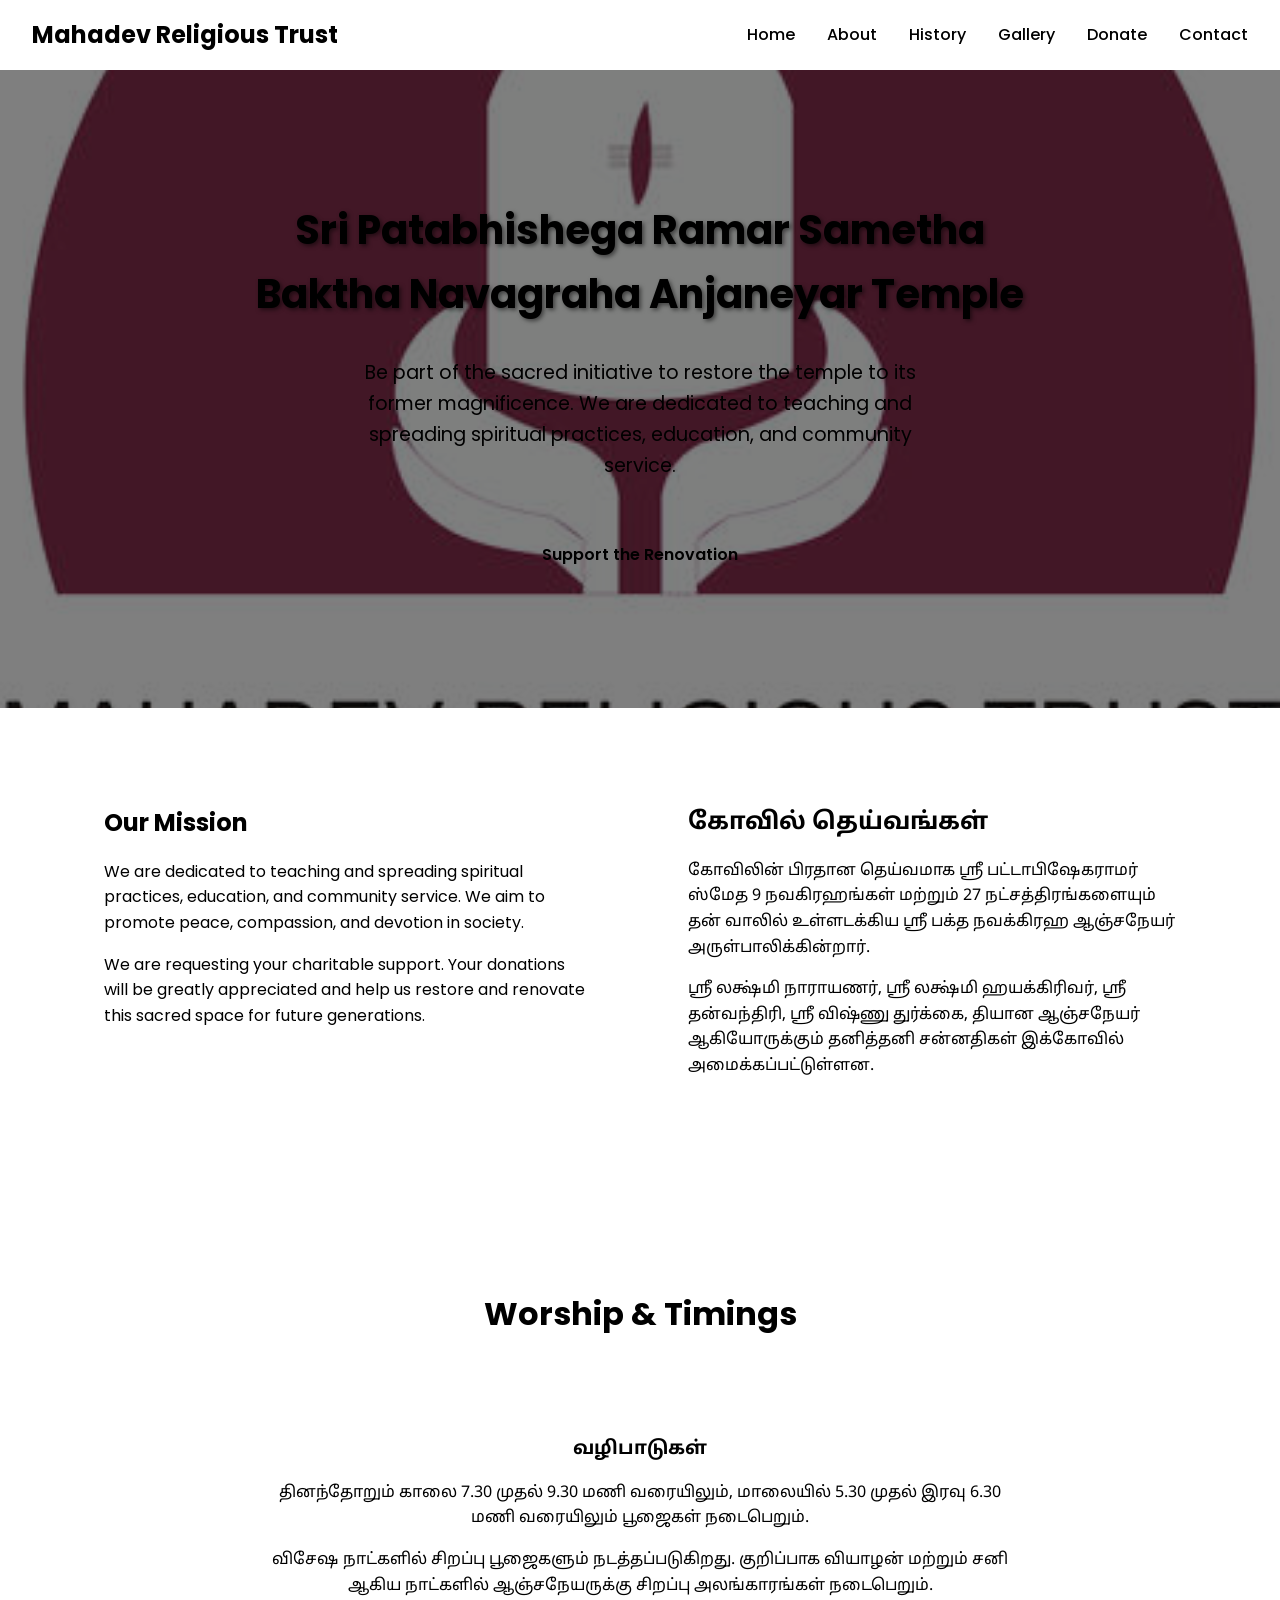
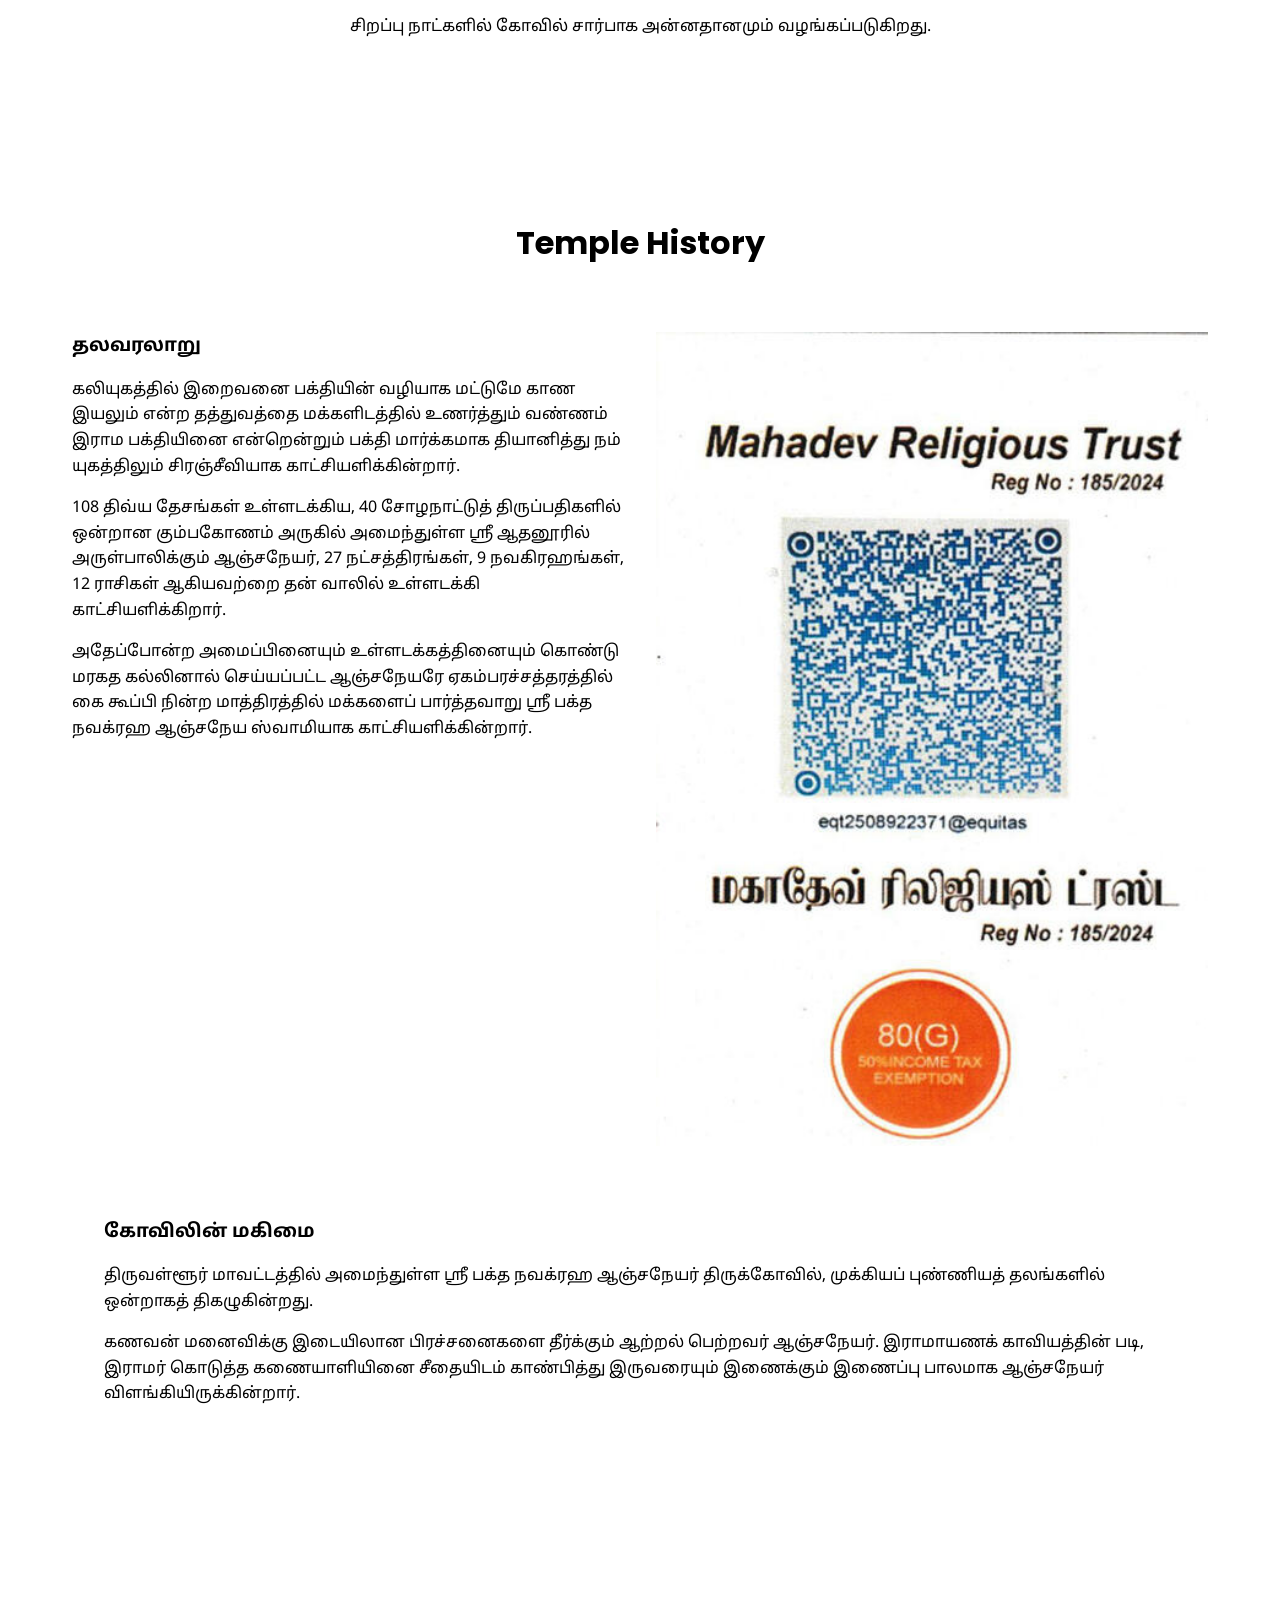
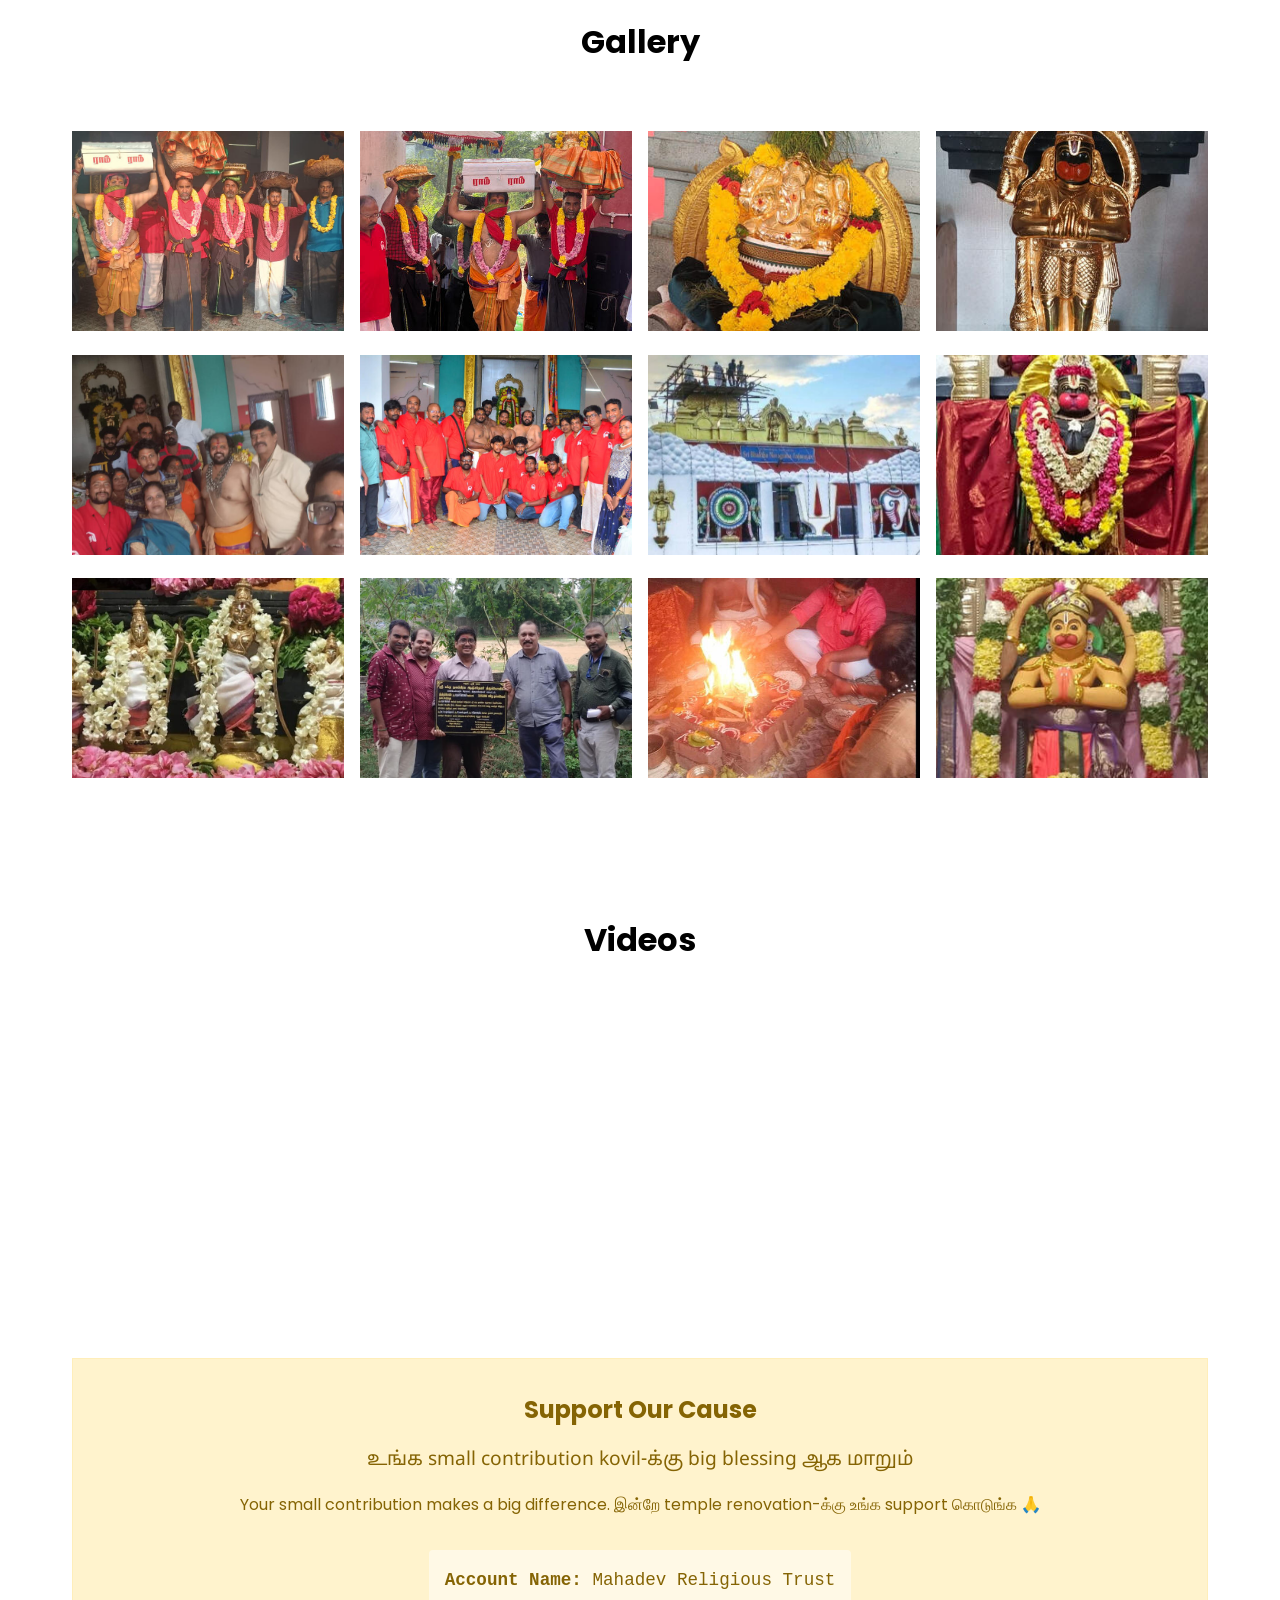
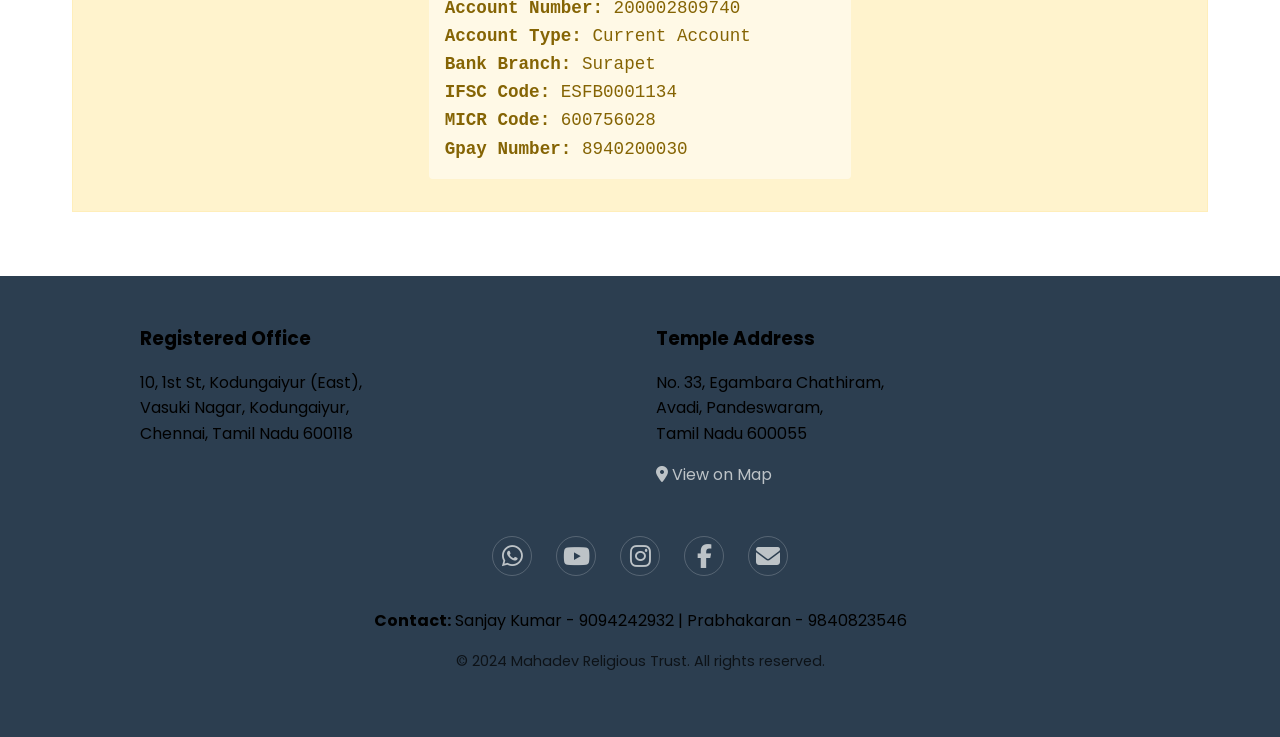
==== index.html @ 0801b65e "first draft of files" ====
<!DOCTYPE html>
<html lang="en">
<head>
    <meta charset="UTF-8">
    <meta name="viewport" content="width=device-width, initial-scale=1.0">
    <title>Mahadev Religious Trust | Sri Patabhishega Ramar Sametha Baktha Navagraha Anjaneyar Temple</title>
    <meta name="description" content="Sri Patabhishega Ramar Sametha Baktha Navagraha Anjaneyar Temple. Join our sacred initiative to restore the temple. We are dedicated to spiritual practices, education, and community service.">
    
    <!-- Fonts -->
    <link rel="preconnect" href="https://fonts.googleapis.com">
    <link rel="preconnect" href="https://fonts.gstatic.com" crossorigin>
    <link href="https://fonts.googleapis.com/css2?family=Noto+Sans+Tamil:wght@400;500;700&family=Poppins:wght@300;400;500;600;700&display=swap" rel="stylesheet">
    
    <!-- Icons -->
    <link rel="stylesheet" href="https://cdnjs.cloudflare.com/ajax/libs/font-awesome/6.4.0/css/all.min.css">

    <style>
    <style>
        :root {
            --primary-color: #D35400; /* Saffron/Pumpkin */
            --secondary-color: #FDF2E9; /* Light Cream */
            --accent-color: #F1C40F; /* Gold */
            --text-color: #2C3E50; /* Dark Blue/Grey */
            --white: #ffffff;
            --shadow: 0 4px 6px rgba(0,0,0,0.1);
            --border-radius: 8px;
        }

        * {
            margin: 0;
            padding: 0;
            box-sizing: border-box;
        }

        body {
            font-family: 'Poppins', sans-serif;
            line-height: 1.6;
            color: var(--text-color);
            background-color: var(--secondary-color);
        }

        h1, h2, h3 {
            font-weight: 700;
            color: var(--primary-color);
            margin-bottom: 1rem;
        }

        p {
            margin-bottom: 1rem;
        }

        a {
            text-decoration: none;
            color: inherit;
            transition: color 0.3s;
        }

        a:hover {
            color: var(--primary-color);
        }

        /* Header */
        header {
            background-color: var(--white);
            box-shadow: var(--shadow);
            position: sticky;
            top: 0;
            z-index: 1000;
            padding: 1rem 2rem;
            display: flex;
            justify-content: space-between;
            align-items: center;
        }

        .logo {
            font-size: 1.5rem;
            font-weight: 700;
            color: var(--primary-color);
        }

        nav ul {
            display: flex;
            list-style: none;
            gap: 2rem;
        }

        nav a {
            font-weight: 500;
            color: var(--text-color);
        }

        nav a:hover {
            color: var(--primary-color);
        }

        /* Hero Section */
        .hero {
            background: linear-gradient(rgba(0,0,0,0.5), rgba(0,0,0,0.5)), url('assets/images/image01.jpg');
            background-size: cover;
            background-position: center;
            color: var(--white);
            text-align: center;
            padding: 8rem 2rem;
            display: flex;
            flex-direction: column;
            justify-content: center;
            align-items: center;
        }

        .hero h1 {
            color: var(--white);
            font-size: 2.5rem;
            text-shadow: 2px 2px 4px rgba(0,0,0,0.5);
            max-width: 800px;
        }

        .hero p {
            font-size: 1.2rem;
            max-width: 600px;
            margin-top: 1rem;
        }

        .btn {
            display: inline-block;
            background-color: var(--primary-color);
            color: var(--white);
            padding: 0.8rem 2rem;
            border-radius: 50px;
            font-weight: 600;
            margin-top: 2rem;
            transition: transform 0.2s, background-color 0.2s;
        }

        .btn:hover {
            background-color: #e67e22;
            transform: translateY(-2px);
            color: var(--white);
        }

        /* Sections */
        .section {
            padding: 4rem 2rem;
            max-width: 1200px;
            margin: 0 auto;
        }

        .section-title {
            text-align: center;
            font-size: 2rem;
            margin-bottom: 3rem;
            position: relative;
            padding-bottom: 1rem;
        }

        .section-title::after {
            content: '';
            position: absolute;
            bottom: 0;
            left: 50%;
            transform: translateX(-50%);
            width: 60px;
            height: 3px;
            background-color: var(--primary-color);
        }

        .card {
            background: var(--white);
            padding: 2rem;
            border-radius: var(--border-radius);
            box-shadow: var(--shadow);
            margin-bottom: 2rem;
        }

        /* Tamil Text */
        .tamil-text {
            font-family: 'Noto Sans Tamil', sans-serif;
        }

        /* Grid Layouts */
        .grid-2 {
            display: grid;
            grid-template-columns: 1fr 1fr;
            gap: 2rem;
        }

        .grid-3 {
            display: grid;
            grid-template-columns: repeat(auto-fit, minmax(300px, 1fr));
            gap: 2rem;
        }

        /* Gallery */
        .gallery-grid {
            display: grid;
            grid-template-columns: repeat(auto-fill, minmax(250px, 1fr));
            gap: 1rem;
        }

        .gallery-item img {
            width: 100%;
            height: 200px;
            object-fit: cover;
            border-radius: var(--border-radius);
            transition: transform 0.3s;
            cursor: pointer;
        }

        .gallery-item img:hover {
            transform: scale(1.05);
        }

        /* Video */
        .video-container {
            position: relative;
            padding-bottom: 56.25%; /* 16:9 */
            height: 0;
            overflow: hidden;
            border-radius: var(--border-radius);
            box-shadow: var(--shadow);
        }

        .video-container iframe {
            position: absolute;
            top: 0;
            left: 0;
            width: 100%;
            height: 100%;
            border: 0;
        }

        /* Donate */
        .donate-box {
            background-color: #fff3cd;
            border: 1px solid #ffeeba;
            color: #856404;
            padding: 2rem;
            border-radius: var(--border-radius);
            text-align: center;
        }

        .bank-details {
            text-align: left;
            display: inline-block;
            margin-top: 1rem;
            font-family: monospace;
            font-size: 1.1rem;
            background: rgba(255,255,255,0.5);
            padding: 1rem;
            border-radius: 4px;
        }

        /* Footer */
        footer {
            background-color: #2c3e50;
            color: var(--white);
            padding: 3rem 2rem;
            text-align: center;
        }

        footer a {
            color: #bdc3c7;
        }

        footer a:hover {
            color: var(--white);
        }

        .social-icons {
            margin: 2rem 0;
            display: flex;
            justify-content: center;
            gap: 1.5rem;
        }

        .social-icons a {
            font-size: 1.5rem;
            width: 40px;
            height: 40px;
            display: flex;
            align-items: center;
            justify-content: center;
            border: 1px solid rgba(255,255,255,0.2);
            border-radius: 50%;
            transition: all 0.3s;
        }

        .social-icons a:hover {
            background-color: var(--primary-color);
            border-color: var(--primary-color);
        }

        /* Mobile Responsive */
        @media (max-width: 768px) {
            header {
                flex-direction: column;
                gap: 1rem;
            }
            
            nav ul {
                gap: 1rem;
                font-size: 0.9rem;
            }

            .grid-2 {
                grid-template-columns: 1fr;
            }

            .hero h1 {
                font-size: 1.8rem;
            }
        }
    </style>
</head>
<body>

    <header>
        <div class="logo">Mahadev Religious Trust</div>
        <nav>
            <ul>
                <li><a href="#home">Home</a></li>
                <li><a href="#about">About</a></li>
                <li><a href="#history">History</a></li>
                <li><a href="#gallery">Gallery</a></li>
                <li><a href="#donate">Donate</a></li>
                <li><a href="#contact">Contact</a></li>
            </ul>
        </nav>
    </header>

    <section id="home" class="hero">
        <h1>Sri Patabhishega Ramar Sametha Baktha Navagraha Anjaneyar Temple</h1>
        <p>Be part of the sacred initiative to restore the temple to its former magnificence. We are dedicated to teaching and spreading spiritual practices, education, and community service.</p>
        <a href="#donate" class="btn">Support the Renovation</a>
    </section>

    <section id="about" class="section">
        <div class="grid-2">
            <div class="card">
                <h2>Our Mission</h2>
                <p>We are dedicated to teaching and spreading spiritual practices, education, and community service. We aim to promote peace, compassion, and devotion in society.</p>
                <p>We are requesting your charitable support. Your donations will be greatly appreciated and help us restore and renovate this sacred space for future generations.</p>
            </div>
            <div class="card tamil-text">
                <h2>கோவில் தெய்வங்கள்</h2>
                <p>கோவிலின் பிரதான தெய்வமாக ஶ்ரீ பட்டாபிஷேகராமர் ஸ்மேத 9 நவகிரஹங்கள் மற்றும் 27 நட்சத்திரங்களையும் தன் வாலில் உள்ளடக்கிய ஶ்ரீ பக்த நவக்கிரஹ ஆஞ்சநேயர் அருள்பாலிக்கின்றார்.</p>
                <p>ஶ்ரீ லக்ஷ்மி நாராயணர், ஶ்ரீ லக்ஷ்மி ஹயக்கிரிவர், ஶ்ரீ தன்வந்திரி, ஶ்ரீ விஷ்ணு துர்க்கை, தியான ஆஞ்சநேயர் ஆகியோருக்கும் தனித்தனி சன்னதிகள் இக்கோவில் அமைக்கப்பட்டுள்ளன.</p>
            </div>
        </div>
    </section>

    <section class="section" style="background-color: #fff;">
        <h2 class="section-title">Worship & Timings</h2>
        <div class="card tamil-text" style="text-align: center; max-width: 800px; margin: 0 auto;">
            <h3>வழிபாடுகள்</h3>
            <p>தினந்தோறும் காலை 7.30 முதல் 9.30 மணி வரையிலும், மாலையில் 5.30 முதல் இரவு 6.30 மணி வரையிலும் பூஜைகள் நடைபெறும்.</p>
            <p>விசேஷ நாட்களில் சிறப்பு பூஜைகளும் நடத்தப்படுகிறது. குறிப்பாக வியாழன் மற்றும் சனி ஆகிய நாட்களில் ஆஞ்சநேயருக்கு சிறப்பு அலங்காரங்கள் நடைபெறும்.</p>
            <p>சிறப்பு நாட்களில் கோவில் சார்பாக அன்னதானமும் வழங்கப்படுகிறது.</p>
        </div>
    </section>

    <section id="history" class="section">
        <h2 class="section-title">Temple History</h2>
        <div class="grid-2">
            <div class="tamil-text">
                <h3>தலவரலாறு</h3>
                <p>கலியுகத்தில் இறைவனை பக்தியின் வழியாக மட்டுமே காண இயலும் என்ற தத்துவத்தை மக்களிடத்தில் உணர்த்தும் வண்ணம் இராம பக்தியினை என்றென்றும் பக்தி மார்க்கமாக தியானித்து நம் யுகத்திலும் சிரஞ்சீவியாக காட்சியளிக்கின்றார்.</p>
                <p>108 திவ்ய தேசங்கள் உள்ளடக்கிய, 40 சோழநாட்டுத் திருப்பதிகளில் ஒன்றான கும்பகோணம் அருகில் அமைந்துள்ள ஶ்ரீ ஆதனூரில் அருள்பாலிக்கும் ஆஞ்சநேயர், 27 நட்சத்திரங்கள், 9 நவகிரஹங்கள், 12 ராசிகள் ஆகியவற்றை தன் வாலில் உள்ளடக்கி காட்சியளிக்கிறார்.</p>
                <p>அதேப்போன்ற அமைப்பினையும் உள்ளடக்கத்தினையும் கொண்டு மரகத கல்லினால் செய்யப்பட்ட ஆஞ்சநேயரே ஏகம்பரச்சத்தரத்தில் கை கூப்பி நின்ற மாத்திரத்தில் மக்களைப் பார்த்தவாறு ஶ்ரீ பக்த நவக்ரஹ ஆஞ்சநேய ஸ்வாமியாக காட்சியளிக்கின்றார்.</p>
            </div>
            <div>
                <img src="assets/images/image02.jpg" alt="Temple Idol" style="width: 100%; border-radius: var(--border-radius); box-shadow: var(--shadow);">
            </div>
        </div>
        <div class="card tamil-text" style="margin-top: 2rem;">
            <h3>கோவிலின் மகிமை</h3>
            <p>திருவள்ளூர் மாவட்டத்தில் அமைந்துள்ள ஶ்ரீ பக்த நவக்ரஹ ஆஞ்சநேயர் திருக்கோவில், முக்கியப் புண்ணியத் தலங்களில் ஒன்றாகத் திகழுகின்றது.</p>
            <p>கணவன் மனைவிக்கு இடையிலான பிரச்சனைகளை தீர்க்கும் ஆற்றல் பெற்றவர் ஆஞ்சநேயர். இராமாயணக் காவியத்தின் படி, இராமர் கொடுத்த கணையாளியினை சீதையிடம் காண்பித்து இருவரையும் இணைக்கும் இணைப்பு பாலமாக ஆஞ்சநேயர் விளங்கியிருக்கின்றார்.</p>
        </div>
    </section>

    <section id="gallery" class="section">
        <h2 class="section-title">Gallery</h2>
        <div class="gallery-grid">
            <!-- Gallery 01 Images -->
            <div class="gallery-item"><img src="assets/images/gallery01/1112d11a.jpg" alt="Temple Gallery"></div>
            <div class="gallery-item"><img src="assets/images/gallery01/f06be912.jpg" alt="Temple Gallery"></div>
            <div class="gallery-item"><img src="assets/images/gallery01/22bf100a.jpg" alt="Temple Gallery"></div>
            <div class="gallery-item"><img src="assets/images/gallery01/413bac12.jpg" alt="Temple Gallery"></div>
            <div class="gallery-item"><img src="assets/images/gallery01/3a260b54.jpg" alt="Temple Gallery"></div>
            <div class="gallery-item"><img src="assets/images/gallery01/577907e0.jpg" alt="Temple Gallery"></div>
            <!-- Gallery 02 Images -->
            <div class="gallery-item"><img src="assets/images/gallery02/b399814a.jpg" alt="Temple Gallery"></div>
            <div class="gallery-item"><img src="assets/images/gallery02/10a17a41.jpg" alt="Temple Gallery"></div>
            <div class="gallery-item"><img src="assets/images/gallery02/894ab525.jpg" alt="Temple Gallery"></div>
            <!-- Gallery 03 Images -->
            <div class="gallery-item"><img src="assets/images/gallery03/933d55cc.jpg" alt="Temple Gallery"></div>
            <div class="gallery-item"><img src="assets/images/gallery03/d388b1b1.jpg" alt="Temple Gallery"></div>
            <div class="gallery-item"><img src="assets/images/gallery03/b74a6309.jpg" alt="Temple Gallery"></div>
        </div>
    </section>

    <section id="videos" class="section" style="background-color: #fff;">
        <h2 class="section-title">Videos</h2>
        <div class="grid-3">
            <div class="video-container">
                <iframe src="https://www.youtube-nocookie.com/embed/3UA0_8oGlmk?rel=0" allowfullscreen></iframe>
            </div>
            <div class="video-container">
                <iframe src="https://www.youtube-nocookie.com/embed/8AuIrR28cPY?rel=0" allowfullscreen></iframe>
            </div>
            <div class="video-container">
                <iframe src="https://www.youtube-nocookie.com/embed/EY8iP6B0d5o?rel=0" allowfullscreen></iframe>
            </div>
        </div>
    </section>

    <section id="donate" class="section">
        <div class="donate-box">
            <h2>Support Our Cause</h2>
            <p class="tamil-text" style="font-size: 1.2rem; margin: 1rem 0;">உங்க small contribution kovil-க்கு big blessing ஆக மாறும்</p>
            <p>Your small contribution makes a big difference. இன்றே temple renovation-க்கு உங்க support கொடுங்க 🙏</p>
            
            <div class="bank-details">
                <strong>Account Name:</strong> Mahadev Religious Trust<br>
                <strong>Account Number:</strong> 200002809740<br>
                <strong>Account Type:</strong> Current Account<br>
                <strong>Bank Branch:</strong> Surapet<br>
                <strong>IFSC Code:</strong> ESFB0001134<br>
                <strong>MICR Code:</strong> 600756028<br>
                <strong>Gpay Number:</strong> 8940200030
            </div>
        </div>
    </section>

    <footer id="contact">
        <div class="grid-2" style="text-align: left; max-width: 1000px; margin: 0 auto;">
            <div>
                <h3>Registered Office</h3>
                <p>10, 1st St, Kodungaiyur (East),<br>Vasuki Nagar, Kodungaiyur,<br>Chennai, Tamil Nadu 600118</p>
            </div>
            <div>
                <h3>Temple Address</h3>
                <p>No. 33, Egambara Chathiram,<br>Avadi, Pandeswaram,<br>Tamil Nadu 600055</p>
                <p><a href="https://share.google/wdbdgYgPdtgRRgXFo" target="_blank"><i class="fas fa-map-marker-alt"></i> View on Map</a></p>
            </div>
        </div>

        <div class="social-icons">
            <a href="https://wa.me/9094242932" title="WhatsApp"><i class="fab fa-whatsapp"></i></a>
            <a href="https://www.youtube.com/@MahadevReligiousTrust" title="YouTube"><i class="fab fa-youtube"></i></a>
            <a href="https://www.instagram.com/mahadevreligioustrust" title="Instagram"><i class="fab fa-instagram"></i></a>
            <a href="https://www.facebook.com/profile.php?id=61571463001174" title="Facebook"><i class="fab fa-facebook-f"></i></a>
            <a href="mailto:mahadevreligioustrust@gmail.com" title="Email"><i class="fas fa-envelope"></i></a>
        </div>

        <p><strong>Contact:</strong> Sanjay Kumar - 9094242932 | Prabhakaran - 9840823546</p>
        <p style="font-size: 0.9rem; opacity: 0.7;">&copy; 2024 Mahadev Religious Trust. All rights reserved.</p>
    </footer>

</body>
</html>
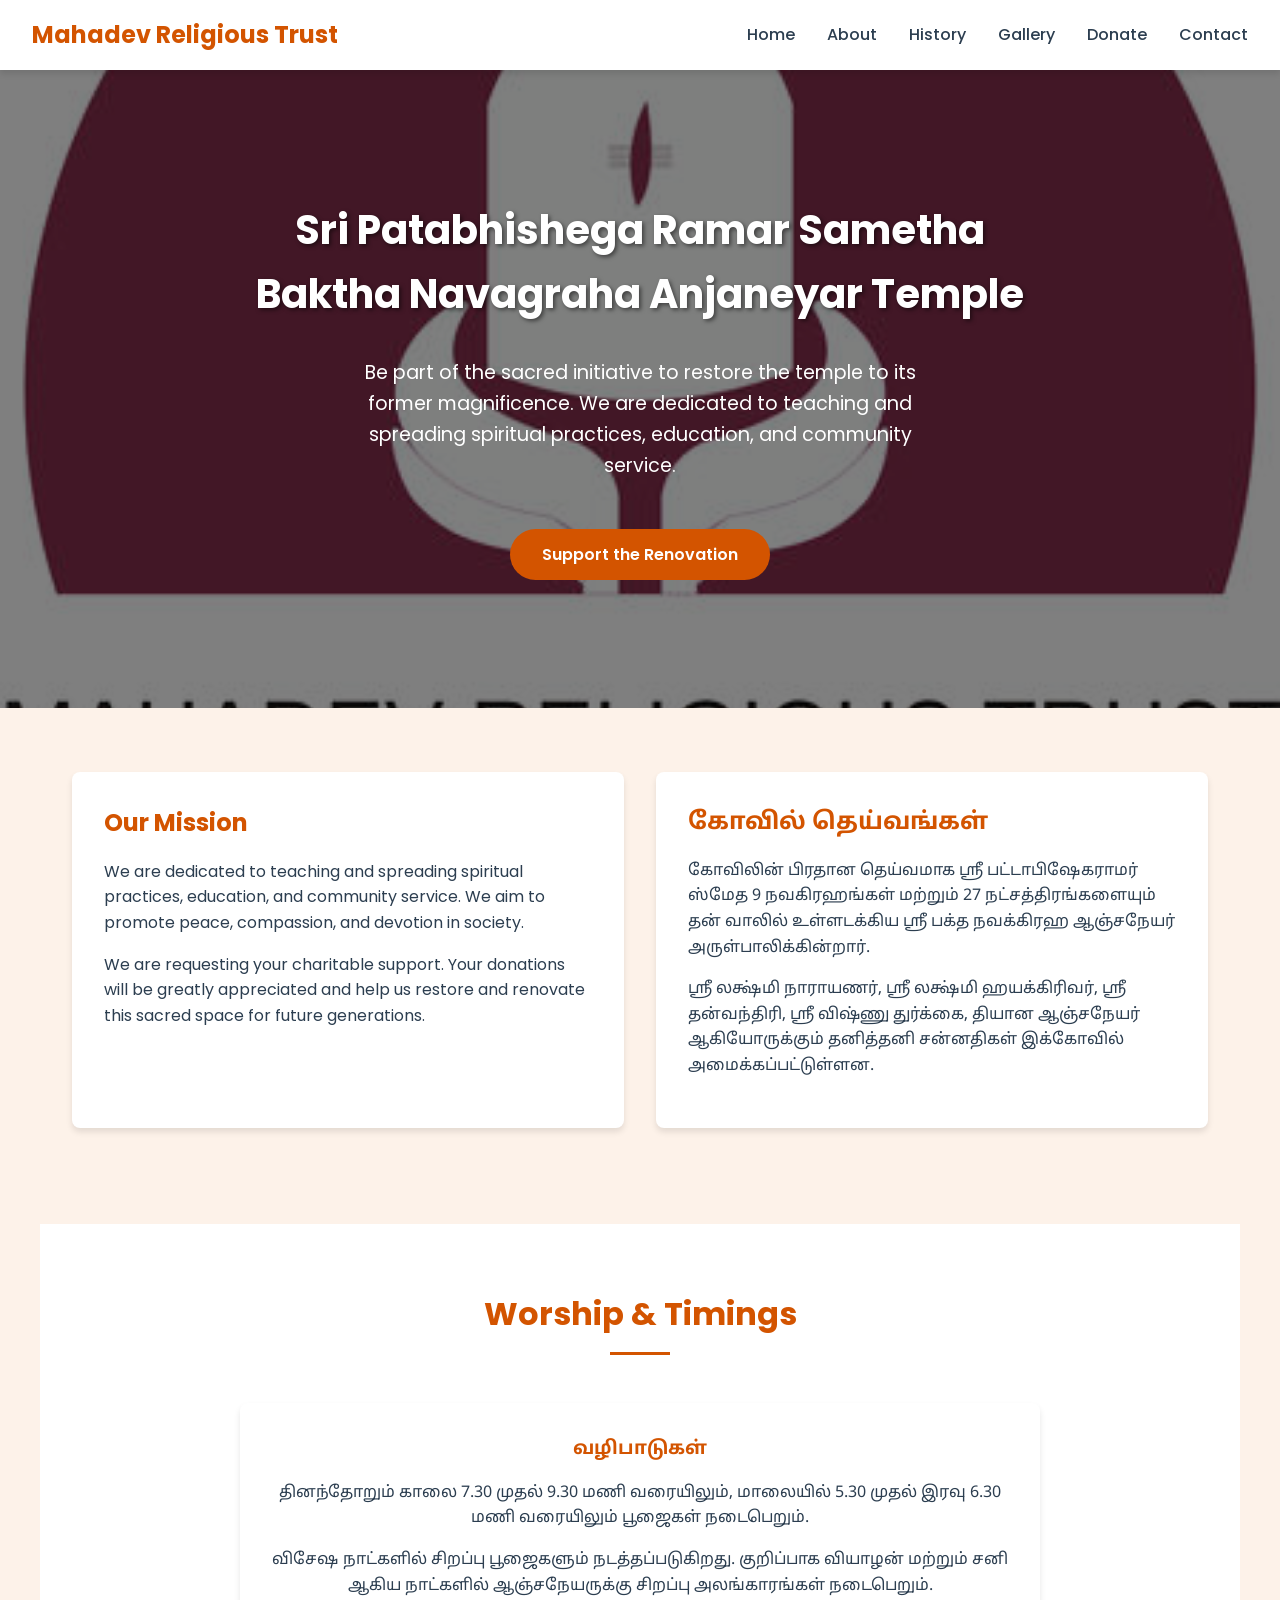
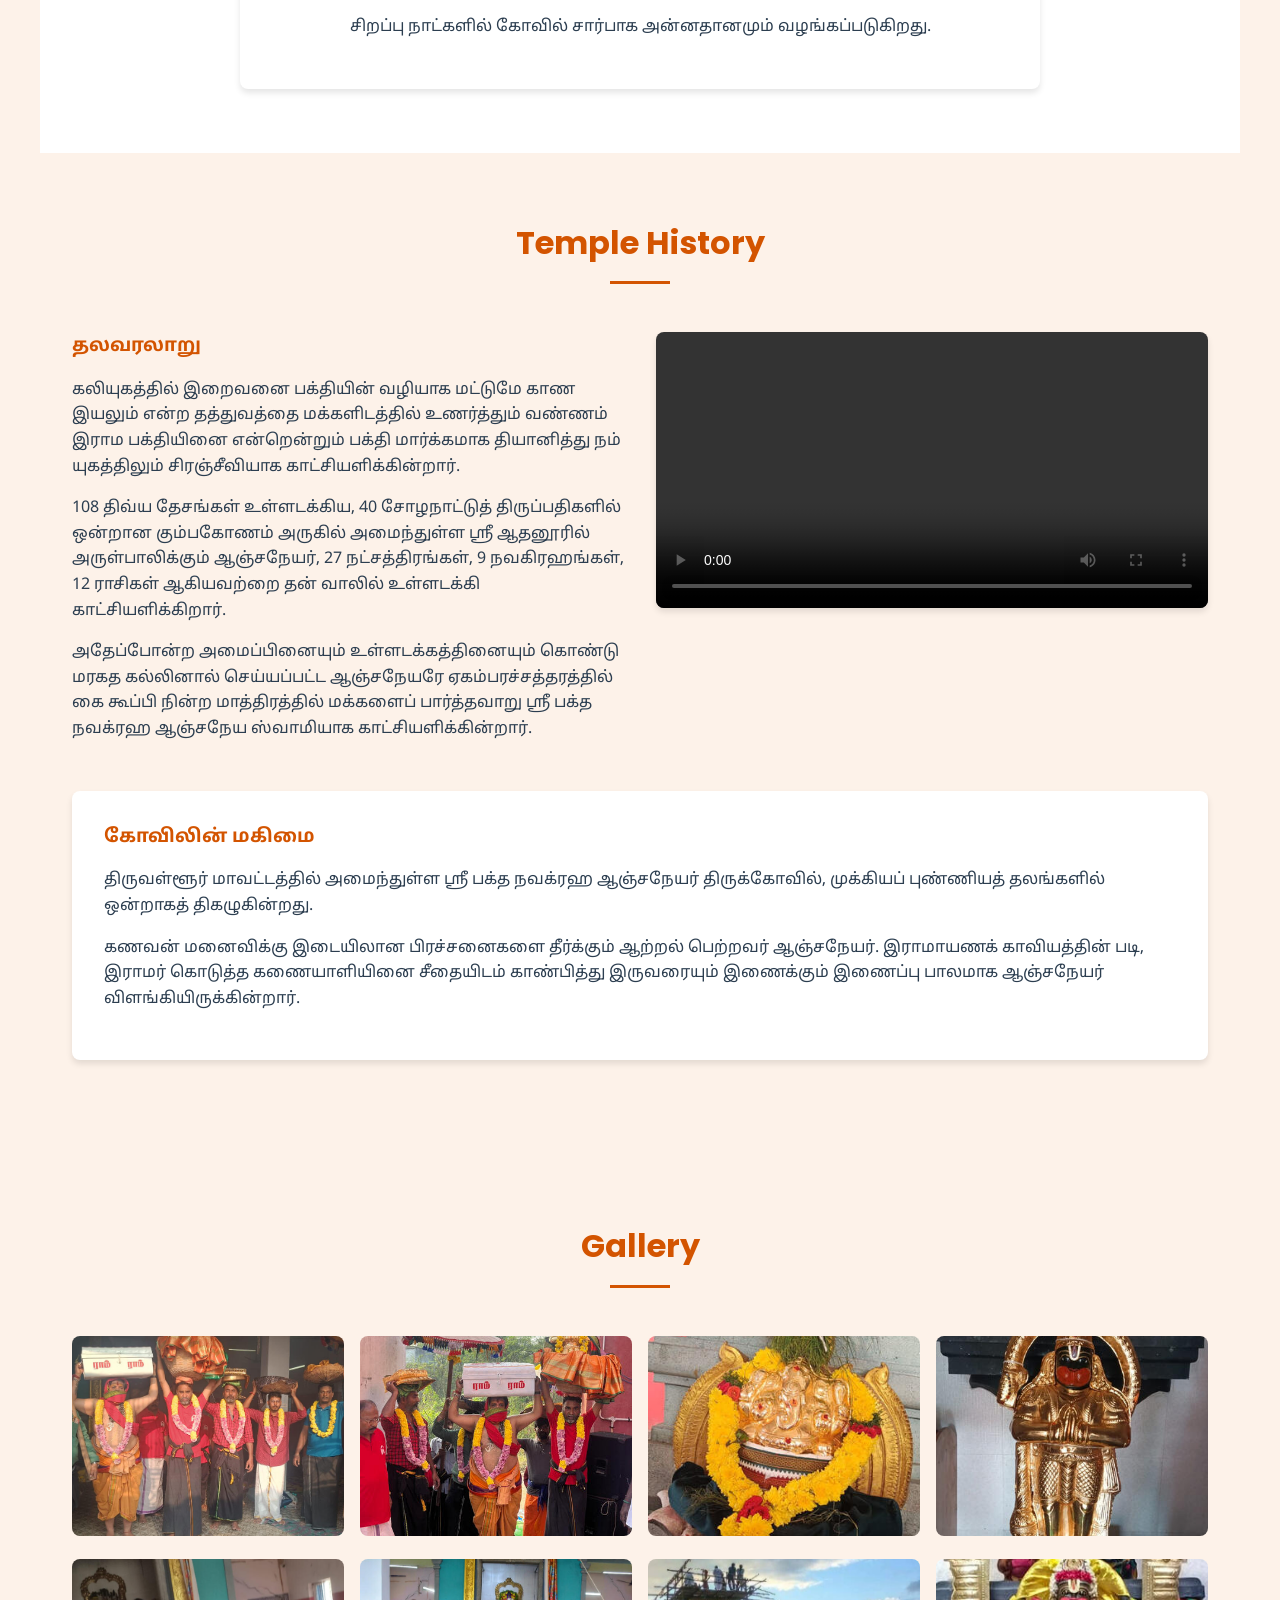
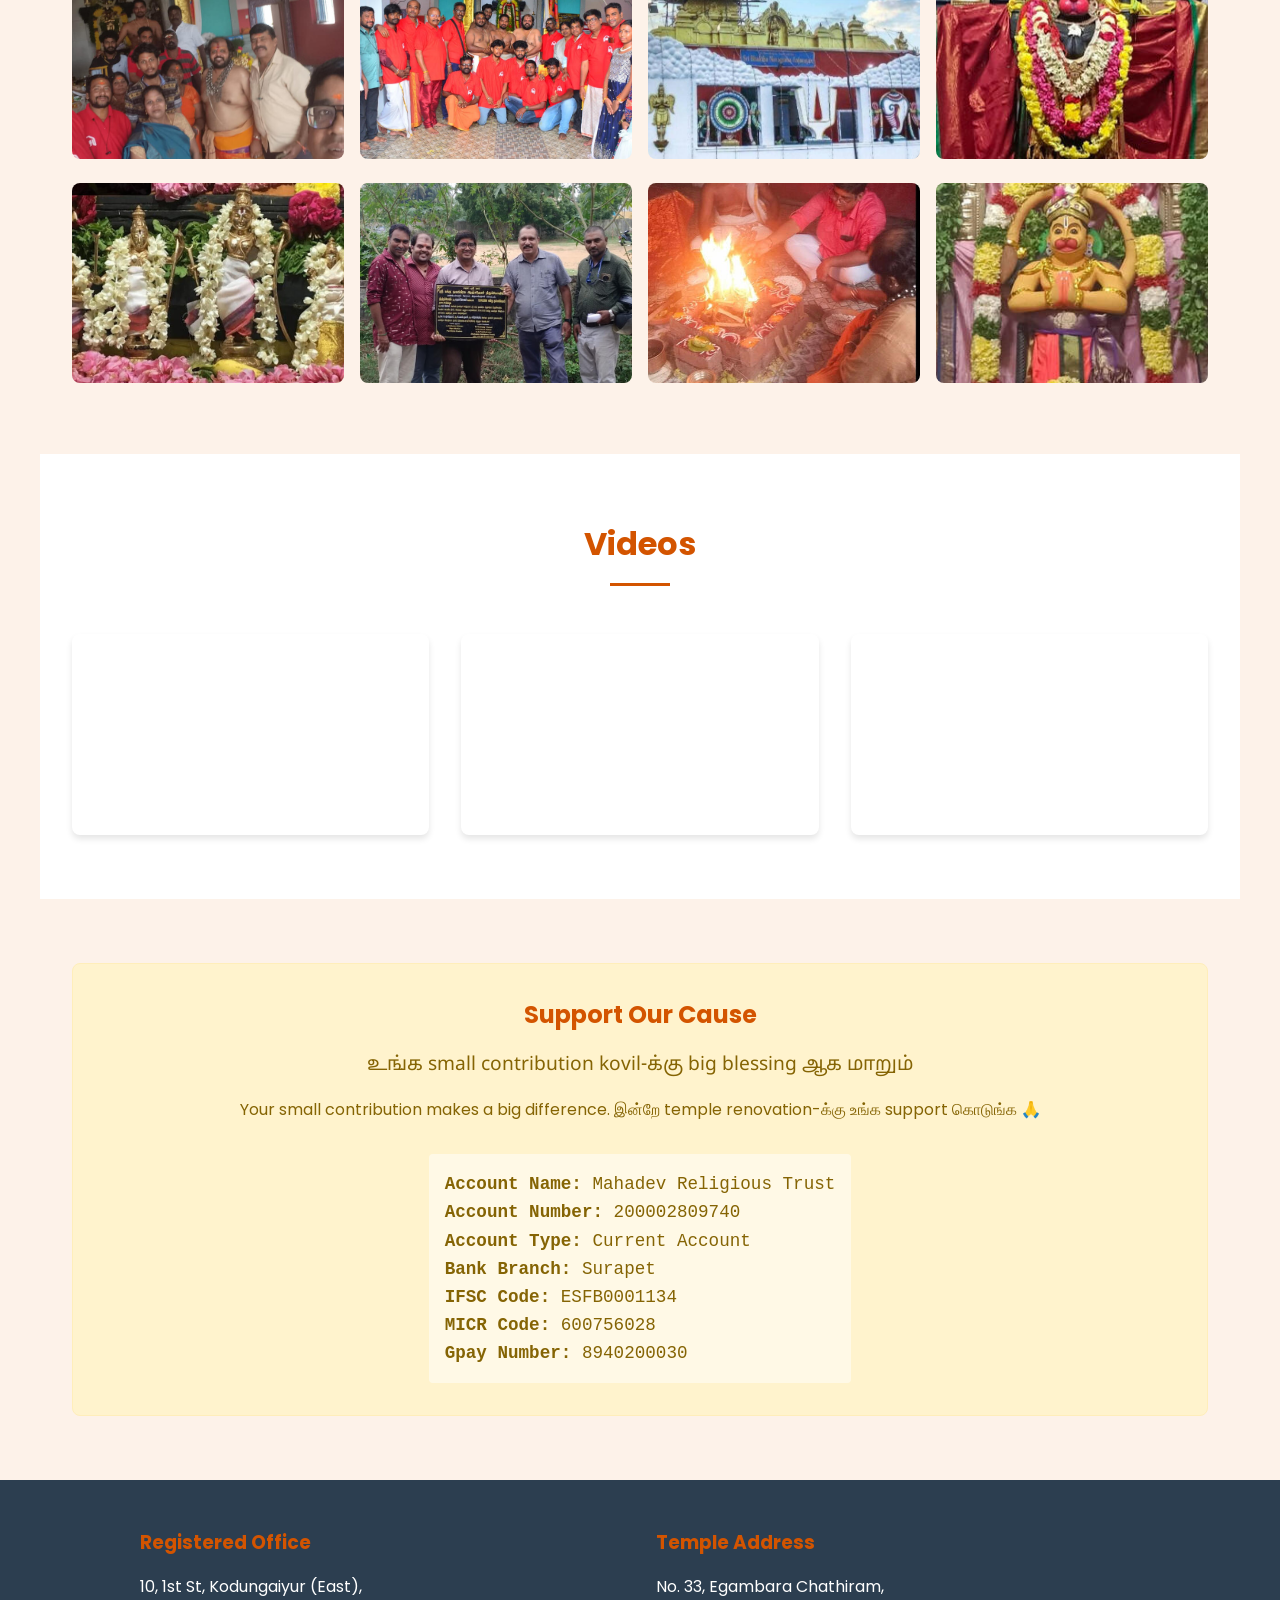
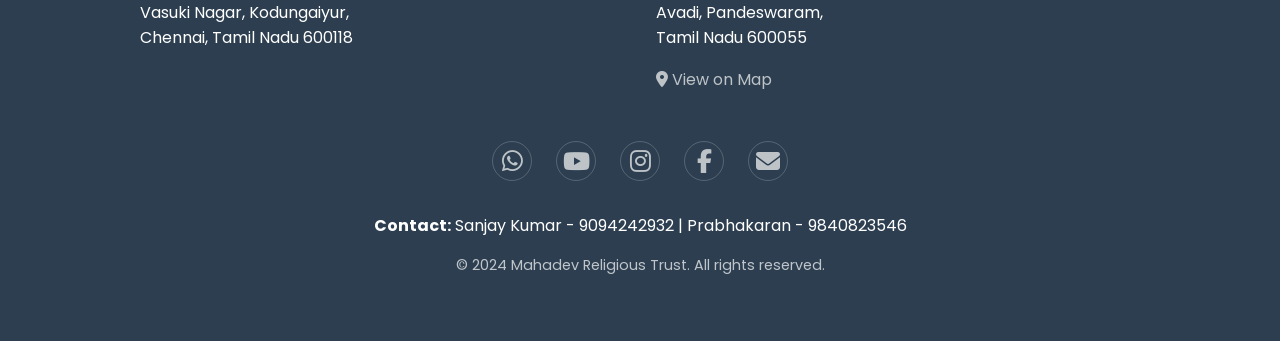
==== commit 573e8399: "changes" ====
--- a/index.html
+++ b/index.html
@@ -15,7 +15,6 @@
     <link rel="stylesheet" href="https://cdnjs.cloudflare.com/ajax/libs/font-awesome/6.4.0/css/all.min.css">
 
     <style>
-    <style>
         :root {
             --primary-color: #D35400; /* Saffron/Pumpkin */
             --secondary-color: #FDF2E9; /* Light Cream */
@@ -368,7 +367,7 @@
                 <p>அதேப்போன்ற அமைப்பினையும் உள்ளடக்கத்தினையும் கொண்டு மரகத கல்லினால் செய்யப்பட்ட ஆஞ்சநேயரே ஏகம்பரச்சத்தரத்தில் கை கூப்பி நின்ற மாத்திரத்தில் மக்களைப் பார்த்தவாறு ஶ்ரீ பக்த நவக்ரஹ ஆஞ்சநேய ஸ்வாமியாக காட்சியளிக்கின்றார்.</p>
             </div>
             <div>
-                <img src="assets/images/image02.jpg" alt="Temple Idol" style="width: 100%; border-radius: var(--border-radius); box-shadow: var(--shadow);">
+                <video src="assets/images/hanuman.mp4" controls style="width: 100%; border-radius: var(--border-radius); box-shadow: var(--shadow); height: auto;"></video>
             </div>
         </div>
         <div class="card tamil-text" style="margin-top: 2rem;">
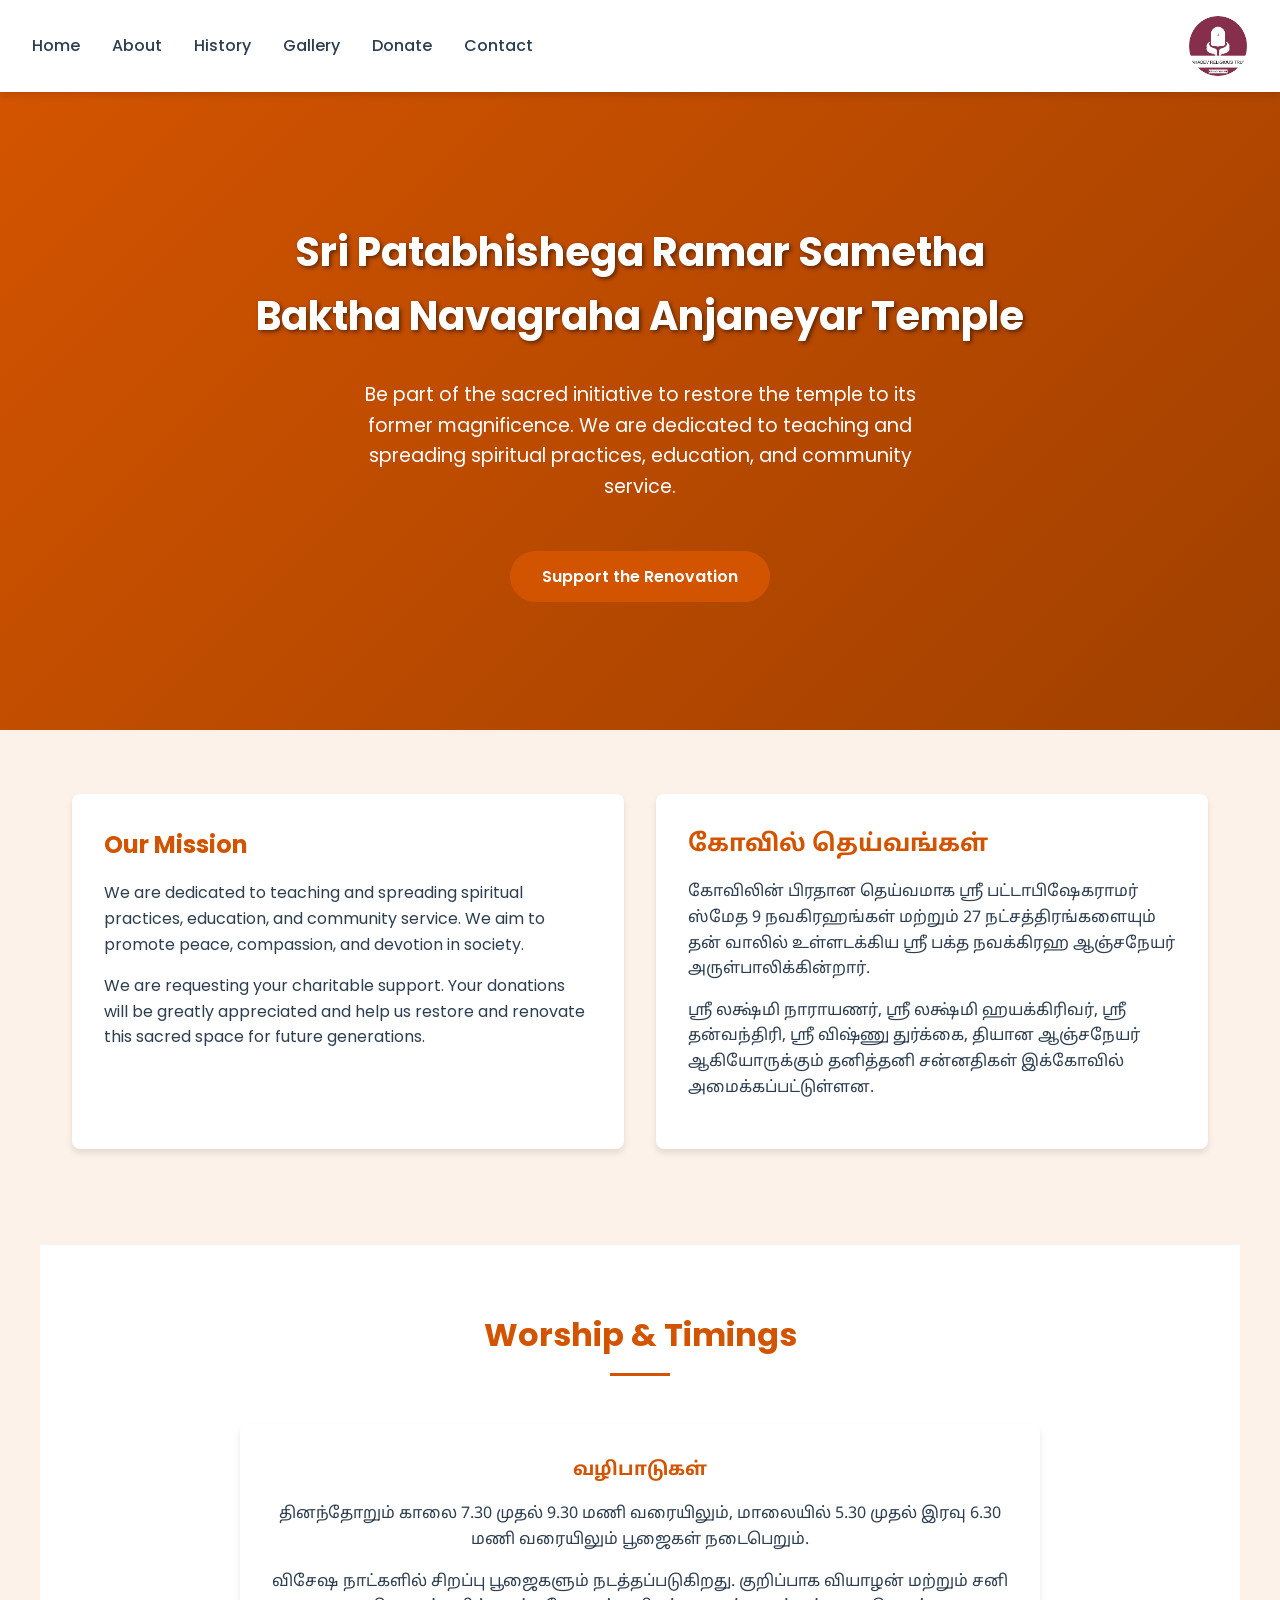
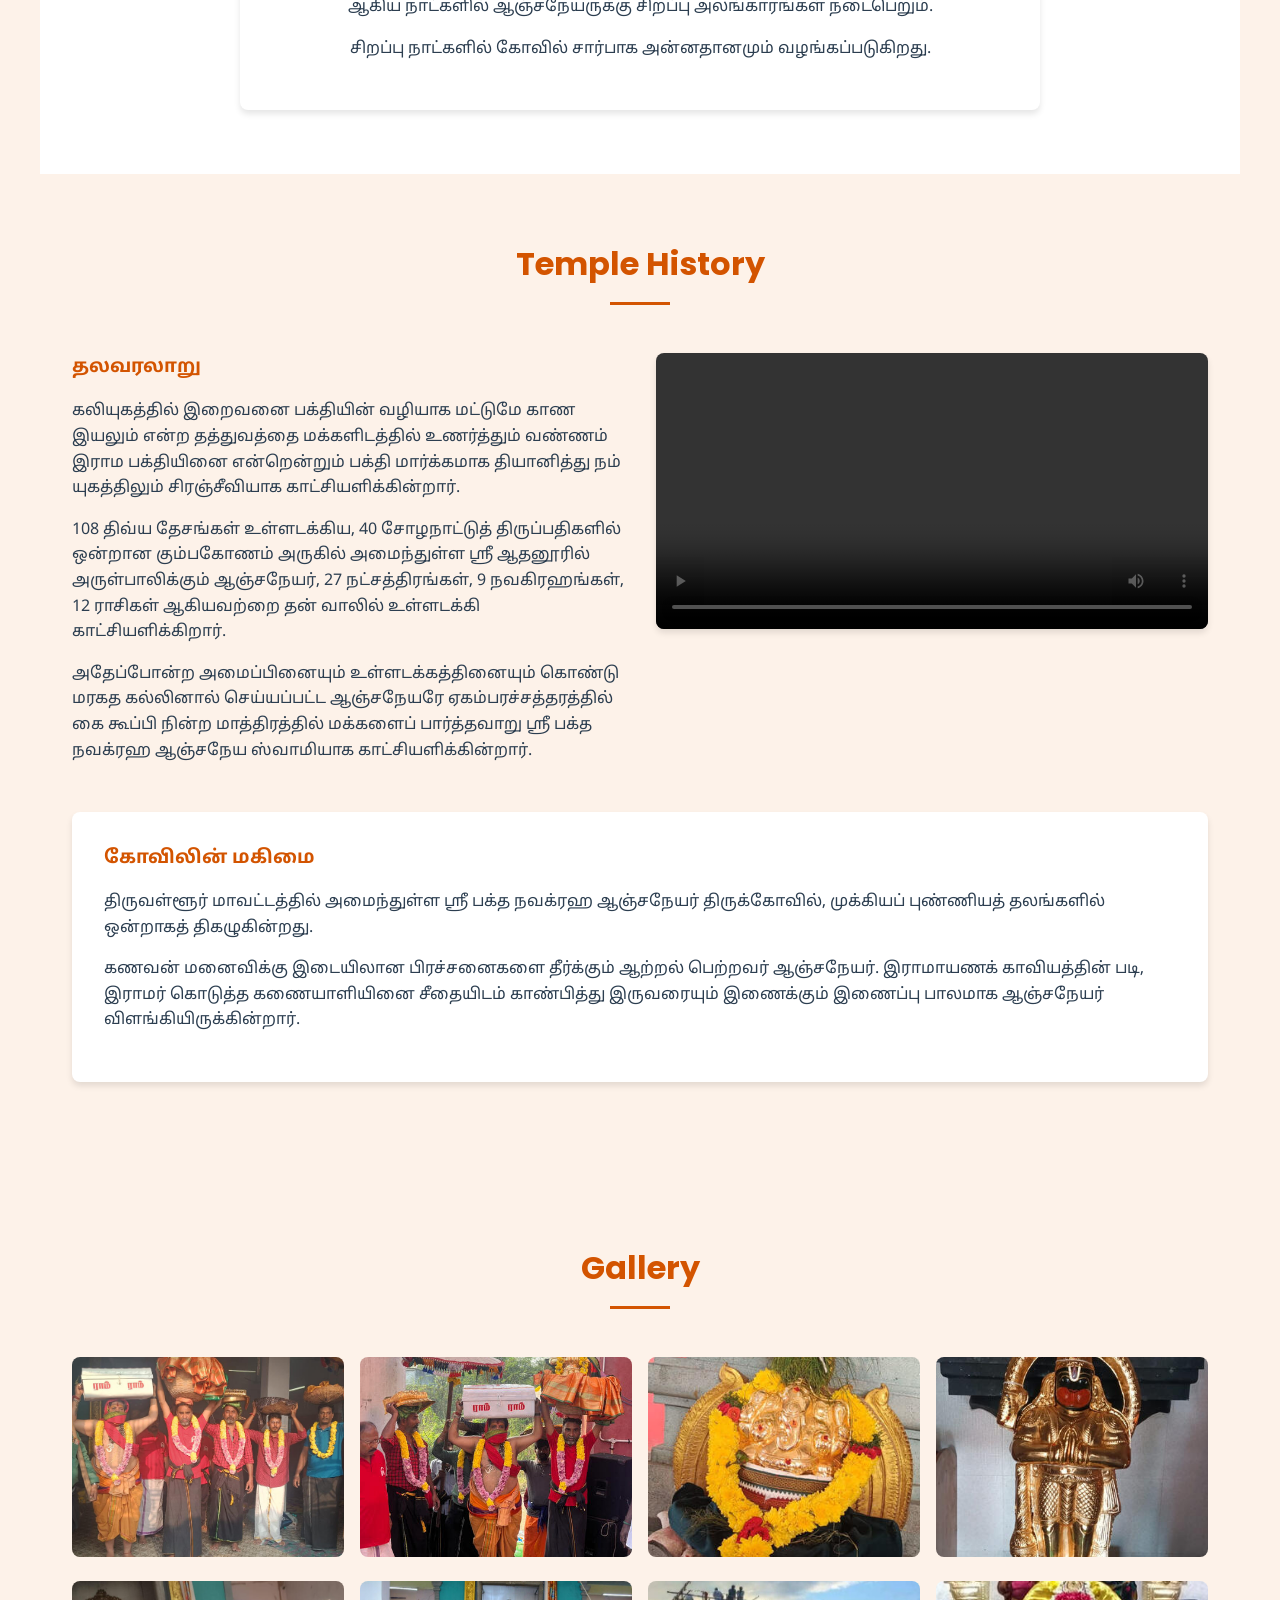
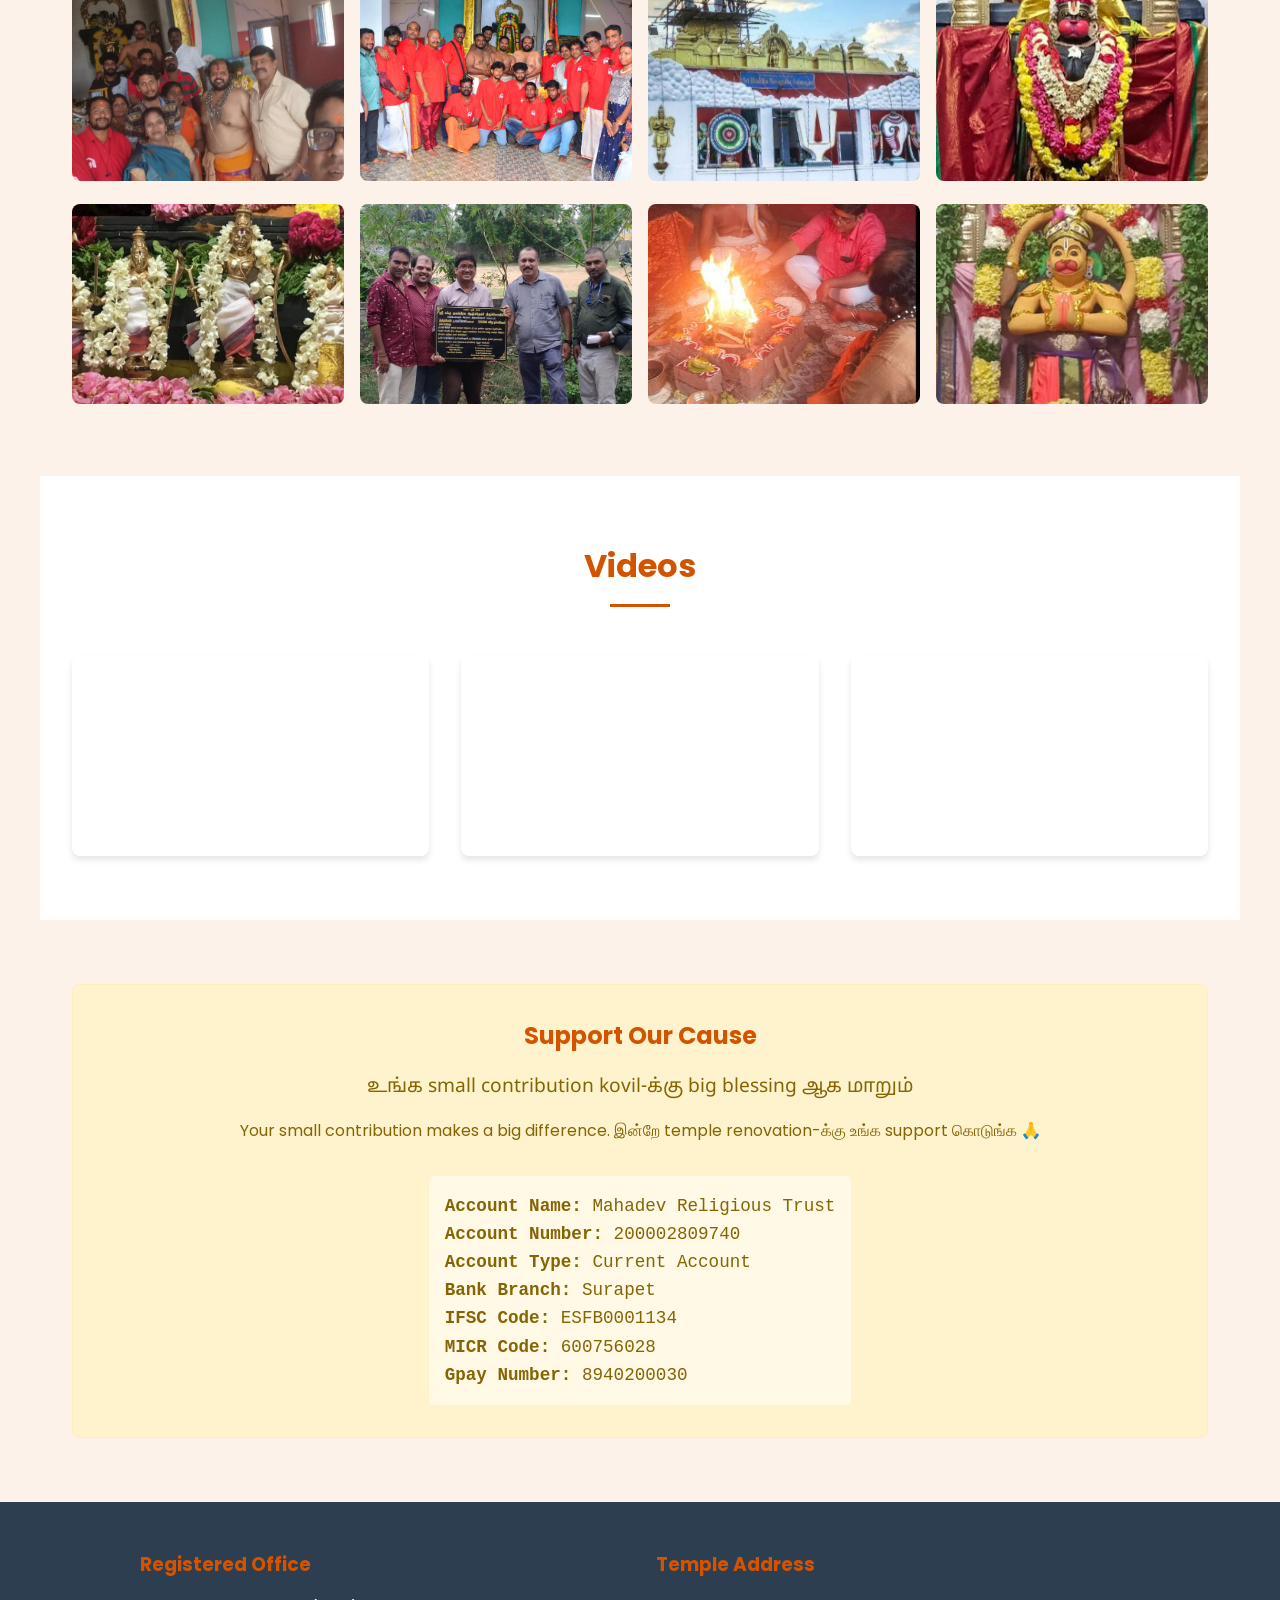
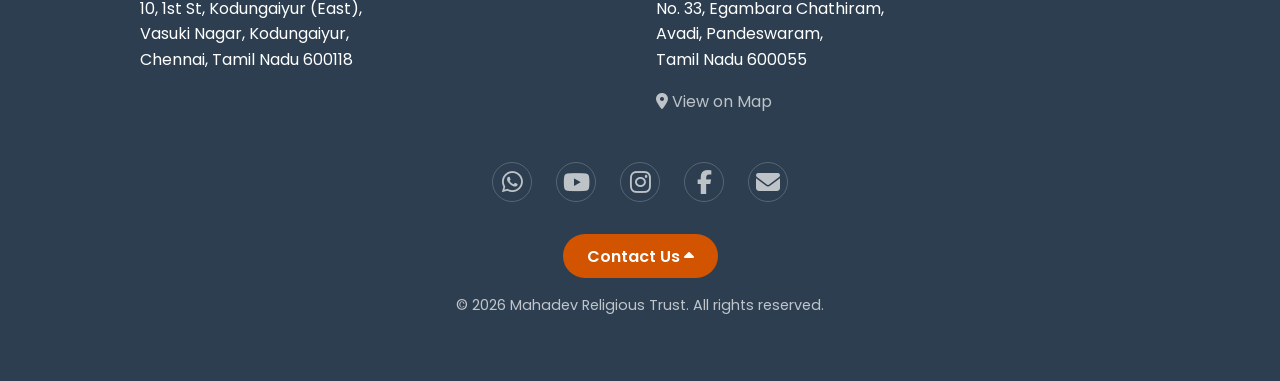
==== commit 69931bdb: "changes" ====
--- a/index.html
+++ b/index.html
@@ -13,307 +13,14 @@
     
     <!-- Icons -->
     <link rel="stylesheet" href="https://cdnjs.cloudflare.com/ajax/libs/font-awesome/6.4.0/css/all.min.css">
-
-    <style>
-        :root {
-            --primary-color: #D35400; /* Saffron/Pumpkin */
-            --secondary-color: #FDF2E9; /* Light Cream */
-            --accent-color: #F1C40F; /* Gold */
-            --text-color: #2C3E50; /* Dark Blue/Grey */
-            --white: #ffffff;
-            --shadow: 0 4px 6px rgba(0,0,0,0.1);
-            --border-radius: 8px;
-        }
-
-        * {
-            margin: 0;
-            padding: 0;
-            box-sizing: border-box;
-        }
-
-        body {
-            font-family: 'Poppins', sans-serif;
-            line-height: 1.6;
-            color: var(--text-color);
-            background-color: var(--secondary-color);
-        }
-
-        h1, h2, h3 {
-            font-weight: 700;
-            color: var(--primary-color);
-            margin-bottom: 1rem;
-        }
-
-        p {
-            margin-bottom: 1rem;
-        }
-
-        a {
-            text-decoration: none;
-            color: inherit;
-            transition: color 0.3s;
-        }
-
-        a:hover {
-            color: var(--primary-color);
-        }
-
-        /* Header */
-        header {
-            background-color: var(--white);
-            box-shadow: var(--shadow);
-            position: sticky;
-            top: 0;
-            z-index: 1000;
-            padding: 1rem 2rem;
-            display: flex;
-            justify-content: space-between;
-            align-items: center;
-        }
-
-        .logo {
-            font-size: 1.5rem;
-            font-weight: 700;
-            color: var(--primary-color);
-        }
-
-        nav ul {
-            display: flex;
-            list-style: none;
-            gap: 2rem;
-        }
-
-        nav a {
-            font-weight: 500;
-            color: var(--text-color);
-        }
-
-        nav a:hover {
-            color: var(--primary-color);
-        }
-
-        /* Hero Section */
-        .hero {
-            background: linear-gradient(rgba(0,0,0,0.5), rgba(0,0,0,0.5)), url('assets/images/image01.jpg');
-            background-size: cover;
-            background-position: center;
-            color: var(--white);
-            text-align: center;
-            padding: 8rem 2rem;
-            display: flex;
-            flex-direction: column;
-            justify-content: center;
-            align-items: center;
-        }
-
-        .hero h1 {
-            color: var(--white);
-            font-size: 2.5rem;
-            text-shadow: 2px 2px 4px rgba(0,0,0,0.5);
-            max-width: 800px;
-        }
-
-        .hero p {
-            font-size: 1.2rem;
-            max-width: 600px;
-            margin-top: 1rem;
-        }
-
-        .btn {
-            display: inline-block;
-            background-color: var(--primary-color);
-            color: var(--white);
-            padding: 0.8rem 2rem;
-            border-radius: 50px;
-            font-weight: 600;
-            margin-top: 2rem;
-            transition: transform 0.2s, background-color 0.2s;
-        }
-
-        .btn:hover {
-            background-color: #e67e22;
-            transform: translateY(-2px);
-            color: var(--white);
-        }
-
-        /* Sections */
-        .section {
-            padding: 4rem 2rem;
-            max-width: 1200px;
-            margin: 0 auto;
-        }
-
-        .section-title {
-            text-align: center;
-            font-size: 2rem;
-            margin-bottom: 3rem;
-            position: relative;
-            padding-bottom: 1rem;
-        }
-
-        .section-title::after {
-            content: '';
-            position: absolute;
-            bottom: 0;
-            left: 50%;
-            transform: translateX(-50%);
-            width: 60px;
-            height: 3px;
-            background-color: var(--primary-color);
-        }
-
-        .card {
-            background: var(--white);
-            padding: 2rem;
-            border-radius: var(--border-radius);
-            box-shadow: var(--shadow);
-            margin-bottom: 2rem;
-        }
-
-        /* Tamil Text */
-        .tamil-text {
-            font-family: 'Noto Sans Tamil', sans-serif;
-        }
-
-        /* Grid Layouts */
-        .grid-2 {
-            display: grid;
-            grid-template-columns: 1fr 1fr;
-            gap: 2rem;
-        }
-
-        .grid-3 {
-            display: grid;
-            grid-template-columns: repeat(auto-fit, minmax(300px, 1fr));
-            gap: 2rem;
-        }
-
-        /* Gallery */
-        .gallery-grid {
-            display: grid;
-            grid-template-columns: repeat(auto-fill, minmax(250px, 1fr));
-            gap: 1rem;
-        }
-
-        .gallery-item img {
-            width: 100%;
-            height: 200px;
-            object-fit: cover;
-            border-radius: var(--border-radius);
-            transition: transform 0.3s;
-            cursor: pointer;
-        }
-
-        .gallery-item img:hover {
-            transform: scale(1.05);
-        }
-
-        /* Video */
-        .video-container {
-            position: relative;
-            padding-bottom: 56.25%; /* 16:9 */
-            height: 0;
-            overflow: hidden;
-            border-radius: var(--border-radius);
-            box-shadow: var(--shadow);
-        }
-
-        .video-container iframe {
-            position: absolute;
-            top: 0;
-            left: 0;
-            width: 100%;
-            height: 100%;
-            border: 0;
-        }
-
-        /* Donate */
-        .donate-box {
-            background-color: #fff3cd;
-            border: 1px solid #ffeeba;
-            color: #856404;
-            padding: 2rem;
-            border-radius: var(--border-radius);
-            text-align: center;
-        }
-
-        .bank-details {
-            text-align: left;
-            display: inline-block;
-            margin-top: 1rem;
-            font-family: monospace;
-            font-size: 1.1rem;
-            background: rgba(255,255,255,0.5);
-            padding: 1rem;
-            border-radius: 4px;
-        }
-
-        /* Footer */
-        footer {
-            background-color: #2c3e50;
-            color: var(--white);
-            padding: 3rem 2rem;
-            text-align: center;
-        }
-
-        footer a {
-            color: #bdc3c7;
-        }
-
-        footer a:hover {
-            color: var(--white);
-        }
-
-        .social-icons {
-            margin: 2rem 0;
-            display: flex;
-            justify-content: center;
-            gap: 1.5rem;
-        }
-
-        .social-icons a {
-            font-size: 1.5rem;
-            width: 40px;
-            height: 40px;
-            display: flex;
-            align-items: center;
-            justify-content: center;
-            border: 1px solid rgba(255,255,255,0.2);
-            border-radius: 50%;
-            transition: all 0.3s;
-        }
-
-        .social-icons a:hover {
-            background-color: var(--primary-color);
-            border-color: var(--primary-color);
-        }
-
-        /* Mobile Responsive */
-        @media (max-width: 768px) {
-            header {
-                flex-direction: column;
-                gap: 1rem;
-            }
-            
-            nav ul {
-                gap: 1rem;
-                font-size: 0.9rem;
-            }
-
-            .grid-2 {
-                grid-template-columns: 1fr;
-            }
-
-            .hero h1 {
-                font-size: 1.8rem;
-            }
-        }
-    </style>
+    <link rel="stylesheet" href="assets/css/style.css">
 </head>
 <body>
 
     <header>
-        <div class="logo">Mahadev Religious Trust</div>
+        <div class="logo">
+            <img src="assets/images/image01.jpg" alt="Mahadev Religious Trust Logo">
+        </div>
         <nav>
             <ul>
                 <li><a href="#home">Home</a></li>
@@ -452,8 +159,14 @@
             <a href="mailto:mahadevreligioustrust@gmail.com" title="Email"><i class="fas fa-envelope"></i></a>
         </div>
 
-        <p><strong>Contact:</strong> Sanjay Kumar - 9094242932 | Prabhakaran - 9840823546</p>
-        <p style="font-size: 0.9rem; opacity: 0.7;">&copy; 2024 Mahadev Religious Trust. All rights reserved.</p>
+        <div class="contact-dropdown">
+            <button class="btn">Contact Us <i class="fas fa-caret-up"></i></button>
+            <div class="dropdown-menu">
+                <a href="https://wa.me/919094242932" target="_blank"><i class="fab fa-whatsapp"></i> Sanjay Kumar (9094242932)</a>
+                <a href="https://wa.me/919840823546" target="_blank"><i class="fab fa-whatsapp"></i> Prabhakaran (9840823546)</a>
+            </div>
+        </div>
+        <p style="font-size: 0.9rem; opacity: 0.7;">&copy; 2026 Mahadev Religious Trust. All rights reserved.</p>
     </footer>
 
 </body>
--- a/assets/css/style.css
+++ b/assets/css/style.css
@@ -0,0 +1,352 @@
+     :root {
+            --primary-color: #D35400; /* Saffron/Pumpkin */
+            --secondary-color: #FDF2E9; /* Light Cream */
+            --accent-color: #F1C40F; /* Gold */
+            --text-color: #2C3E50; /* Dark Blue/Grey */
+            --white: #ffffff;
+            --shadow: 0 4px 6px rgba(0,0,0,0.1);
+            --border-radius: 8px;
+        }
+
+        * {
+            margin: 0;
+            padding: 0;
+            box-sizing: border-box;
+        }
+
+        body {
+            font-family: 'Poppins', sans-serif;
+            line-height: 1.6;
+            color: var(--text-color);
+            background-color: var(--secondary-color);
+        }
+
+        h1, h2, h3 {
+            font-weight: 700;
+            color: var(--primary-color);
+            margin-bottom: 1rem;
+        }
+
+        p {
+            margin-bottom: 1rem;
+        }
+
+        a {
+            text-decoration: none;
+            color: inherit;
+            transition: color 0.3s;
+        }
+
+        a:hover {
+            color: var(--primary-color);
+        }
+
+        /* Header */
+        header {
+            background-color: var(--white);
+            box-shadow: var(--shadow);
+            position: sticky;
+            top: 0;
+            z-index: 1000;
+            padding: 1rem 2rem;
+            display: flex;
+            justify-content: space-between;
+            align-items: center;
+            flex-direction: row-reverse;
+        }
+
+        .logo {
+            display: flex;
+            align-items: center;
+        }
+
+        .logo img {
+            height: 60px;
+            width: auto;
+            border-radius: 50%;
+        }
+
+        nav ul {
+            display: flex;
+            list-style: none;
+            gap: 2rem;
+        }
+
+        nav a {
+            font-weight: 500;
+            color: var(--text-color);
+        }
+
+        nav a:hover {
+            color: var(--primary-color);
+        }
+
+        /* Hero Section */
+        .hero {
+            background: linear-gradient(135deg, var(--primary-color), #a04000);
+            background-size: cover;
+            background-position: center;
+            color: var(--white);
+            text-align: center;
+            padding: 8rem 2rem;
+            display: flex;
+            flex-direction: column;
+            justify-content: center;
+            align-items: center;
+        }
+
+        .hero h1 {
+            color: var(--white);
+            font-size: 2.5rem;
+            text-shadow: 2px 2px 4px rgba(0,0,0,0.5);
+            max-width: 800px;
+        }
+
+        .hero p {
+            font-size: 1.2rem;
+            max-width: 600px;
+            margin-top: 1rem;
+        }
+
+        .btn {
+            display: inline-block;
+            background-color: var(--primary-color);
+            color: var(--white);
+            padding: 0.8rem 2rem;
+            border-radius: 50px;
+            font-weight: 600;
+            margin-top: 2rem;
+            transition: transform 0.2s, background-color 0.2s;
+        }
+
+        .btn:hover {
+            background-color: #e67e22;
+            transform: translateY(-2px);
+            color: var(--white);
+        }
+
+        /* Sections */
+        .section {
+            padding: 4rem 2rem;
+            max-width: 1200px;
+            margin: 0 auto;
+        }
+
+        .section-title {
+            text-align: center;
+            font-size: 2rem;
+            margin-bottom: 3rem;
+            position: relative;
+            padding-bottom: 1rem;
+        }
+
+        .section-title::after {
+            content: '';
+            position: absolute;
+            bottom: 0;
+            left: 50%;
+            transform: translateX(-50%);
+            width: 60px;
+            height: 3px;
+            background-color: var(--primary-color);
+        }
+
+        .card {
+            background: var(--white);
+            padding: 2rem;
+            border-radius: var(--border-radius);
+            box-shadow: var(--shadow);
+            margin-bottom: 2rem;
+        }
+
+        /* Tamil Text */
+        .tamil-text {
+            font-family: 'Noto Sans Tamil', sans-serif;
+        }
+
+        /* Grid Layouts */
+        .grid-2 {
+            display: grid;
+            grid-template-columns: 1fr 1fr;
+            gap: 2rem;
+        }
+
+        .grid-3 {
+            display: grid;
+            grid-template-columns: repeat(auto-fit, minmax(300px, 1fr));
+            gap: 2rem;
+        }
+
+        /* Gallery */
+        .gallery-grid {
+            display: grid;
+            grid-template-columns: repeat(auto-fill, minmax(250px, 1fr));
+            gap: 1rem;
+        }
+
+        .gallery-item img {
+            width: 100%;
+            height: 200px;
+            object-fit: cover;
+            border-radius: var(--border-radius);
+            transition: transform 0.3s;
+            cursor: pointer;
+        }
+
+        .gallery-item img:hover {
+            transform: scale(1.05);
+        }
+
+        /* Video */
+        .video-container {
+            position: relative;
+            padding-bottom: 56.25%; /* 16:9 */
+            height: 0;
+            overflow: hidden;
+            border-radius: var(--border-radius);
+            box-shadow: var(--shadow);
+        }
+
+        .video-container iframe {
+            position: absolute;
+            top: 0;
+            left: 0;
+            width: 100%;
+            height: 100%;
+            border: 0;
+        }
+
+        /* Donate */
+        .donate-box {
+            background-color: #fff3cd;
+            border: 1px solid #ffeeba;
+            color: #856404;
+            padding: 2rem;
+            border-radius: var(--border-radius);
+            text-align: center;
+        }
+
+        .bank-details {
+            text-align: left;
+            display: inline-block;
+            margin-top: 1rem;
+            font-family: monospace;
+            font-size: 1.1rem;
+            background: rgba(255,255,255,0.5);
+            padding: 1rem;
+            border-radius: 4px;
+        }
+
+        /* Footer */
+        footer {
+            background-color: #2c3e50;
+            color: var(--white);
+            padding: 3rem 2rem;
+            text-align: center;
+        }
+
+        footer a {
+            color: #bdc3c7;
+        }
+
+        footer a:hover {
+            color: var(--white);
+        }
+
+        .social-icons {
+            margin: 2rem 0;
+            display: flex;
+            justify-content: center;
+            gap: 1.5rem;
+        }
+
+        .social-icons a {
+            font-size: 1.5rem;
+            width: 40px;
+            height: 40px;
+            display: flex;
+            align-items: center;
+            justify-content: center;
+            border: 1px solid rgba(255,255,255,0.2);
+            border-radius: 50%;
+            transition: all 0.3s;
+        }
+
+        .social-icons a:hover {
+            background-color: var(--primary-color);
+            border-color: var(--primary-color);
+        }
+
+        /* Mobile Responsive */
+        @media (max-width: 768px) {
+            header {
+                flex-direction: column;
+                gap: 1rem;
+            }
+            
+            nav ul {
+                gap: 1rem;
+                font-size: 0.9rem;
+            }
+
+            .grid-2 {
+                grid-template-columns: 1fr;
+            }
+
+            .hero h1 {
+                font-size: 1.8rem;
+            }
+        }
+
+        /* Contact Dropdown */
+        .contact-dropdown {
+            position: relative;
+            display: inline-block;
+            margin-bottom: 1rem;
+        }
+
+        .contact-dropdown .btn {
+            margin-top: 0;
+            padding: 0.6rem 1.5rem;
+            cursor: pointer;
+            border: none;
+            font-family: inherit;
+            font-size: 1rem;
+        }
+
+        .dropdown-menu {
+            display: none;
+            position: absolute;
+            bottom: 100%;
+            left: 50%;
+            transform: translateX(-50%);
+            background-color: var(--white);
+            min-width: 260px;
+            box-shadow: var(--shadow);
+            border-radius: var(--border-radius);
+            padding: 0.5rem 0;
+            z-index: 1001;
+            margin-bottom: 0.5rem;
+            text-align: left;
+        }
+
+        .contact-dropdown:hover .dropdown-menu {
+            display: block;
+        }
+
+        .dropdown-menu a {
+            color: var(--text-color) !important;
+            padding: 0.75rem 1rem;
+            display: block;
+            text-decoration: none;
+            border-bottom: 1px solid #eee;
+        }
+
+        .dropdown-menu a:last-child {
+            border-bottom: none;
+        }
+
+        .dropdown-menu a:hover {
+            background-color: var(--secondary-color);
+            color: var(--primary-color) !important;
+        }
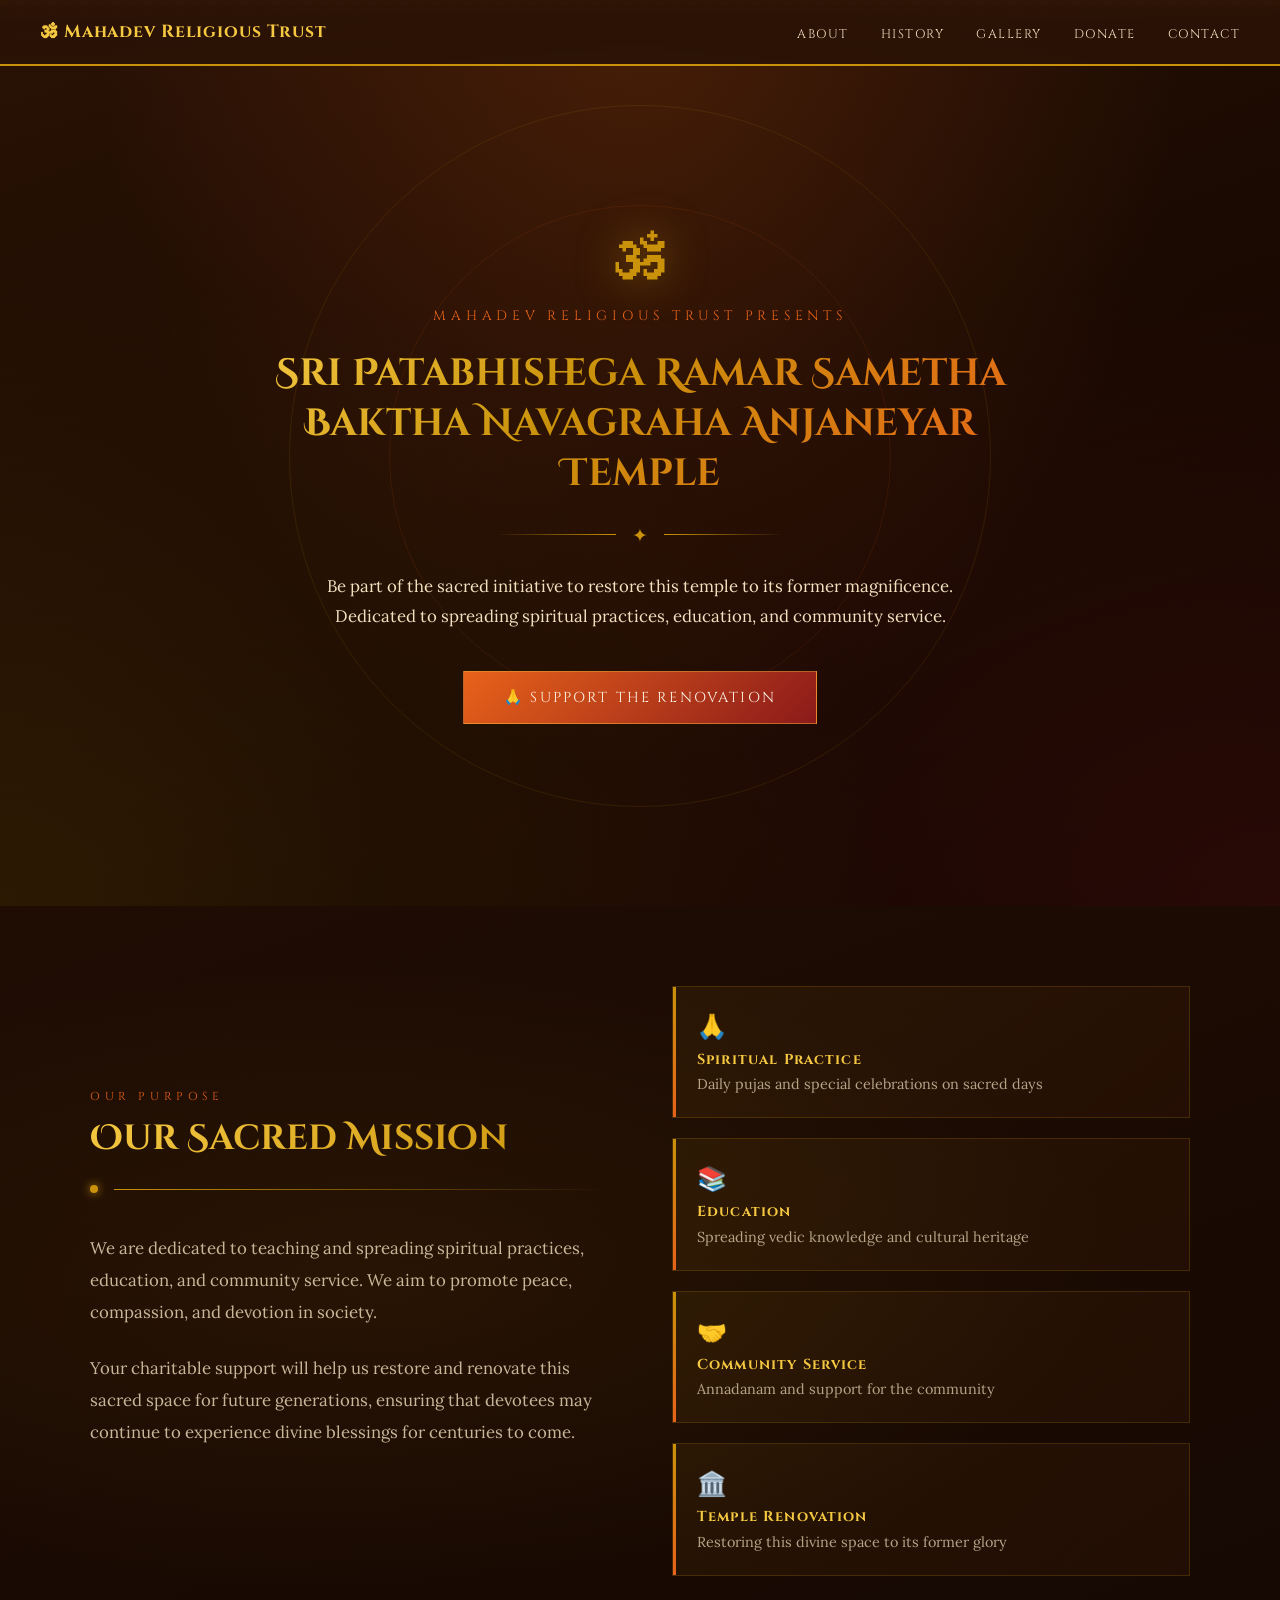
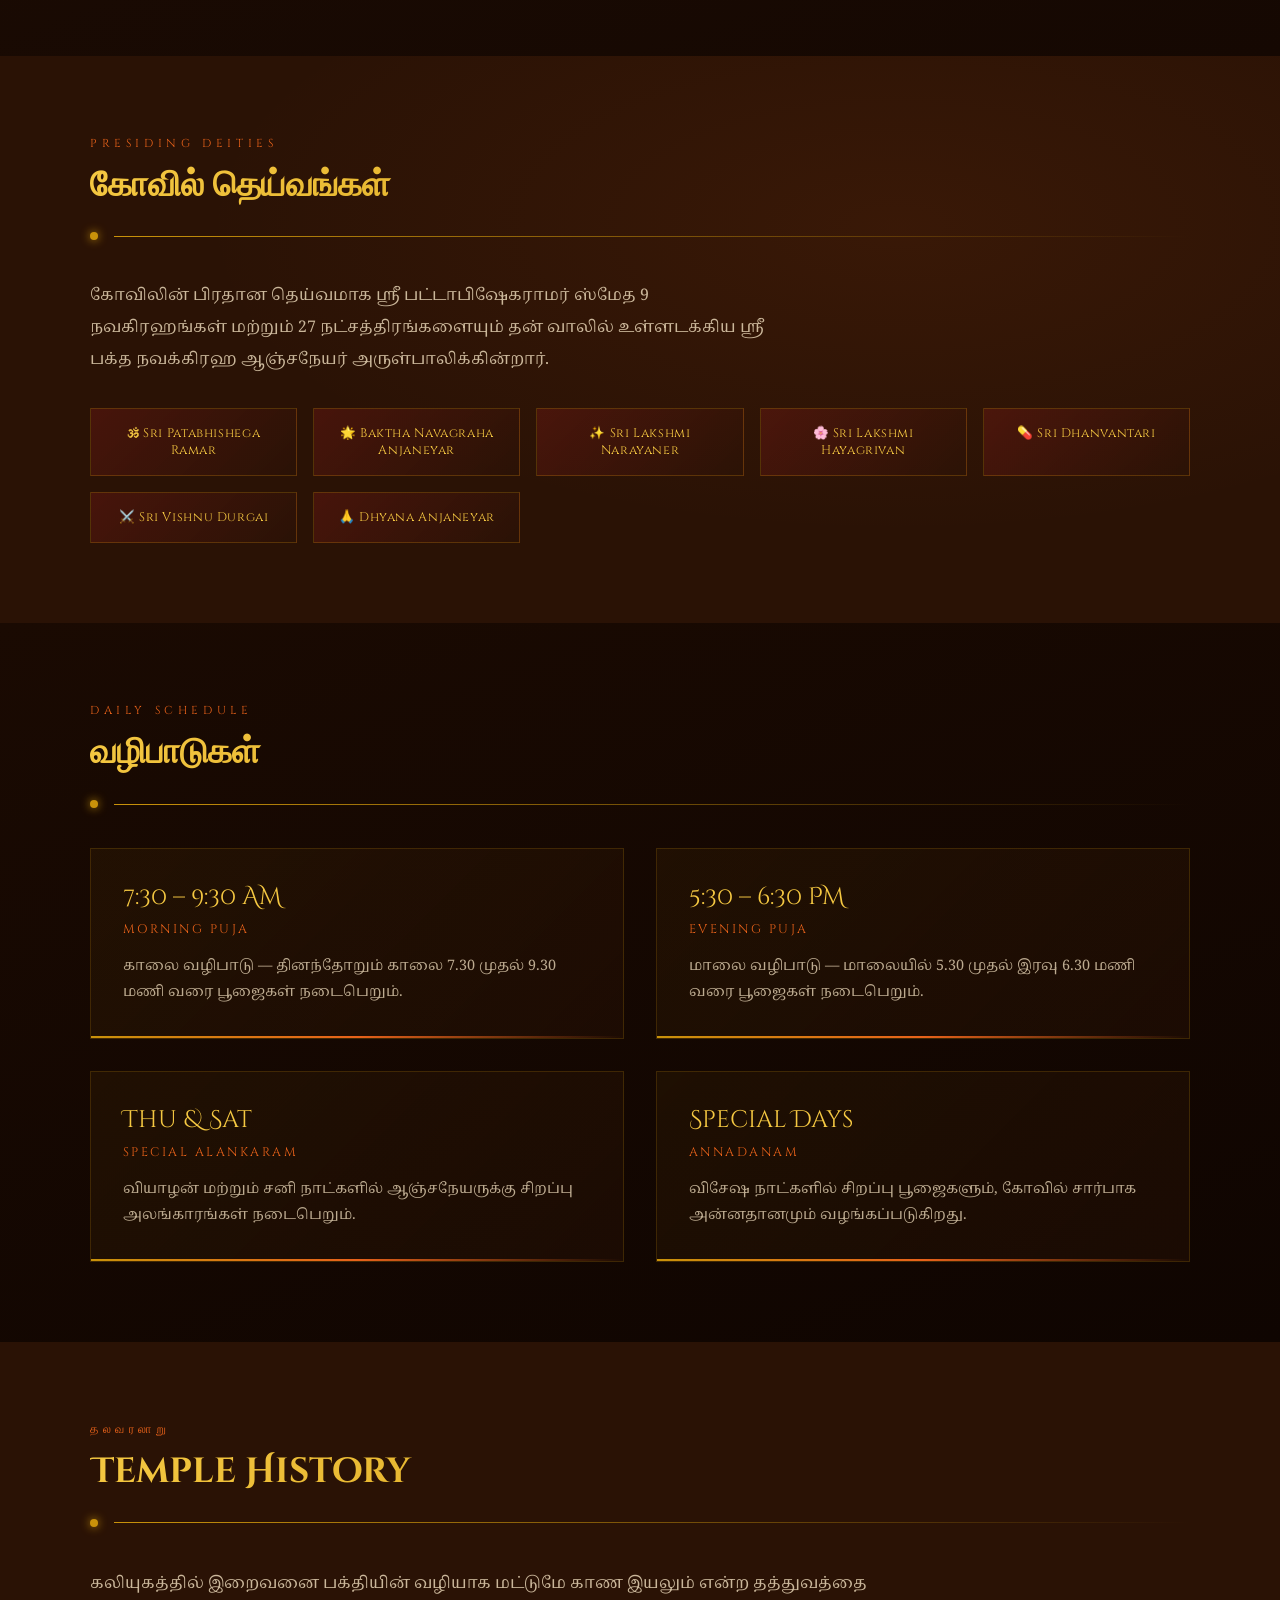
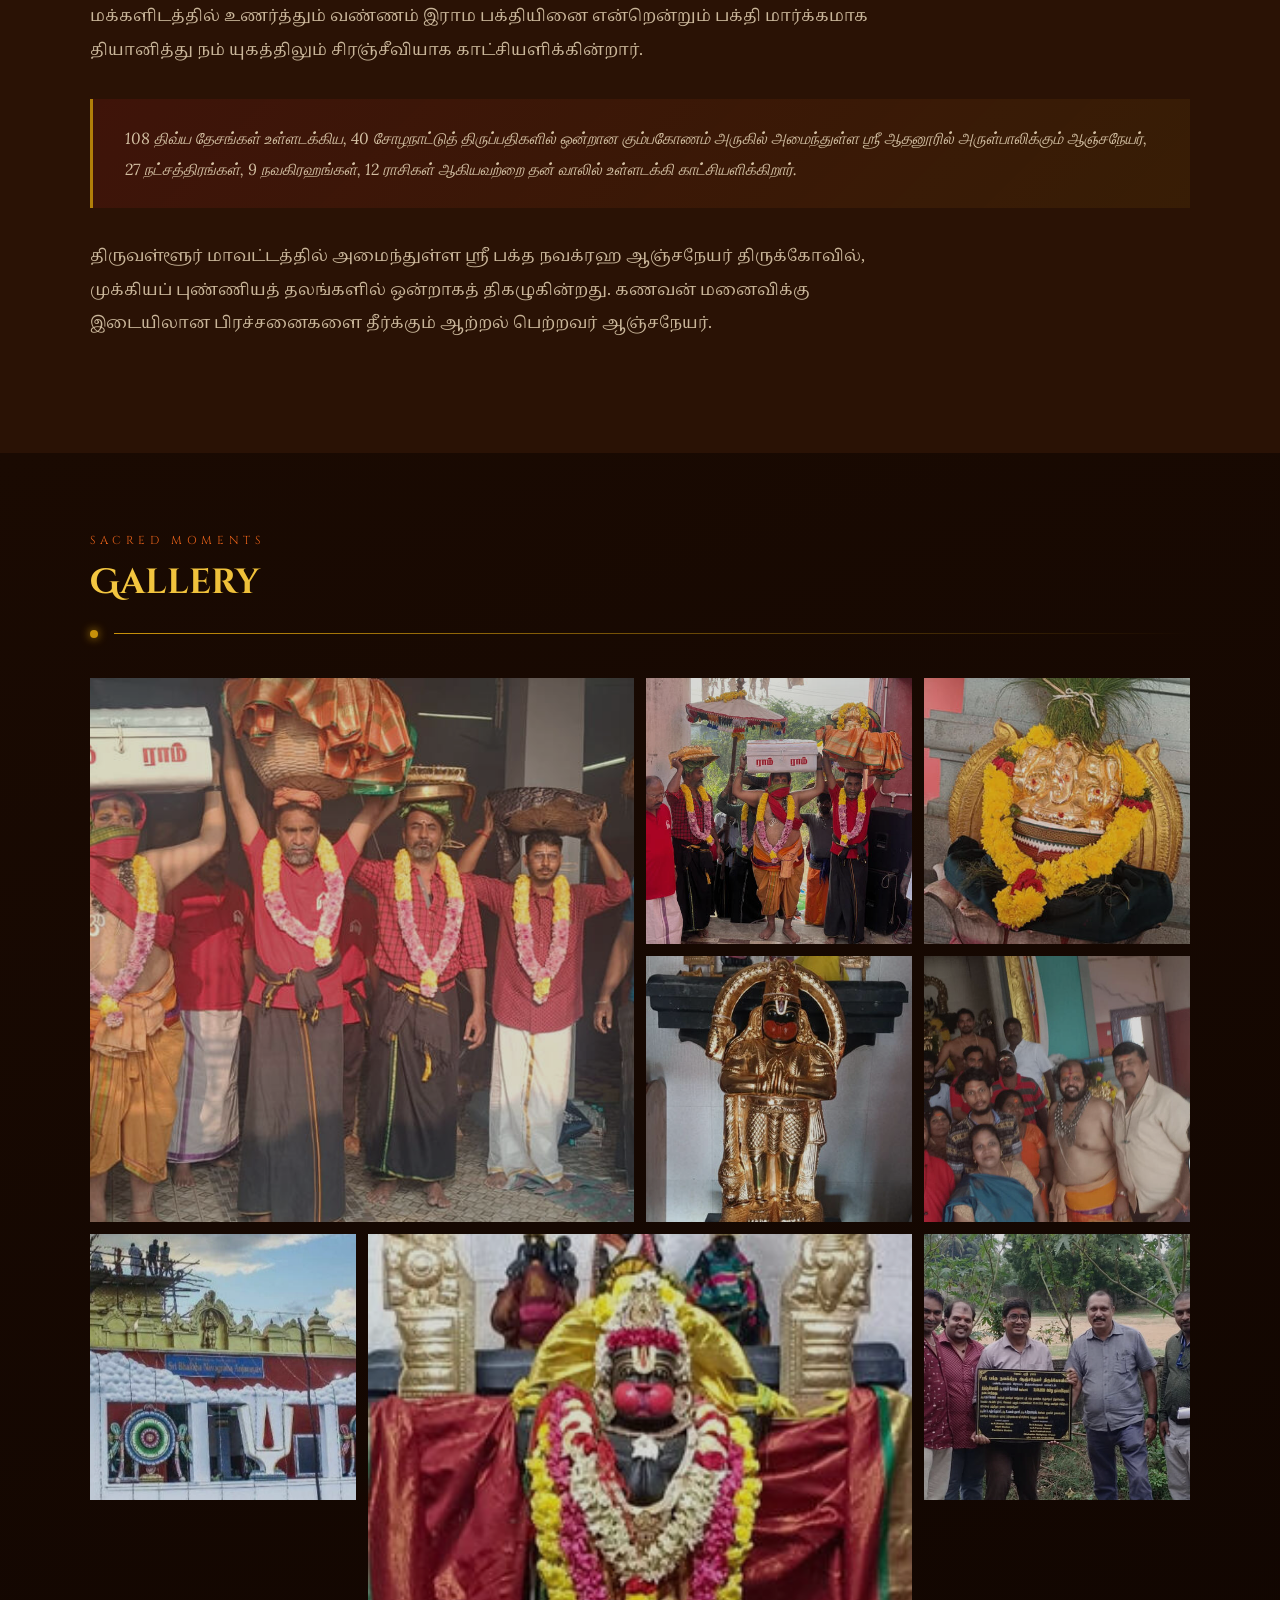
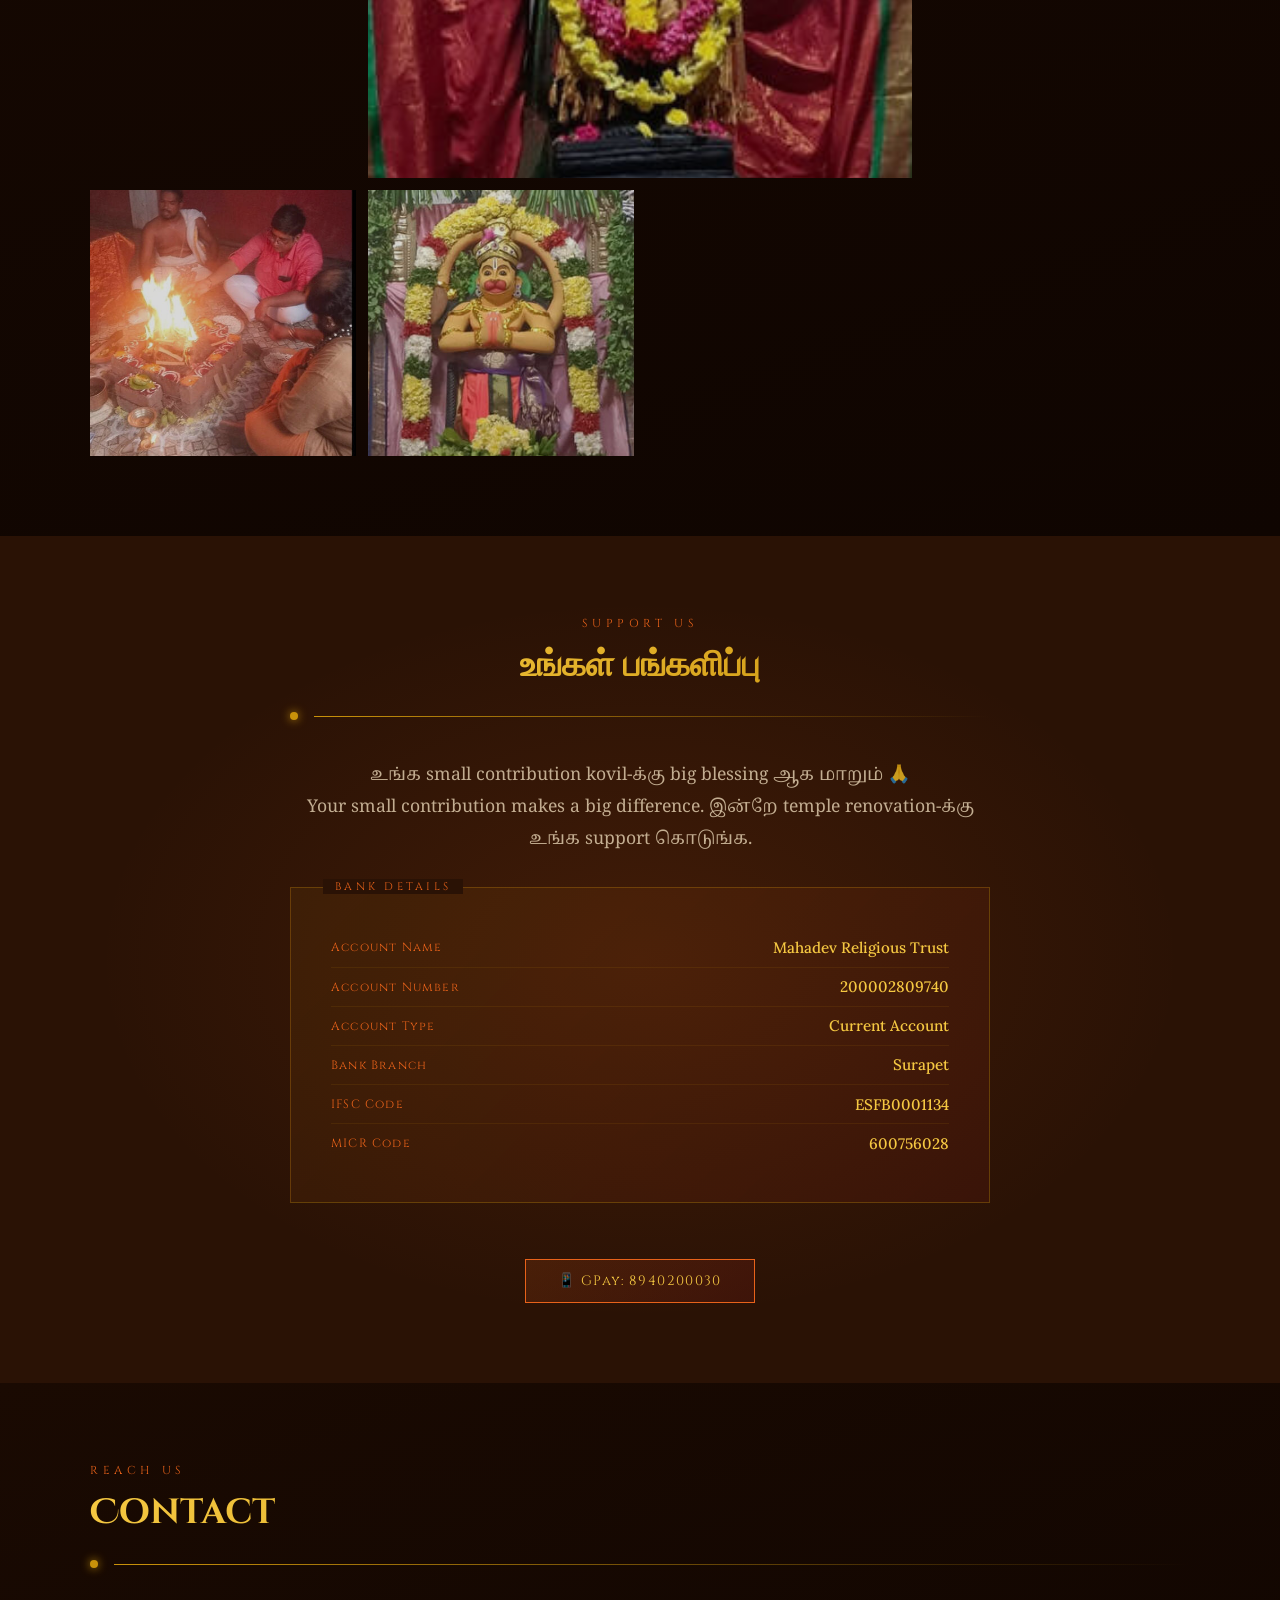
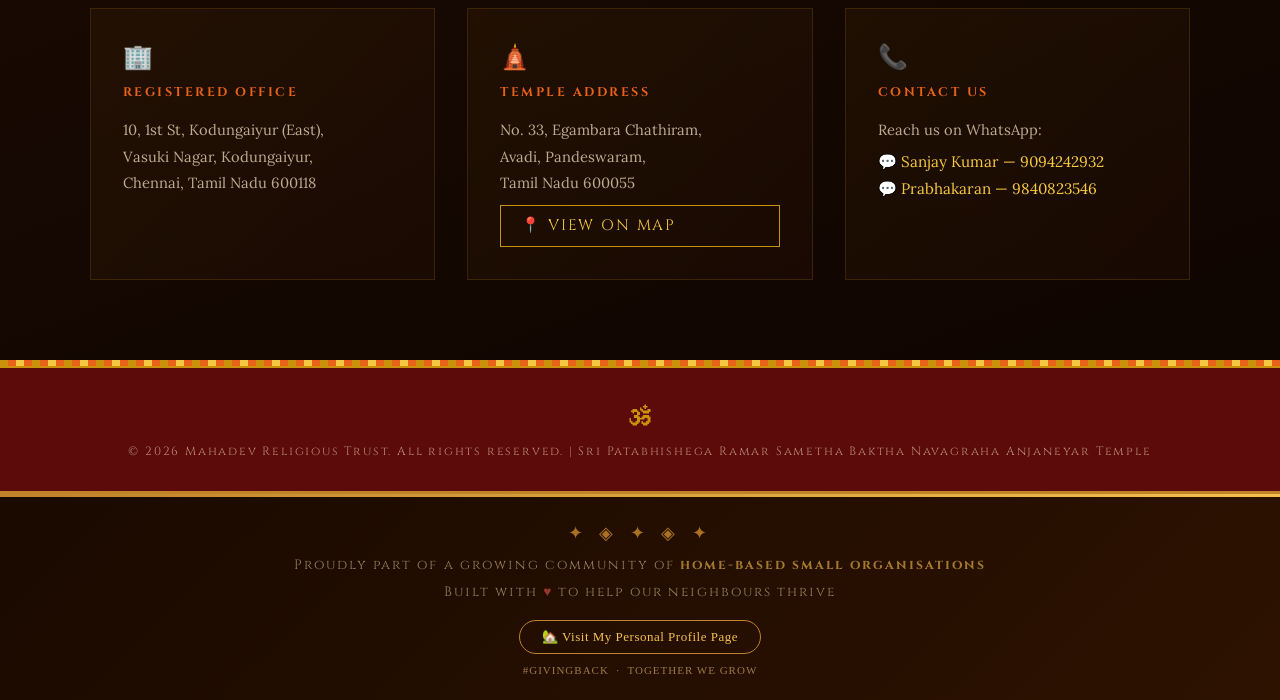
==== commit eb6bffc5: "fixes and enhancements" ====
--- a/index.html
+++ b/index.html
@@ -1,173 +1,306 @@
 <!DOCTYPE html>
 <html lang="en">
 <head>
-    <meta charset="UTF-8">
-    <meta name="viewport" content="width=device-width, initial-scale=1.0">
-    <title>Mahadev Religious Trust | Sri Patabhishega Ramar Sametha Baktha Navagraha Anjaneyar Temple</title>
-    <meta name="description" content="Sri Patabhishega Ramar Sametha Baktha Navagraha Anjaneyar Temple. Join our sacred initiative to restore the temple. We are dedicated to spiritual practices, education, and community service.">
-    
-    <!-- Fonts -->
-    <link rel="preconnect" href="https://fonts.googleapis.com">
-    <link rel="preconnect" href="https://fonts.gstatic.com" crossorigin>
-    <link href="https://fonts.googleapis.com/css2?family=Noto+Sans+Tamil:wght@400;500;700&family=Poppins:wght@300;400;500;600;700&display=swap" rel="stylesheet">
-    
-    <!-- Icons -->
-    <link rel="stylesheet" href="https://cdnjs.cloudflare.com/ajax/libs/font-awesome/6.4.0/css/all.min.css">
-    <link rel="stylesheet" href="assets/css/style.css">
+<meta charset="UTF-8">
+<meta name="viewport" content="width=device-width, initial-scale=1.0">
+<title>Mahadev Religious Trust | Sri Patabhishega Ramar Temple</title>
+<link href="https://fonts.googleapis.com/css2?family=Cinzel+Decorative:wght@400;700&family=Cinzel:wght@400;600;700&family=Lora:ital,wght@0,400;0,500;1,400&family=Noto+Serif+Tamil:wght@400;600&display=swap" rel="stylesheet">
+<link rel="stylesheet" href="./assets/css/styles.css">
 </head>
 <body>
 
-    <header>
-        <div class="logo">
-            <img src="assets/images/image01.jpg" alt="Mahadev Religious Trust Logo">
+<!-- DECORATIVE TOP BORDER -->
+<div class="mandala-border"></div>
+
+<!-- NAV -->
+<nav>
+  <div class="nav-inner">
+    <a href="#home" class="nav-logo">🕉 Mahadev Religious Trust</a>
+    <ul class="nav-links">
+      <li><a href="#about">About</a></li>
+      <li><a href="#history">History</a></li>
+      <li><a href="#gallery">Gallery</a></li>
+      <li><a href="#donate">Donate</a></li>
+      <li><a href="#contact">Contact</a></li>
+    </ul>
+  </div>
+</nav>
+
+<!-- HERO -->
+<section class="hero" id="home">
+  <!-- Floating particles -->
+  <div class="particle" style="width:3px;height:3px;left:10%;animation-duration:8s;animation-delay:0s;"></div>
+  <div class="particle" style="width:2px;height:2px;left:25%;animation-duration:11s;animation-delay:2s;"></div>
+  <div class="particle" style="width:4px;height:4px;left:50%;animation-duration:9s;animation-delay:1s;"></div>
+  <div class="particle" style="width:2px;height:2px;left:70%;animation-duration:12s;animation-delay:3s;"></div>
+  <div class="particle" style="width:3px;height:3px;left:85%;animation-duration:10s;animation-delay:0.5s;"></div>
+  <div class="particle" style="width:2px;height:2px;left:40%;animation-duration:14s;animation-delay:4s;"></div>
+
+  <div class="hero-content">
+    <span class="hero-om">🕉</span>
+    <p class="hero-tagline">Mahadev Religious Trust presents</p>
+    <h1 class="hero-title">Sri Patabhishega Ramar Sametha<br>Baktha Navagraha Anjaneyar Temple</h1>
+    <div class="hero-divider">
+      <span class="hero-divider-icon">✦</span>
+    </div>
+    <p class="hero-desc">
+      Be part of the sacred initiative to restore this temple to its former magnificence.<br>
+      Dedicated to spreading spiritual practices, education, and community service.
+    </p>
+    <a href="#donate" class="hero-cta">
+      <span>🙏 Support the Renovation</span>
+    </a>
+  </div>
+</section>
+
+<!-- ABOUT / MISSION -->
+<section class="mission" id="about">
+  <div class="section-inner">
+    <div class="mission-grid reveal">
+      <div class="mission-text">
+        <span class="section-label">Our Purpose</span>
+        <h2 class="section-title">Our Sacred Mission</h2>
+        <div class="gold-rule"><div class="gold-rule-dot"></div></div>
+        <p>We are dedicated to teaching and spreading spiritual practices, education, and community service. We aim to promote peace, compassion, and devotion in society.</p>
+        <p>Your charitable support will help us restore and renovate this sacred space for future generations, ensuring that devotees may continue to experience divine blessings for centuries to come.</p>
+      </div>
+      <div class="mission-cards">
+        <div class="mission-card">
+          <div class="mission-card-icon">🙏</div>
+          <h3>Spiritual Practice</h3>
+          <p>Daily pujas and special celebrations on sacred days</p>
         </div>
-        <nav>
-            <ul>
-                <li><a href="#home">Home</a></li>
-                <li><a href="#about">About</a></li>
-                <li><a href="#history">History</a></li>
-                <li><a href="#gallery">Gallery</a></li>
-                <li><a href="#donate">Donate</a></li>
-                <li><a href="#contact">Contact</a></li>
-            </ul>
-        </nav>
-    </header>
-
-    <section id="home" class="hero">
-        <h1>Sri Patabhishega Ramar Sametha Baktha Navagraha Anjaneyar Temple</h1>
-        <p>Be part of the sacred initiative to restore the temple to its former magnificence. We are dedicated to teaching and spreading spiritual practices, education, and community service.</p>
-        <a href="#donate" class="btn">Support the Renovation</a>
-    </section>
-
-    <section id="about" class="section">
-        <div class="grid-2">
-            <div class="card">
-                <h2>Our Mission</h2>
-                <p>We are dedicated to teaching and spreading spiritual practices, education, and community service. We aim to promote peace, compassion, and devotion in society.</p>
-                <p>We are requesting your charitable support. Your donations will be greatly appreciated and help us restore and renovate this sacred space for future generations.</p>
-            </div>
-            <div class="card tamil-text">
-                <h2>கோவில் தெய்வங்கள்</h2>
-                <p>கோவிலின் பிரதான தெய்வமாக ஶ்ரீ பட்டாபிஷேகராமர் ஸ்மேத 9 நவகிரஹங்கள் மற்றும் 27 நட்சத்திரங்களையும் தன் வாலில் உள்ளடக்கிய ஶ்ரீ பக்த நவக்கிரஹ ஆஞ்சநேயர் அருள்பாலிக்கின்றார்.</p>
-                <p>ஶ்ரீ லக்ஷ்மி நாராயணர், ஶ்ரீ லக்ஷ்மி ஹயக்கிரிவர், ஶ்ரீ தன்வந்திரி, ஶ்ரீ விஷ்ணு துர்க்கை, தியான ஆஞ்சநேயர் ஆகியோருக்கும் தனித்தனி சன்னதிகள் இக்கோவில் அமைக்கப்பட்டுள்ளன.</p>
-            </div>
+        <div class="mission-card">
+          <div class="mission-card-icon">📚</div>
+          <h3>Education</h3>
+          <p>Spreading vedic knowledge and cultural heritage</p>
         </div>
-    </section>
-
-    <section class="section" style="background-color: #fff;">
-        <h2 class="section-title">Worship & Timings</h2>
-        <div class="card tamil-text" style="text-align: center; max-width: 800px; margin: 0 auto;">
-            <h3>வழிபாடுகள்</h3>
-            <p>தினந்தோறும் காலை 7.30 முதல் 9.30 மணி வரையிலும், மாலையில் 5.30 முதல் இரவு 6.30 மணி வரையிலும் பூஜைகள் நடைபெறும்.</p>
-            <p>விசேஷ நாட்களில் சிறப்பு பூஜைகளும் நடத்தப்படுகிறது. குறிப்பாக வியாழன் மற்றும் சனி ஆகிய நாட்களில் ஆஞ்சநேயருக்கு சிறப்பு அலங்காரங்கள் நடைபெறும்.</p>
-            <p>சிறப்பு நாட்களில் கோவில் சார்பாக அன்னதானமும் வழங்கப்படுகிறது.</p>
+        <div class="mission-card">
+          <div class="mission-card-icon">🤝</div>
+          <h3>Community Service</h3>
+          <p>Annadanam and support for the community</p>
         </div>
-    </section>
-
-    <section id="history" class="section">
-        <h2 class="section-title">Temple History</h2>
-        <div class="grid-2">
-            <div class="tamil-text">
-                <h3>தலவரலாறு</h3>
-                <p>கலியுகத்தில் இறைவனை பக்தியின் வழியாக மட்டுமே காண இயலும் என்ற தத்துவத்தை மக்களிடத்தில் உணர்த்தும் வண்ணம் இராம பக்தியினை என்றென்றும் பக்தி மார்க்கமாக தியானித்து நம் யுகத்திலும் சிரஞ்சீவியாக காட்சியளிக்கின்றார்.</p>
-                <p>108 திவ்ய தேசங்கள் உள்ளடக்கிய, 40 சோழநாட்டுத் திருப்பதிகளில் ஒன்றான கும்பகோணம் அருகில் அமைந்துள்ள ஶ்ரீ ஆதனூரில் அருள்பாலிக்கும் ஆஞ்சநேயர், 27 நட்சத்திரங்கள், 9 நவகிரஹங்கள், 12 ராசிகள் ஆகியவற்றை தன் வாலில் உள்ளடக்கி காட்சியளிக்கிறார்.</p>
-                <p>அதேப்போன்ற அமைப்பினையும் உள்ளடக்கத்தினையும் கொண்டு மரகத கல்லினால் செய்யப்பட்ட ஆஞ்சநேயரே ஏகம்பரச்சத்தரத்தில் கை கூப்பி நின்ற மாத்திரத்தில் மக்களைப் பார்த்தவாறு ஶ்ரீ பக்த நவக்ரஹ ஆஞ்சநேய ஸ்வாமியாக காட்சியளிக்கின்றார்.</p>
-            </div>
-            <div>
-                <video src="assets/images/hanuman.mp4" controls style="width: 100%; border-radius: var(--border-radius); box-shadow: var(--shadow); height: auto;"></video>
-            </div>
+        <div class="mission-card">
+          <div class="mission-card-icon">🏛️</div>
+          <h3>Temple Renovation</h3>
+          <p>Restoring this divine space to its former glory</p>
         </div>
-        <div class="card tamil-text" style="margin-top: 2rem;">
-            <h3>கோவிலின் மகிமை</h3>
-            <p>திருவள்ளூர் மாவட்டத்தில் அமைந்துள்ள ஶ்ரீ பக்த நவக்ரஹ ஆஞ்சநேயர் திருக்கோவில், முக்கியப் புண்ணியத் தலங்களில் ஒன்றாகத் திகழுகின்றது.</p>
-            <p>கணவன் மனைவிக்கு இடையிலான பிரச்சனைகளை தீர்க்கும் ஆற்றல் பெற்றவர் ஆஞ்சநேயர். இராமாயணக் காவியத்தின் படி, இராமர் கொடுத்த கணையாளியினை சீதையிடம் காண்பித்து இருவரையும் இணைக்கும் இணைப்பு பாலமாக ஆஞ்சநேயர் விளங்கியிருக்கின்றார்.</p>
-        </div>
-    </section>
-
-    <section id="gallery" class="section">
-        <h2 class="section-title">Gallery</h2>
-        <div class="gallery-grid">
-            <!-- Gallery 01 Images -->
-            <div class="gallery-item"><img src="assets/images/gallery01/1112d11a.jpg" alt="Temple Gallery"></div>
-            <div class="gallery-item"><img src="assets/images/gallery01/f06be912.jpg" alt="Temple Gallery"></div>
-            <div class="gallery-item"><img src="assets/images/gallery01/22bf100a.jpg" alt="Temple Gallery"></div>
-            <div class="gallery-item"><img src="assets/images/gallery01/413bac12.jpg" alt="Temple Gallery"></div>
-            <div class="gallery-item"><img src="assets/images/gallery01/3a260b54.jpg" alt="Temple Gallery"></div>
-            <div class="gallery-item"><img src="assets/images/gallery01/577907e0.jpg" alt="Temple Gallery"></div>
-            <!-- Gallery 02 Images -->
-            <div class="gallery-item"><img src="assets/images/gallery02/b399814a.jpg" alt="Temple Gallery"></div>
-            <div class="gallery-item"><img src="assets/images/gallery02/10a17a41.jpg" alt="Temple Gallery"></div>
-            <div class="gallery-item"><img src="assets/images/gallery02/894ab525.jpg" alt="Temple Gallery"></div>
-            <!-- Gallery 03 Images -->
-            <div class="gallery-item"><img src="assets/images/gallery03/933d55cc.jpg" alt="Temple Gallery"></div>
-            <div class="gallery-item"><img src="assets/images/gallery03/d388b1b1.jpg" alt="Temple Gallery"></div>
-            <div class="gallery-item"><img src="assets/images/gallery03/b74a6309.jpg" alt="Temple Gallery"></div>
-        </div>
-    </section>
-
-    <section id="videos" class="section" style="background-color: #fff;">
-        <h2 class="section-title">Videos</h2>
-        <div class="grid-3">
-            <div class="video-container">
-                <iframe src="https://www.youtube-nocookie.com/embed/3UA0_8oGlmk?rel=0" allowfullscreen></iframe>
-            </div>
-            <div class="video-container">
-                <iframe src="https://www.youtube-nocookie.com/embed/8AuIrR28cPY?rel=0" allowfullscreen></iframe>
-            </div>
-            <div class="video-container">
-                <iframe src="https://www.youtube-nocookie.com/embed/EY8iP6B0d5o?rel=0" allowfullscreen></iframe>
-            </div>
-        </div>
-    </section>
-
-    <section id="donate" class="section">
-        <div class="donate-box">
-            <h2>Support Our Cause</h2>
-            <p class="tamil-text" style="font-size: 1.2rem; margin: 1rem 0;">உங்க small contribution kovil-க்கு big blessing ஆக மாறும்</p>
-            <p>Your small contribution makes a big difference. இன்றே temple renovation-க்கு உங்க support கொடுங்க 🙏</p>
-            
-            <div class="bank-details">
-                <strong>Account Name:</strong> Mahadev Religious Trust<br>
-                <strong>Account Number:</strong> 200002809740<br>
-                <strong>Account Type:</strong> Current Account<br>
-                <strong>Bank Branch:</strong> Surapet<br>
-                <strong>IFSC Code:</strong> ESFB0001134<br>
-                <strong>MICR Code:</strong> 600756028<br>
-                <strong>Gpay Number:</strong> 8940200030
-            </div>
-        </div>
-    </section>
-
-    <footer id="contact">
-        <div class="grid-2" style="text-align: left; max-width: 1000px; margin: 0 auto;">
-            <div>
-                <h3>Registered Office</h3>
-                <p>10, 1st St, Kodungaiyur (East),<br>Vasuki Nagar, Kodungaiyur,<br>Chennai, Tamil Nadu 600118</p>
-            </div>
-            <div>
-                <h3>Temple Address</h3>
-                <p>No. 33, Egambara Chathiram,<br>Avadi, Pandeswaram,<br>Tamil Nadu 600055</p>
-                <p><a href="https://share.google/wdbdgYgPdtgRRgXFo" target="_blank"><i class="fas fa-map-marker-alt"></i> View on Map</a></p>
-            </div>
-        </div>
-
-        <div class="social-icons">
-            <a href="https://wa.me/9094242932" title="WhatsApp"><i class="fab fa-whatsapp"></i></a>
-            <a href="https://www.youtube.com/@MahadevReligiousTrust" title="YouTube"><i class="fab fa-youtube"></i></a>
-            <a href="https://www.instagram.com/mahadevreligioustrust" title="Instagram"><i class="fab fa-instagram"></i></a>
-            <a href="https://www.facebook.com/profile.php?id=61571463001174" title="Facebook"><i class="fab fa-facebook-f"></i></a>
-            <a href="mailto:mahadevreligioustrust@gmail.com" title="Email"><i class="fas fa-envelope"></i></a>
-        </div>
-
-        <div class="contact-dropdown">
-            <button class="btn">Contact Us <i class="fas fa-caret-up"></i></button>
-            <div class="dropdown-menu">
-                <a href="https://wa.me/919094242932" target="_blank"><i class="fab fa-whatsapp"></i> Sanjay Kumar (9094242932)</a>
-                <a href="https://wa.me/919840823546" target="_blank"><i class="fab fa-whatsapp"></i> Prabhakaran (9840823546)</a>
-            </div>
-        </div>
-        <p style="font-size: 0.9rem; opacity: 0.7;">&copy; 2026 Mahadev Religious Trust. All rights reserved.</p>
-    </footer>
-
+      </div>
+    </div>
+  </div>
+</section>
+
+<!-- DEITIES -->
+<section class="deities" id="deities">
+  <div class="section-inner reveal">
+    <span class="section-label">Presiding Deities</span>
+    <h2 class="section-title">கோவில் தெய்வங்கள்</h2>
+    <div class="gold-rule"><div class="gold-rule-dot"></div></div>
+    <p class="deities-text">
+      கோவிலின் பிரதான தெய்வமாக ஶ்ரீ பட்டாபிஷேகராமர் ஸ்மேத 9 நவகிரஹங்கள் மற்றும் 27 நட்சத்திரங்களையும் தன் வாலில் உள்ளடக்கிய ஶ்ரீ பக்த நவக்கிரஹ ஆஞ்சநேயர் அருள்பாலிக்கின்றார்.
+    </p>
+    <div class="deities-list">
+      <div class="deity-chip">🕉 Sri Patabhishega Ramar</div>
+      <div class="deity-chip">🌟 Baktha Navagraha Anjaneyar</div>
+      <div class="deity-chip">✨ Sri Lakshmi Narayaner</div>
+      <div class="deity-chip">🌸 Sri Lakshmi Hayagrivan</div>
+      <div class="deity-chip">💊 Sri Dhanvantari</div>
+      <div class="deity-chip">⚔️ Sri Vishnu Durgai</div>
+      <div class="deity-chip">🙏 Dhyana Anjaneyar</div>
+    </div>
+  </div>
+</section>
+
+<!-- TIMINGS -->
+<section class="timings" id="timings">
+  <div class="section-inner reveal">
+    <span class="section-label">Daily Schedule</span>
+    <h2 class="section-title">வழிபாடுகள்</h2>
+    <div class="gold-rule"><div class="gold-rule-dot"></div></div>
+    <div class="timings-grid">
+      <div class="timing-block">
+        <div class="timing-time">7:30 – 9:30 AM</div>
+        <div class="timing-label">Morning Puja</div>
+        <p class="timing-desc">காலை வழிபாடு — தினந்தோறும் காலை 7.30 முதல் 9.30 மணி வரை பூஜைகள் நடைபெறும்.</p>
+      </div>
+      <div class="timing-block">
+        <div class="timing-time">5:30 – 6:30 PM</div>
+        <div class="timing-label">Evening Puja</div>
+        <p class="timing-desc">மாலை வழிபாடு — மாலையில் 5.30 முதல் இரவு 6.30 மணி வரை பூஜைகள் நடைபெறும்.</p>
+      </div>
+      <div class="timing-block">
+        <div class="timing-time">Thu & Sat</div>
+        <div class="timing-label">Special Alankaram</div>
+        <p class="timing-desc">வியாழன் மற்றும் சனி நாட்களில் ஆஞ்சநேயருக்கு சிறப்பு அலங்காரங்கள் நடைபெறும்.</p>
+      </div>
+      <div class="timing-block">
+        <div class="timing-time">Special Days</div>
+        <div class="timing-label">Annadanam</div>
+        <p class="timing-desc">விசேஷ நாட்களில் சிறப்பு பூஜைகளும், கோவில் சார்பாக அன்னதானமும் வழங்கப்படுகிறது.</p>
+      </div>
+    </div>
+  </div>
+</section>
+
+<!-- HISTORY -->
+<section class="history" id="history">
+  <div class="section-inner reveal">
+    <span class="section-label">தலவரலாறு</span>
+    <h2 class="section-title">Temple History</h2>
+    <div class="gold-rule"><div class="gold-rule-dot"></div></div>
+    <p class="history-body">
+      கலியுகத்தில் இறைவனை பக்தியின் வழியாக மட்டுமே காண இயலும் என்ற தத்துவத்தை மக்களிடத்தில் உணர்த்தும் வண்ணம் இராம பக்தியினை என்றென்றும் பக்தி மார்க்கமாக தியானித்து நம் யுகத்திலும் சிரஞ்சீவியாக காட்சியளிக்கின்றார்.
+    </p>
+    <div class="history-highlight">
+      108 திவ்ய தேசங்கள் உள்ளடக்கிய, 40 சோழநாட்டுத் திருப்பதிகளில் ஒன்றான கும்பகோணம் அருகில் அமைந்துள்ள ஶ்ரீ ஆதனூரில் அருள்பாலிக்கும் ஆஞ்சநேயர், 27 நட்சத்திரங்கள், 9 நவகிரஹங்கள், 12 ராசிகள் ஆகியவற்றை தன் வாலில் உள்ளடக்கி காட்சியளிக்கிறார்.
+    </div>
+    <p class="history-body">
+      திருவள்ளூர் மாவட்டத்தில் அமைந்துள்ள ஶ்ரீ பக்த நவக்ரஹ ஆஞ்சநேயர் திருக்கோவில், முக்கியப் புண்ணியத் தலங்களில் ஒன்றாகத் திகழுகின்றது. கணவன் மனைவிக்கு இடையிலான பிரச்சனைகளை தீர்க்கும் ஆற்றல் பெற்றவர் ஆஞ்சநேயர்.
+    </p>
+  </div>
+</section>
+
+<!-- GALLERY -->
+<section class="gallery" id="gallery">
+  <div class="section-inner">
+    <span class="section-label reveal">Sacred Moments</span>
+    <h2 class="section-title reveal">Gallery</h2>
+    <div class="gold-rule reveal"><div class="gold-rule-dot"></div></div>
+    <div class="gallery-grid reveal">
+      <div class="gallery-item">
+        <img src="./assets/images/gallery01/1112d11a.jpg" alt="Temple">
+      </div>
+      <div class="gallery-item">
+        <img src="./assets/images/gallery01/f06be912.jpg" alt="Temple">
+      </div>
+      <div class="gallery-item">
+        <img src="./assets/images/gallery01/22bf100a.jpg" alt="Temple">
+      </div>
+      <div class="gallery-item">
+        <img src="./assets/images/gallery01/413bac12.jpg" alt="Temple">
+      </div>
+      <div class="gallery-item">
+        <img src="./assets/images/gallery01/3a260b54.jpg" alt="Temple">
+      </div>
+      <div class="gallery-item">
+        <img src="./assets/images/gallery02/b399814a.jpg" alt="Temple">
+      </div>
+      <div class="gallery-item">
+        <img src="./assets/images/gallery02/10a17a41.jpg" alt="Temple">
+      </div>
+      <div class="gallery-item">
+        <img src="./assets/images/gallery03/933d55cc.jpg" alt="Temple">
+      </div>
+      <div class="gallery-item">
+        <img src="./assets/images/gallery03/d388b1b1.jpg" alt="Temple">
+      </div>
+      <div class="gallery-item">
+        <img src="./assets/images/gallery03/b74a6309.jpg" alt="Temple">
+      </div>
+    </div>
+  </div>
+</section>
+
+<!-- DONATE -->
+<section class="donate" id="donate">
+  <div class="section-inner reveal">
+    <span class="section-label">Support Us</span>
+    <h2 class="section-title">உங்கள் பங்களிப்பு</h2>
+    <div class="gold-rule" style="justify-content:center;"><div class="gold-rule-dot"></div></div>
+    <p class="donate-tagline">
+      உங்க small contribution kovil-க்கு big blessing ஆக மாறும் 🙏<br>
+      Your small contribution makes a big difference. இன்றே temple renovation-க்கு உங்க support கொடுங்க.
+    </p>
+    <div class="bank-card">
+      <div class="bank-row">
+        <span class="bank-key">Account Name</span>
+        <span class="bank-val">Mahadev Religious Trust</span>
+      </div>
+      <div class="bank-row">
+        <span class="bank-key">Account Number</span>
+        <span class="bank-val">200002809740</span>
+      </div>
+      <div class="bank-row">
+        <span class="bank-key">Account Type</span>
+        <span class="bank-val">Current Account</span>
+      </div>
+      <div class="bank-row">
+        <span class="bank-key">Bank Branch</span>
+        <span class="bank-val">Surapet</span>
+      </div>
+      <div class="bank-row">
+        <span class="bank-key">IFSC Code</span>
+        <span class="bank-val">ESFB0001134</span>
+      </div>
+      <div class="bank-row">
+        <span class="bank-key">MICR Code</span>
+        <span class="bank-val">600756028</span>
+      </div>
+    </div>
+    <div class="gpay-badge">📱 GPay: 8940200030</div>
+  </div>
+</section>
+
+<!-- CONTACT -->
+<section class="contact" id="contact">
+  <div class="section-inner">
+    <span class="section-label reveal">Reach Us</span>
+    <h2 class="section-title reveal">Contact</h2>
+    <div class="gold-rule reveal"><div class="gold-rule-dot"></div></div>
+    <div class="contact-grid reveal">
+      <div class="contact-block">
+        <div class="contact-block-icon">🏢</div>
+        <h3>Registered Office</h3>
+        <address>
+          10, 1st St, Kodungaiyur (East),<br>
+          Vasuki Nagar, Kodungaiyur,<br>
+          Chennai, Tamil Nadu 600118
+        </address>
+      </div>
+      <div class="contact-block">
+        <div class="contact-block-icon">🛕</div>
+        <h3>Temple Address</h3>
+        <address>
+          No. 33, Egambara Chathiram,<br>
+          Avadi, Pandeswaram,<br>
+          Tamil Nadu 600055
+        </address>
+        <a href="https://share.google/wdbdgYgPdtgRRgXFo" target="_blank" class="map-btn">📍 View on Map</a>
+      </div>
+      <div class="contact-block">
+        <div class="contact-block-icon">📞</div>
+        <h3>Contact Us</h3>
+        <p>Reach us on WhatsApp:</p>
+        <a href="https://wa.me/919094242932">💬 Sanjay Kumar — 9094242932</a>
+        <a href="https://wa.me/919840823546">💬 Prabhakaran — 9840823546</a>
+      </div>
+    </div>
+  </div>
+</section>
+
+<!-- FOOTER -->
+<div class="mandala-border"></div>
+<footer>
+  <span class="footer-om">🕉</span>
+  <p>© 2026 Mahadev Religious Trust. All rights reserved. | Sri Patabhishega Ramar Sametha Baktha Navagraha Anjaneyar Temple</p>
+</footer>
+
+<script type="text/javascript" src="./assets/scripts/scripts.js"></script>
+
+<!-- ✨ #GivingBack Footer -->
+<footer class="community-footer">
+  <div class="kolam-divider">✦ ◈ ✦ ◈ ✦</div>
+
+  <p>Proudly part of a growing community of <strong style="color:#f5c14e;">home-based small organisations</strong></p>
+  <p>Built with <span class="heart">♥</span> to help our neighbours thrive</p>
+
+  <a href="https://lavanyadeepak.rf.gd/" class="home-link" target="_blank" rel="noopener">
+    🏡 Visit My Personal Profile Page
+  </a>
+
+  <br>
+  <span class="tag">#GivingBack &nbsp;·&nbsp; Together We Grow</span>
+</footer>
+<!-- End #GivingBack Footer -->
 </body>
 </html>
--- a/assets/css/styles.css
+++ b/assets/css/styles.css
@@ -0,0 +1,660 @@
+  :root {
+    --saffron: #E8621A;
+    --gold: #C9920A;
+    --gold-light: #F5C842;
+    --deep-red: #8B1A1A;
+    --maroon: #5C0A0A;
+    --cream: #FDF5E6;
+    --warm-white: #FFF9F0;
+    --dark-brown: #2A1205;
+    --parchment: #F2E0C0;
+    --lotus-pink: #E8849A;
+  }
+
+  * { margin: 0; padding: 0; box-sizing: border-box; }
+
+  html { scroll-behavior: smooth; }
+
+  body {
+    font-family: 'Lora', serif;
+    background: var(--dark-brown);
+    color: var(--cream);
+    overflow-x: hidden;
+  }
+
+  /* ── DECORATIVE BORDER PATTERN ── */
+  .mandala-border {
+    width: 100%;
+    height: 6px;
+    background: repeating-linear-gradient(90deg, var(--gold) 0px, var(--gold) 8px, var(--saffron) 8px, var(--saffron) 16px, var(--gold-light) 16px, var(--gold-light) 24px, var(--saffron) 24px, var(--saffron) 32px);
+  }
+
+  /* ── NAVIGATION ── */
+  nav {
+    position: fixed; top: 0; width: 100%; z-index: 100;
+    background: linear-gradient(180deg, rgba(42,18,5,0.97) 0%, rgba(42,18,5,0.92) 100%);
+    border-bottom: 2px solid var(--gold);
+    backdrop-filter: blur(8px);
+    padding: 0 2rem;
+  }
+
+  .nav-inner {
+    max-width: 1200px; margin: 0 auto;
+    display: flex; align-items: center; justify-content: space-between;
+    height: 64px;
+  }
+
+  .nav-logo {
+    font-family: 'Cinzel', serif;
+    font-size: 1.1rem; font-weight: 700;
+    color: var(--gold-light);
+    letter-spacing: 0.05em;
+    text-decoration: none;
+  }
+
+  .nav-links { display: flex; gap: 2rem; list-style: none; }
+  .nav-links a {
+    font-family: 'Cinzel', serif;
+    font-size: 0.78rem; letter-spacing: 0.12em;
+    color: var(--parchment);
+    text-decoration: none; text-transform: uppercase;
+    transition: color 0.3s;
+    position: relative;
+  }
+  .nav-links a::after {
+    content: ''; position: absolute; bottom: -4px; left: 0; right: 0;
+    height: 1px; background: var(--gold-light);
+    transform: scaleX(0); transition: transform 0.3s;
+  }
+  .nav-links a:hover { color: var(--gold-light); }
+  .nav-links a:hover::after { transform: scaleX(1); }
+
+  /* ── HERO ── */
+  .hero {
+    min-height: 100vh;
+    background:
+      radial-gradient(ellipse at 50% 0%, rgba(232,98,26,0.18) 0%, transparent 60%),
+      radial-gradient(ellipse at 0% 100%, rgba(201,146,10,0.12) 0%, transparent 50%),
+      radial-gradient(ellipse at 100% 100%, rgba(139,26,26,0.2) 0%, transparent 50%),
+      linear-gradient(160deg, #2A1205 0%, #1A0A02 50%, #0F0501 100%);
+    display: flex; align-items: center; justify-content: center;
+    text-align: center; padding: 6rem 2rem 4rem;
+    position: relative; overflow: hidden;
+  }
+
+  /* Decorative circle rings */
+  .hero::before {
+    content: '';
+    position: absolute; top: 50%; left: 50%;
+    transform: translate(-50%, -50%);
+    width: 700px; height: 700px;
+    border-radius: 50%;
+    border: 1px solid rgba(201,146,10,0.12);
+    animation: pulse-ring 4s ease-in-out infinite;
+  }
+  .hero::after {
+    content: '';
+    position: absolute; top: 50%; left: 50%;
+    transform: translate(-50%, -50%);
+    width: 500px; height: 500px;
+    border-radius: 50%;
+    border: 1px solid rgba(232,98,26,0.1);
+    animation: pulse-ring 4s ease-in-out 2s infinite;
+  }
+
+  @keyframes pulse-ring {
+    0%, 100% { opacity: 0.4; transform: translate(-50%, -50%) scale(1); }
+    50% { opacity: 1; transform: translate(-50%, -50%) scale(1.03); }
+  }
+
+  /* Floating particles */
+  .particle {
+    position: absolute; border-radius: 50%;
+    background: var(--gold);
+    animation: float-particle linear infinite;
+    opacity: 0;
+  }
+
+  @keyframes float-particle {
+    0% { transform: translateY(100vh) rotate(0deg); opacity: 0; }
+    10% { opacity: 0.6; }
+    90% { opacity: 0.3; }
+    100% { transform: translateY(-20px) rotate(720deg); opacity: 0; }
+  }
+
+  .hero-content { position: relative; z-index: 2; max-width: 800px; }
+
+  .hero-om {
+    font-size: 3.5rem; color: var(--gold);
+    animation: glow-om 3s ease-in-out infinite;
+    display: block; margin-bottom: 1rem;
+    filter: drop-shadow(0 0 20px rgba(201,146,10,0.5));
+  }
+
+  @keyframes glow-om {
+    0%, 100% { filter: drop-shadow(0 0 20px rgba(201,146,10,0.5)); }
+    50% { filter: drop-shadow(0 0 40px rgba(201,146,10,0.9)); }
+  }
+
+  .hero-tagline {
+    font-family: 'Cinzel', serif;
+    font-size: 0.85rem; letter-spacing: 0.35em;
+    color: var(--saffron); text-transform: uppercase;
+    margin-bottom: 1.5rem;
+    animation: fade-up 1s ease 0.3s both;
+  }
+
+  .hero-title {
+    font-family: 'Cinzel Decorative', serif;
+    font-size: clamp(1.4rem, 3.5vw, 2.4rem);
+    font-weight: 700;
+    line-height: 1.3;
+    background: linear-gradient(135deg, var(--gold-light) 0%, var(--gold) 40%, var(--saffron) 100%);
+    -webkit-background-clip: text; -webkit-text-fill-color: transparent;
+    background-clip: text;
+    margin-bottom: 1.5rem;
+    animation: fade-up 1s ease 0.6s both;
+  }
+
+  .hero-divider {
+    display: flex; align-items: center; justify-content: center;
+    gap: 1rem; margin: 1.5rem 0;
+    animation: fade-up 1s ease 0.9s both;
+  }
+  .hero-divider::before, .hero-divider::after {
+    content: ''; flex: 1; max-width: 120px;
+    height: 1px; background: linear-gradient(90deg, transparent, var(--gold));
+  }
+  .hero-divider::after { background: linear-gradient(90deg, var(--gold), transparent); }
+  .hero-divider-icon { color: var(--gold); font-size: 1.2rem; }
+
+  .hero-desc {
+    font-size: 1.05rem; line-height: 1.8;
+    color: var(--parchment); opacity: 0.85;
+    margin-bottom: 2.5rem;
+    animation: fade-up 1s ease 1.2s both;
+  }
+
+  .hero-cta {
+    display: inline-flex; align-items: center; gap: 0.75rem;
+    padding: 1rem 2.5rem;
+    background: linear-gradient(135deg, var(--saffron), var(--deep-red));
+    color: var(--cream); text-decoration: none;
+    font-family: 'Cinzel', serif; font-size: 0.9rem; letter-spacing: 0.15em;
+    text-transform: uppercase;
+    border: 1px solid rgba(245,200,66,0.4);
+    position: relative; overflow: hidden;
+    transition: all 0.3s;
+    animation: fade-up 1s ease 1.5s both;
+  }
+  .hero-cta::before {
+    content: ''; position: absolute; inset: 0;
+    background: linear-gradient(135deg, var(--gold), var(--saffron));
+    opacity: 0; transition: opacity 0.3s;
+  }
+  .hero-cta:hover::before { opacity: 1; }
+  .hero-cta:hover { transform: translateY(-2px); box-shadow: 0 8px 30px rgba(232,98,26,0.4); }
+  .hero-cta span { position: relative; z-index: 1; }
+
+  @keyframes fade-up {
+    from { opacity: 0; transform: translateY(24px); }
+    to { opacity: 1; transform: translateY(0); }
+  }
+
+  /* ── SECTION BASE ── */
+  section { padding: 5rem 2rem; }
+
+  .section-inner { max-width: 1100px; margin: 0 auto; }
+
+  .section-label {
+    font-family: 'Cinzel', serif;
+    font-size: 0.72rem; letter-spacing: 0.4em;
+    color: var(--saffron); text-transform: uppercase;
+    margin-bottom: 0.75rem; display: block;
+  }
+
+  .section-title {
+    font-family: 'Cinzel Decorative', serif;
+    font-size: clamp(1.6rem, 3vw, 2.2rem);
+    background: linear-gradient(135deg, var(--gold-light), var(--gold));
+    -webkit-background-clip: text; -webkit-text-fill-color: transparent;
+    background-clip: text;
+    margin-bottom: 1.5rem;
+    line-height: 1.3;
+  }
+
+  .gold-rule {
+    display: flex; align-items: center; gap: 1rem;
+    margin-bottom: 2.5rem;
+  }
+  .gold-rule::after {
+    content: ''; flex: 1; height: 1px;
+    background: linear-gradient(90deg, var(--gold), transparent);
+  }
+  .gold-rule-dot {
+    width: 8px; height: 8px; border-radius: 50%;
+    background: var(--gold);
+    box-shadow: 0 0 10px var(--gold);
+  }
+
+  /* ── MISSION ── */
+  .mission {
+    background: linear-gradient(160deg, #1F0D04 0%, #150802 100%);
+    position: relative;
+  }
+  .mission::before {
+    content: '';
+    position: absolute; inset: 0;
+    background: radial-gradient(ellipse at 30% 50%, rgba(201,146,10,0.07) 0%, transparent 60%);
+    pointer-events: none;
+  }
+
+  .mission-grid {
+    display: grid; grid-template-columns: 1fr 1fr;
+    gap: 4rem; align-items: center;
+  }
+
+  .mission-text p {
+    font-size: 1.05rem; line-height: 1.9;
+    color: var(--parchment); opacity: 0.8;
+    margin-bottom: 1.5rem;
+  }
+
+  .mission-cards {
+    display: flex; flex-direction: column; gap: 1.25rem;
+  }
+
+  .mission-card {
+    background: linear-gradient(135deg, rgba(201,146,10,0.08), rgba(232,98,26,0.05));
+    border: 1px solid rgba(201,146,10,0.2);
+    padding: 1.5rem;
+    position: relative;
+    transition: all 0.3s;
+  }
+  .mission-card::before {
+    content: ''; position: absolute; left: 0; top: 0; bottom: 0;
+    width: 3px; background: linear-gradient(180deg, var(--gold), var(--saffron));
+  }
+  .mission-card:hover {
+    border-color: rgba(201,146,10,0.4);
+    transform: translateX(4px);
+    background: linear-gradient(135deg, rgba(201,146,10,0.12), rgba(232,98,26,0.08));
+  }
+  .mission-card-icon { font-size: 1.5rem; margin-bottom: 0.5rem; }
+  .mission-card h3 {
+    font-family: 'Cinzel', serif; font-size: 0.9rem;
+    color: var(--gold-light); letter-spacing: 0.08em;
+    margin-bottom: 0.4rem;
+  }
+  .mission-card p { font-size: 0.9rem; color: var(--parchment); opacity: 0.7; }
+
+  /* ── DEITIES ── */
+  .deities {
+    background: var(--dark-brown);
+    position: relative; overflow: hidden;
+  }
+  .deities::before {
+    content: '';
+    position: absolute; inset: 0;
+    background: radial-gradient(ellipse at 70% 30%, rgba(232,98,26,0.08) 0%, transparent 55%);
+    pointer-events: none;
+  }
+
+  .deities-text {
+    max-width: 680px;
+    font-family: 'Noto Serif Tamil', serif;
+    font-size: 1rem; line-height: 2;
+    color: var(--parchment); opacity: 0.8;
+    margin-bottom: 2rem;
+  }
+
+  .deities-list {
+    display: grid; grid-template-columns: repeat(auto-fit, minmax(180px, 1fr));
+    gap: 1rem; margin-top: 2rem;
+  }
+
+  .deity-chip {
+    background: linear-gradient(135deg, rgba(139,26,26,0.3), rgba(42,18,5,0.5));
+    border: 1px solid rgba(201,146,10,0.25);
+    padding: 1rem 1.25rem;
+    text-align: center;
+    font-family: 'Cinzel', serif; font-size: 0.78rem;
+    color: var(--gold-light); letter-spacing: 0.05em;
+    transition: all 0.3s;
+  }
+  .deity-chip:hover {
+    background: linear-gradient(135deg, rgba(139,26,26,0.5), rgba(201,146,10,0.15));
+    border-color: var(--gold);
+    transform: translateY(-3px);
+    box-shadow: 0 6px 20px rgba(139,26,26,0.3);
+  }
+
+  /* ── TIMINGS ── */
+  .timings {
+    background: linear-gradient(160deg, #1A0A02 0%, #0F0501 100%);
+    position: relative;
+  }
+
+  .timings-grid {
+    display: grid; grid-template-columns: 1fr 1fr;
+    gap: 2rem;
+  }
+
+  .timing-block {
+    background: linear-gradient(135deg, rgba(201,146,10,0.06), rgba(42,18,5,0.4));
+    border: 1px solid rgba(201,146,10,0.2);
+    padding: 2rem;
+    position: relative;
+  }
+  .timing-block::after {
+    content: '';
+    position: absolute; bottom: 0; left: 0; right: 0;
+    height: 2px;
+    background: linear-gradient(90deg, var(--gold), var(--saffron), transparent);
+  }
+
+  .timing-time {
+    font-family: 'Cinzel Decorative', serif;
+    font-size: 1.5rem;
+    color: var(--gold-light);
+    margin-bottom: 0.5rem;
+  }
+  .timing-label {
+    font-family: 'Cinzel', serif; font-size: 0.78rem;
+    letter-spacing: 0.2em; color: var(--saffron); text-transform: uppercase;
+    margin-bottom: 1rem;
+  }
+  .timing-desc {
+    font-family: 'Noto Serif Tamil', serif;
+    font-size: 0.9rem; line-height: 1.8;
+    color: var(--parchment); opacity: 0.75;
+  }
+
+  /* ── HISTORY ── */
+  .history {
+    background: var(--dark-brown);
+    position: relative;
+  }
+
+  .history-body {
+    font-family: 'Noto Serif Tamil', serif;
+    font-size: 1rem; line-height: 2.1;
+    color: var(--parchment); opacity: 0.8;
+    max-width: 780px; margin-bottom: 2rem;
+  }
+
+  .history-highlight {
+    background: linear-gradient(135deg, rgba(139,26,26,0.25), rgba(201,146,10,0.1));
+    border-left: 3px solid var(--gold);
+    padding: 1.5rem 2rem;
+    margin: 2rem 0;
+    font-size: 1rem; line-height: 1.9;
+    color: var(--parchment); opacity: 0.85;
+    font-style: italic;
+  }
+
+  /* ── GALLERY ── */
+  .gallery {
+    background: linear-gradient(160deg, #1A0A02 0%, #0F0501 100%);
+  }
+
+  .gallery-grid {
+    display: grid;
+    grid-template-columns: repeat(4, 1fr);
+    grid-template-rows: auto;
+    gap: 0.75rem;
+  }
+
+  .gallery-item {
+    overflow: hidden; position: relative;
+    aspect-ratio: 1 / 1;
+    cursor: pointer;
+  }
+  .gallery-item:nth-child(1) { grid-column: span 2; grid-row: span 2; aspect-ratio: 1/1; }
+  .gallery-item:nth-child(7) { grid-column: span 2; }
+
+  .gallery-item img {
+    width: 100%; height: 100%; object-fit: cover;
+    transition: transform 0.6s ease, filter 0.4s ease;
+    filter: brightness(0.85) saturate(0.9);
+  }
+  .gallery-item:hover img {
+    transform: scale(1.06);
+    filter: brightness(1) saturate(1.1);
+  }
+  .gallery-item::after {
+    content: '';
+    position: absolute; inset: 0;
+    background: linear-gradient(180deg, transparent 60%, rgba(42,18,5,0.7) 100%);
+    opacity: 0; transition: opacity 0.4s;
+  }
+  .gallery-item:hover::after { opacity: 1; }
+
+  /* ── DONATE ── */
+  .donate {
+    background: var(--dark-brown);
+    text-align: center;
+    position: relative; overflow: hidden;
+  }
+  .donate::before {
+    content: '';
+    position: absolute; inset: 0;
+    background: radial-gradient(ellipse at 50% 50%, rgba(232,98,26,0.12) 0%, transparent 60%);
+    pointer-events: none;
+  }
+
+  .donate .section-inner { max-width: 700px; }
+
+  .donate-tagline {
+    font-family: 'Noto Serif Tamil', serif;
+    font-size: 1.1rem; color: var(--parchment); opacity: 0.75;
+    margin-bottom: 2rem; line-height: 1.8;
+  }
+
+  .bank-card {
+    background: linear-gradient(135deg, rgba(201,146,10,0.08), rgba(139,26,26,0.15));
+    border: 1px solid rgba(201,146,10,0.3);
+    padding: 2.5rem;
+    text-align: left;
+    position: relative;
+    margin: 2rem 0;
+  }
+  .bank-card::before {
+    content: 'BANK DETAILS';
+    position: absolute; top: -0.6rem; left: 2rem;
+    background: var(--dark-brown);
+    padding: 0 0.75rem;
+    font-family: 'Cinzel', serif; font-size: 0.68rem;
+    letter-spacing: 0.3em; color: var(--saffron);
+  }
+
+  .bank-row {
+    display: flex; justify-content: space-between; align-items: center;
+    padding: 0.6rem 0;
+    border-bottom: 1px solid rgba(201,146,10,0.1);
+  }
+  .bank-row:last-child { border-bottom: none; }
+  .bank-key {
+    font-family: 'Cinzel', serif; font-size: 0.75rem;
+    letter-spacing: 0.1em; color: var(--saffron);
+  }
+  .bank-val {
+    font-size: 0.95rem; color: var(--gold-light);
+    font-weight: 500;
+  }
+
+  .gpay-badge {
+    display: inline-flex; align-items: center; gap: 0.75rem;
+    background: linear-gradient(135deg, rgba(232,98,26,0.15), rgba(139,26,26,0.2));
+    border: 1px solid var(--saffron);
+    padding: 0.75rem 2rem; margin-top: 1.5rem;
+    font-family: 'Cinzel', serif; font-size: 0.85rem;
+    color: var(--gold-light); letter-spacing: 0.1em;
+  }
+
+  /* ── CONTACT ── */
+  .contact {
+    background: linear-gradient(160deg, #1A0A02 0%, #0F0501 100%);
+  }
+
+  .contact-grid {
+    display: grid; grid-template-columns: 1fr 1fr 1fr;
+    gap: 2rem;
+  }
+
+  .contact-block {
+    background: linear-gradient(135deg, rgba(201,146,10,0.06), rgba(42,18,5,0.3));
+    border: 1px solid rgba(201,146,10,0.18);
+    padding: 2rem;
+  }
+  .contact-block-icon { font-size: 1.5rem; margin-bottom: 0.75rem; }
+  .contact-block h3 {
+    font-family: 'Cinzel', serif; font-size: 0.78rem;
+    letter-spacing: 0.2em; text-transform: uppercase;
+    color: var(--saffron); margin-bottom: 1rem;
+  }
+  .contact-block p, .contact-block address {
+    font-style: normal; font-size: 0.92rem;
+    line-height: 1.8; color: var(--parchment); opacity: 0.75;
+  }
+  .contact-block a {
+    display: flex; align-items: center; gap: 0.5rem;
+    color: var(--gold-light); text-decoration: none;
+    font-size: 0.95rem; margin-top: 0.5rem;
+    transition: color 0.3s;
+  }
+  .contact-block a:hover { color: var(--gold); }
+
+  .map-btn {
+    display: inline-flex; align-items: center; gap: 0.5rem;
+    margin-top: 1rem; padding: 0.6rem 1.25rem;
+    background: transparent; border: 1px solid var(--gold);
+    color: var(--gold-light); text-decoration: none;
+    font-family: 'Cinzel', serif; font-size: 0.75rem;
+    letter-spacing: 0.12em; text-transform: uppercase;
+    transition: all 0.3s;
+  }
+  .map-btn:hover {
+    background: rgba(201,146,10,0.15);
+    box-shadow: 0 4px 15px rgba(201,146,10,0.2);
+  }
+
+  /* ── FOOTER ── */
+  footer {
+    background: var(--maroon);
+    border-top: 2px solid var(--gold);
+    padding: 2rem;
+    text-align: center;
+  }
+  footer p {
+    font-family: 'Cinzel', serif; font-size: 0.75rem;
+    letter-spacing: 0.15em; color: var(--parchment); opacity: 0.6;
+  }
+  .footer-om {
+    font-size: 1.5rem; color: var(--gold);
+    display: block; margin-bottom: 0.75rem;
+  }
+
+  /* ── SCROLL REVEAL ── */
+  .reveal {
+    opacity: 0; transform: translateY(30px);
+    transition: opacity 0.8s ease, transform 0.8s ease;
+  }
+  .reveal.visible {
+    opacity: 1; transform: translateY(0);
+  }
+
+  /* ── RESPONSIVE ── */
+  @media (max-width: 768px) {
+    .mission-grid, .timings-grid, .contact-grid { grid-template-columns: 1fr; gap: 2rem; }
+    .gallery-grid { grid-template-columns: 1fr 1fr; }
+    .gallery-item:nth-child(1) { grid-column: span 2; }
+    .gallery-item:nth-child(7) { grid-column: span 1; }
+    .nav-links { display: none; }
+  }
+
+
+  
+/* --- Community Footer --- */
+.community-footer {
+  background: linear-gradient(135deg, #1a0a00 0%, #2d1200 100%);
+  color: #f5e6c8;
+  text-align: center;
+  padding: 28px 20px 22px;
+  font-family: 'Georgia', serif;
+  border-top: 3px solid #c0832a;
+  position: relative;
+  overflow: hidden;
+}
+
+.community-footer::before {
+  content: '';
+  position: absolute;
+  top: 0; left: 0; right: 0;
+  height: 3px;
+  background: linear-gradient(90deg, #c0832a, #f5c14e, #c0832a);
+  background-size: 200% 100%;
+  animation: shimmer 3s linear infinite;
+}
+
+@keyframes shimmer {
+  0%   { background-position: -200% 0; }
+  100% { background-position:  200% 0; }
+}
+
+.community-footer .kolam-divider {
+  font-size: 18px;
+  letter-spacing: 6px;
+  color: #c0832a;
+  margin-bottom: 10px;
+  opacity: 0.85;
+}
+
+.community-footer p {
+  margin: 4px 0;
+  font-size: 13.5px;
+  color: #e0c89a;
+  line-height: 1.7;
+}
+
+.community-footer a.home-link {
+  display: inline-block;
+  margin-top: 12px;
+  padding: 8px 22px;
+  background: transparent;
+  border: 1.5px solid #c0832a;
+  border-radius: 30px;
+  color: #f5c14e;
+  text-decoration: none;
+  font-size: 13px;
+  font-family: 'Georgia', serif;
+  letter-spacing: 0.5px;
+  transition: all 0.3s ease;
+}
+
+.community-footer a.home-link:hover {
+  background: #c0832a;
+  color: #1a0a00;
+  transform: translateY(-1px);
+  box-shadow: 0 4px 14px rgba(192, 131, 42, 0.4);
+}
+
+.community-footer .heart {
+  color: #e05252;
+  animation: pulse 1.4s ease-in-out infinite;
+  display: inline-block;
+}
+
+@keyframes pulse {
+  0%, 100% { transform: scale(1); }
+  50%       { transform: scale(1.25); }
+}
+
+.community-footer .tag {
+  display: inline-block;
+  margin-top: 10px;
+  font-size: 11px;
+  color: #9a7a4a;
+  letter-spacing: 1px;
+  text-transform: uppercase;
+}
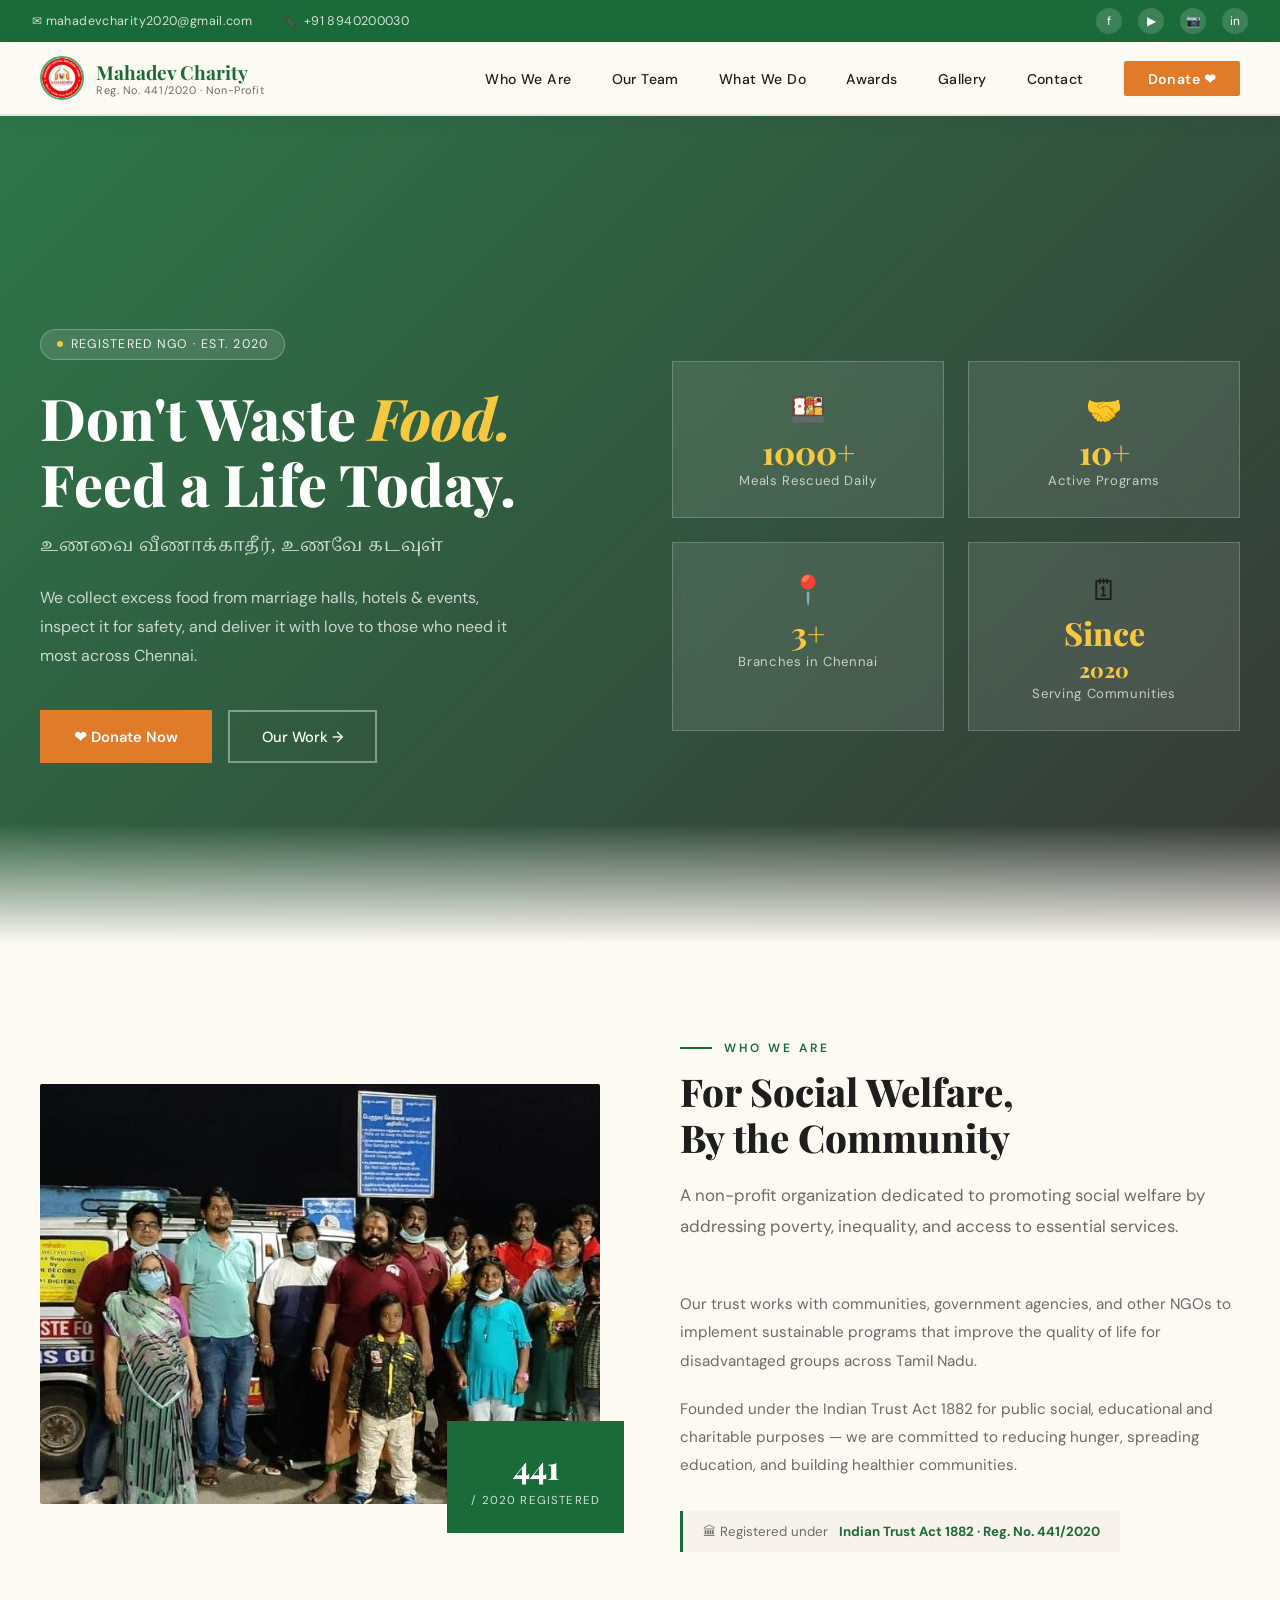
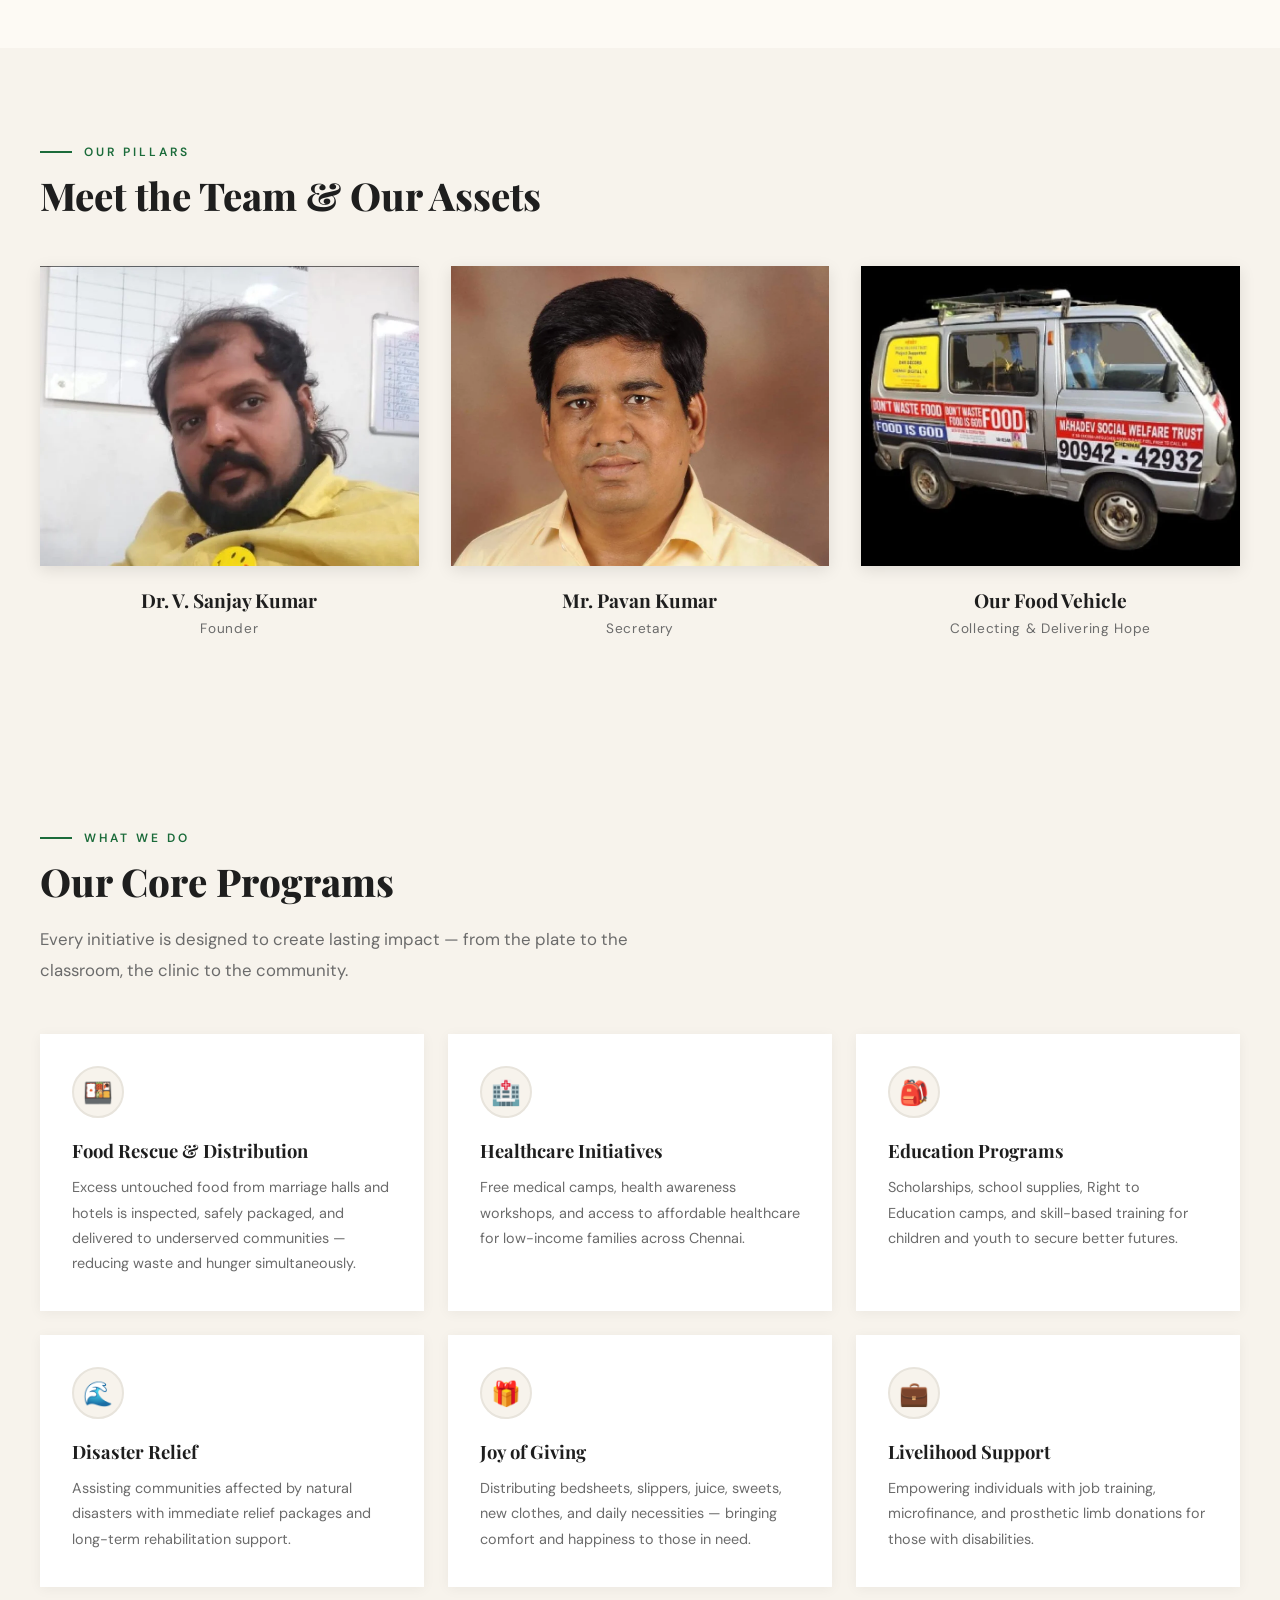
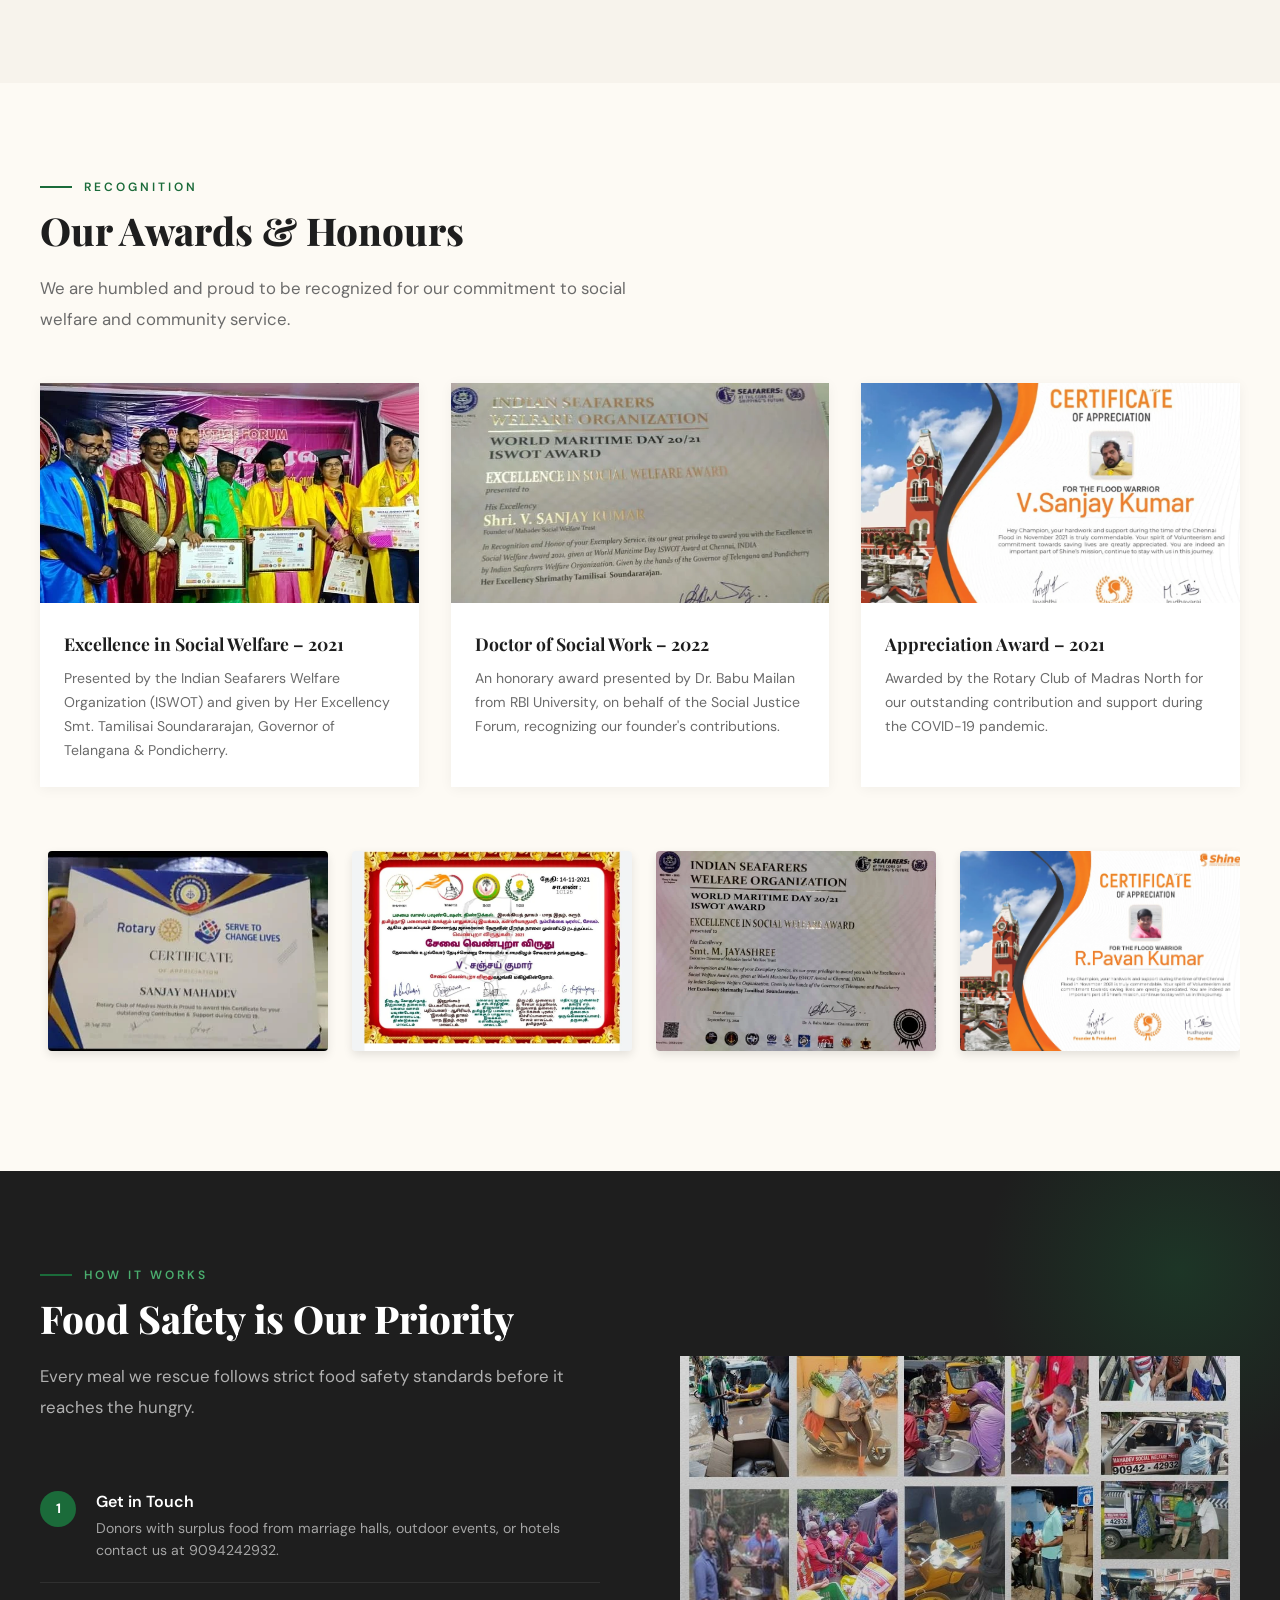
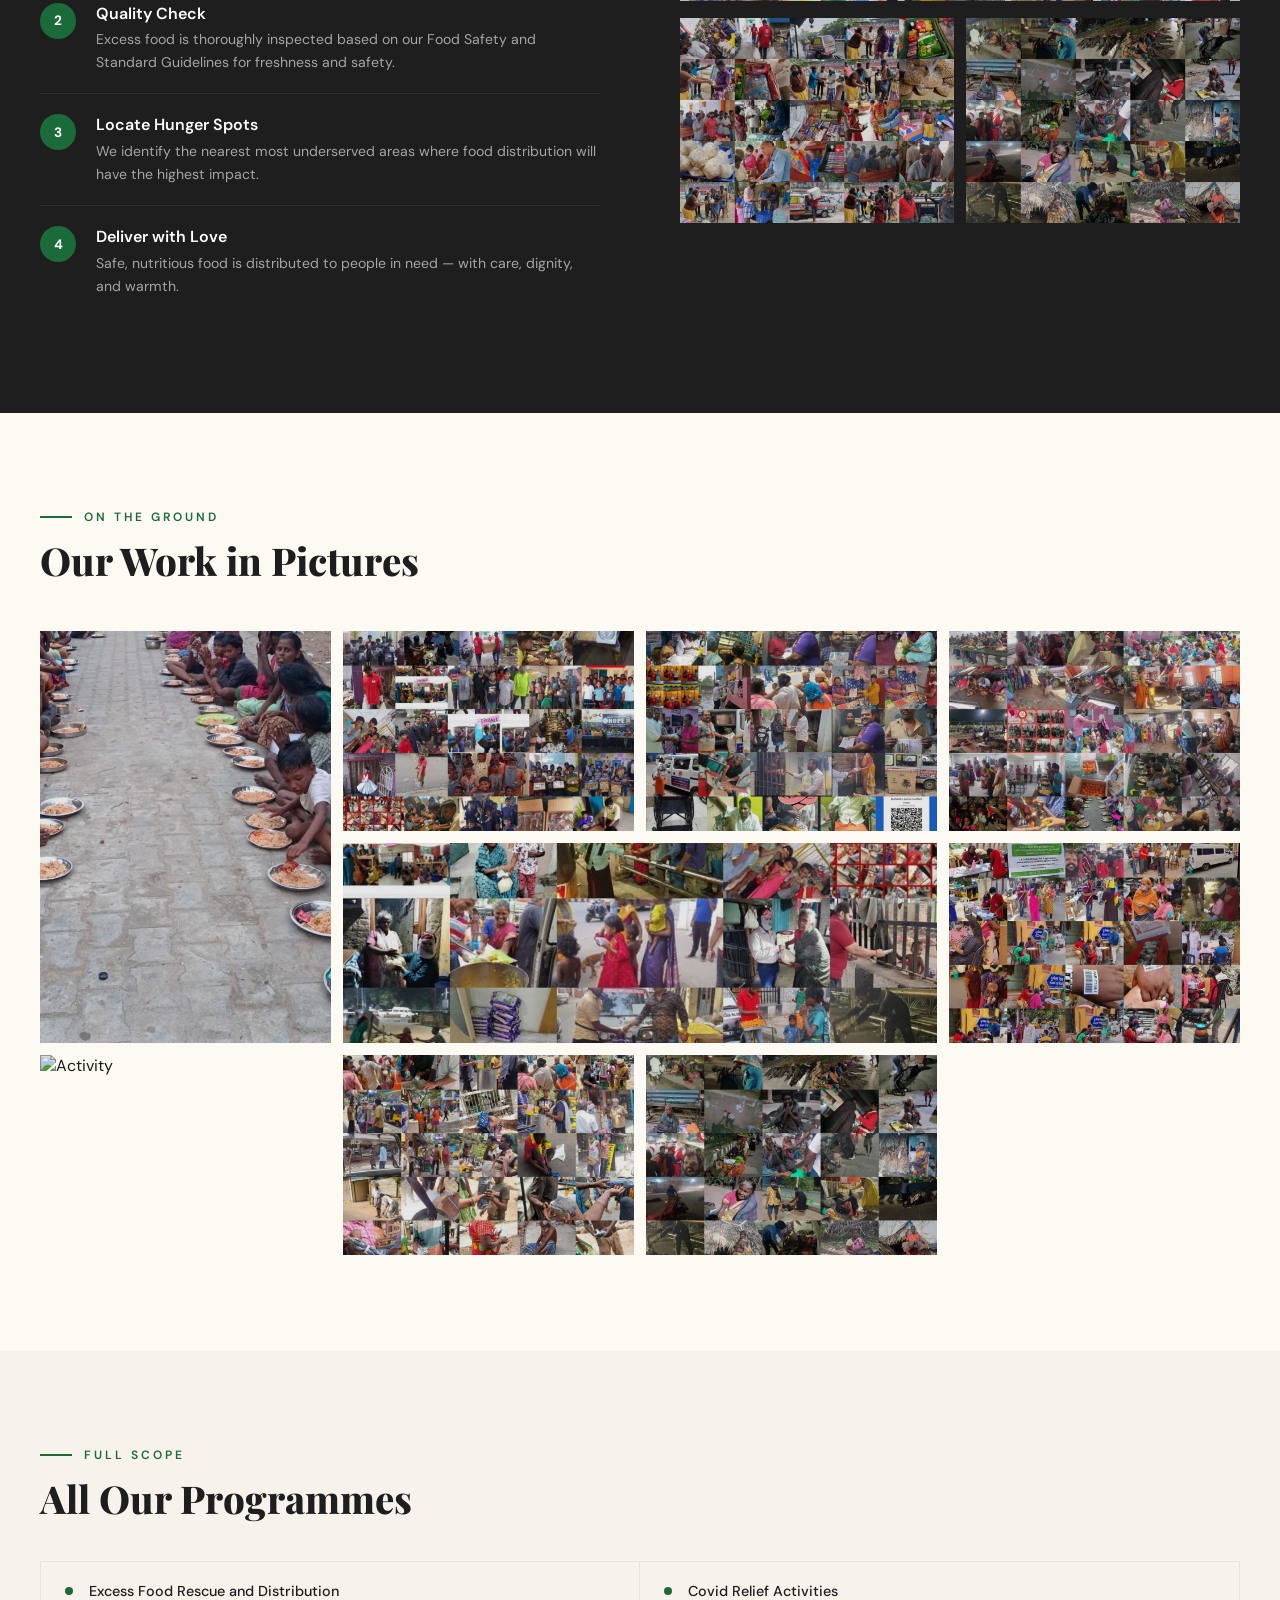
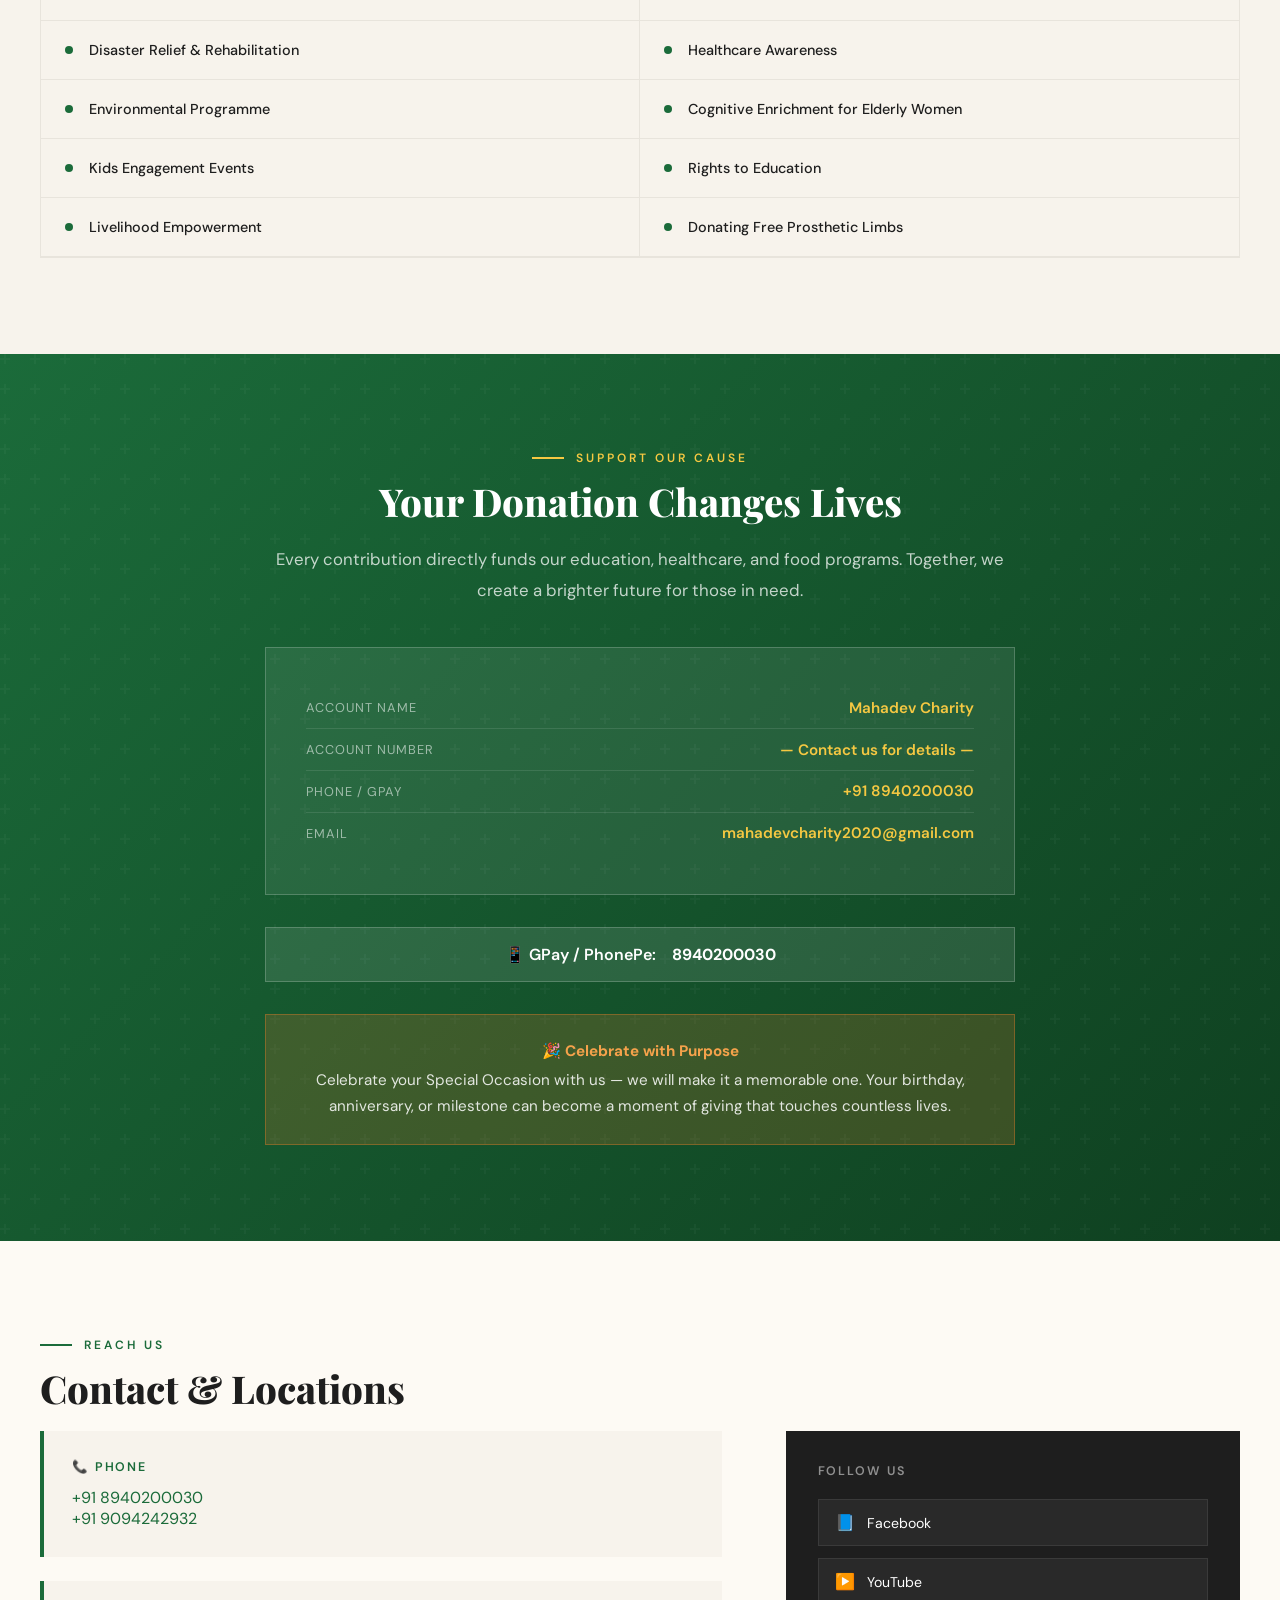
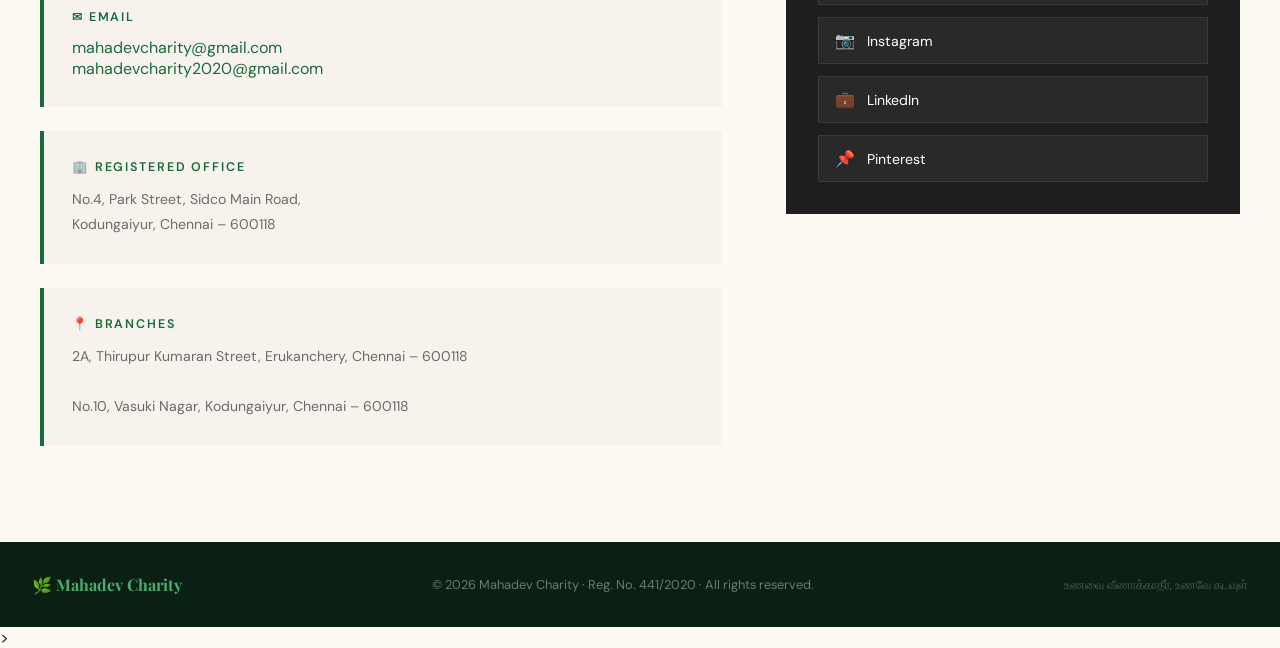
==== commit 67f41a7f: "changes" ====
--- a/index.html
+++ b/index.html
@@ -3,304 +3,413 @@
 <head>
 <meta charset="UTF-8">
 <meta name="viewport" content="width=device-width, initial-scale=1.0">
-<title>Mahadev Religious Trust | Sri Patabhishega Ramar Temple</title>
-<link href="https://fonts.googleapis.com/css2?family=Cinzel+Decorative:wght@400;700&family=Cinzel:wght@400;600;700&family=Lora:ital,wght@0,400;0,500;1,400&family=Noto+Serif+Tamil:wght@400;600&display=swap" rel="stylesheet">
-<link rel="stylesheet" href="./assets/css/styles.css">
+<title>Mahadev Charity | Don't Waste Food · உணவை வீணாக்காதீர்</title>
+<link href="https://fonts.googleapis.com/css2?family=Playfair+Display:ital,wght@0,700;0,800;1,700&family=DM+Sans:wght@300;400;500;600&family=Noto+Serif+Tamil:wght@400;600&display=swap" rel="stylesheet">
+<link rel="stylesheet" type="text/css" href="./assets/styles/styles.css">
 </head>
 <body>
 
-<!-- DECORATIVE TOP BORDER -->
-<div class="mandala-border"></div>
+<!-- TOP BAR -->
+<div class="topbar">
+  <div class="topbar-left">
+    <a href="mailto:mahadevcharity2020@gmail.com">✉ mahadevcharity2020@gmail.com</a>
+    <a href="tel:+918940200030">📞 +91 8940200030</a>
+  </div>
+  <div class="topbar-social">
+    <a href="https://www.facebook.com/mahadev.trust.3" target="_blank" title="Facebook">f</a>
+    <a href="https://youtube.com/@mahadevcharity" target="_blank" title="YouTube">▶</a>
+    <a href="https://www.instagram.com/Mahadevcharity/" target="_blank" title="Instagram">📷</a>
+    <a href="https://www.linkedin.com/in/mahadev-charity-325084237" target="_blank" title="LinkedIn">in</a>
+  </div>
+</div>
 
 <!-- NAV -->
 <nav>
   <div class="nav-inner">
-    <a href="#home" class="nav-logo">🕉 Mahadev Religious Trust</a>
+    <a href="#home" class="nav-brand">
+      <div class="nav-brand-logo">
+        <img src="./assets/images/logo.jpg" alt="Mahadev Charity">
+      </div>
+      <div>
+        <span class="nav-brand-text">Mahadev Charity</span>
+        <span class="nav-brand-sub">Reg. No. 441/2020 · Non-Profit</span>
+      </div>
+    </a>
     <ul class="nav-links">
-      <li><a href="#about">About</a></li>
-      <li><a href="#history">History</a></li>
+      <li><a href="#about">Who We Are</a></li>
+      <li><a href="#team">Our Team</a></li>
+      <li><a href="#programs">What We Do</a></li>
+      <li><a href="#awards">Awards</a></li>
       <li><a href="#gallery">Gallery</a></li>
-      <li><a href="#donate">Donate</a></li>
       <li><a href="#contact">Contact</a></li>
+      <li><a href="#donate" class="nav-donate">Donate ❤</a></li>
     </ul>
   </div>
 </nav>
 
 <!-- HERO -->
 <section class="hero" id="home">
-  <!-- Floating particles -->
-  <div class="particle" style="width:3px;height:3px;left:10%;animation-duration:8s;animation-delay:0s;"></div>
-  <div class="particle" style="width:2px;height:2px;left:25%;animation-duration:11s;animation-delay:2s;"></div>
-  <div class="particle" style="width:4px;height:4px;left:50%;animation-duration:9s;animation-delay:1s;"></div>
-  <div class="particle" style="width:2px;height:2px;left:70%;animation-duration:12s;animation-delay:3s;"></div>
-  <div class="particle" style="width:3px;height:3px;left:85%;animation-duration:10s;animation-delay:0.5s;"></div>
-  <div class="particle" style="width:2px;height:2px;left:40%;animation-duration:14s;animation-delay:4s;"></div>
-
-  <div class="hero-content">
-    <span class="hero-om">🕉</span>
-    <p class="hero-tagline">Mahadev Religious Trust presents</p>
-    <h1 class="hero-title">Sri Patabhishega Ramar Sametha<br>Baktha Navagraha Anjaneyar Temple</h1>
-    <div class="hero-divider">
-      <span class="hero-divider-icon">✦</span>
-    </div>
-    <p class="hero-desc">
-      Be part of the sacred initiative to restore this temple to its former magnificence.<br>
-      Dedicated to spreading spiritual practices, education, and community service.
-    </p>
-    <a href="#donate" class="hero-cta">
-      <span>🙏 Support the Renovation</span>
-    </a>
-  </div>
-</section>
-
-<!-- ABOUT / MISSION -->
-<section class="mission" id="about">
-  <div class="section-inner">
-    <div class="mission-grid reveal">
-      <div class="mission-text">
-        <span class="section-label">Our Purpose</span>
-        <h2 class="section-title">Our Sacred Mission</h2>
-        <div class="gold-rule"><div class="gold-rule-dot"></div></div>
-        <p>We are dedicated to teaching and spreading spiritual practices, education, and community service. We aim to promote peace, compassion, and devotion in society.</p>
-        <p>Your charitable support will help us restore and renovate this sacred space for future generations, ensuring that devotees may continue to experience divine blessings for centuries to come.</p>
-      </div>
-      <div class="mission-cards">
-        <div class="mission-card">
-          <div class="mission-card-icon">🙏</div>
-          <h3>Spiritual Practice</h3>
-          <p>Daily pujas and special celebrations on sacred days</p>
-        </div>
-        <div class="mission-card">
-          <div class="mission-card-icon">📚</div>
-          <h3>Education</h3>
-          <p>Spreading vedic knowledge and cultural heritage</p>
-        </div>
-        <div class="mission-card">
-          <div class="mission-card-icon">🤝</div>
-          <h3>Community Service</h3>
-          <p>Annadanam and support for the community</p>
-        </div>
-        <div class="mission-card">
-          <div class="mission-card-icon">🏛️</div>
-          <h3>Temple Renovation</h3>
-          <p>Restoring this divine space to its former glory</p>
-        </div>
-      </div>
-    </div>
-  </div>
-</section>
-
-<!-- DEITIES -->
-<section class="deities" id="deities">
+  <div class="hero-inner" style="max-width:1200px;margin:0 auto;width:100%;">
+    <div class="hero-text">
+      <div class="hero-badge">
+        <div class="hero-badge-dot"></div>
+        Registered NGO · Est. 2020
+      </div>
+      <h1 class="hero-title">
+        Don't Waste <em>Food.</em><br>Feed a Life Today.
+      </h1>
+      <p class="hero-tamil">உணவை வீணாக்காதீர், உணவே கடவுள்</p>
+      <p class="hero-desc">
+        We collect excess food from marriage halls, hotels & events, inspect it for safety, and deliver it with love to those who need it most across Chennai.
+      </p>
+      <div class="hero-actions">
+        <a href="#donate" class="btn-primary">❤ Donate Now</a>
+        <a href="#programs" class="btn-secondary">Our Work →</a>
+      </div>
+    </div>
+    <div class="hero-stats">
+      <div class="stat-card">
+        <div class="stat-icon">🍱</div>
+        <div class="stat-num">1000+</div>
+        <div class="stat-label">Meals Rescued Daily</div>
+      </div>
+      <div class="stat-card">
+        <div class="stat-icon">🤝</div>
+        <div class="stat-num">10+</div>
+        <div class="stat-label">Active Programs</div>
+      </div>
+      <div class="stat-card">
+        <div class="stat-icon">📍</div>
+        <div class="stat-num">3+</div>
+        <div class="stat-label">Branches in Chennai</div>
+      </div>
+      <div class="stat-card">
+        <div class="stat-icon">🗓</div>
+        <div class="stat-num">Since<br><span style="font-size:1.3rem">2020</span></div>
+        <div class="stat-label">Serving Communities</div>
+      </div>
+    </div>
+  </div>
+</section>
+
+<!-- ABOUT -->
+<section class="about" id="about">
+  <div class="section-inner">
+    <div class="about-grid reveal">
+      <div class="about-image-wrap">
+        <img class="about-img-main"
+          src="./assets/images/photo1.jpg"
+          alt="Mahadev Charity team at work">
+        <div class="about-img-badge">
+          <span class="about-img-badge-num">441</span>
+          <span class="about-img-badge-txt">/ 2020 REGISTERED</span>
+        </div>
+      </div>
+      <div class="about-content">
+        <span class="section-eyebrow">Who We Are</span>
+        <h2 class="section-title">For Social Welfare,<br>By the Community</h2>
+        <p class="section-lead">
+          A non-profit organization dedicated to promoting social welfare by addressing poverty, inequality, and access to essential services.
+        </p>
+        <p style="font-size:0.95rem;line-height:1.85;color:var(--mid-gray);margin-bottom:1.25rem;">
+          Our trust works with communities, government agencies, and other NGOs to implement sustainable programs that improve the quality of life for disadvantaged groups across Tamil Nadu.
+        </p>
+        <p style="font-size:0.95rem;line-height:1.85;color:var(--mid-gray);">
+          Founded under the Indian Trust Act 1882 for public social, educational and charitable purposes — we are committed to reducing hunger, spreading education, and building healthier communities.
+        </p>
+        <div class="about-reg">
+          🏛 Registered under <strong>&nbsp;Indian Trust Act 1882 · Reg. No. 441/2020</strong>
+        </div>
+      </div>
+    </div>
+  </div>
+</section>
+
+<!-- TEAM -->
+<section class="team-section" id="team">
+  <div class="section-inner">
+    <span class="section-eyebrow reveal">Our Pillars</span>
+    <h2 class="section-title reveal">Meet the Team & Our Assets</h2>
+    <div class="team-grid">
+      <div class="team-member reveal">
+        <img src="./assets/images/founder.jpg" alt="Dr. V. Sanjay Kumar">
+        <h4>Dr. V. Sanjay Kumar</h4>
+        <span>Founder</span>
+      </div>
+      <div class="team-member reveal reveal-delay-1">
+        <img src="./assets/images/secretary.jpg" alt="Mr. Pavan Kumar">
+        <h4>Mr. Pavan Kumar</h4>
+        <span>Secretary</span>
+      </div>
+      <div class="team-member reveal reveal-delay-2">
+        <img src="./assets/images/food-vehicle.jpg" alt="Food Vehicle">
+        <h4>Our Food Vehicle</h4>
+        <span>Collecting & Delivering Hope</span>
+      </div>
+    </div>
+  </div>
+</section>
+
+<!-- PROGRAMS -->
+<section class="programs" id="programs">
+  <div class="section-inner">
+    <span class="section-eyebrow reveal">What We Do</span>
+    <h2 class="section-title reveal">Our Core Programs</h2>
+    <p class="section-lead reveal">Every initiative is designed to create lasting impact — from the plate to the classroom, the clinic to the community.</p>
+    <div class="program-grid">
+      <div class="program-card reveal reveal-delay-1">
+        <div class="program-icon">🍱</div>
+        <h3>Food Rescue & Distribution</h3>
+        <p>Excess untouched food from marriage halls and hotels is inspected, safely packaged, and delivered to underserved communities — reducing waste and hunger simultaneously.</p>
+      </div>
+      <div class="program-card reveal reveal-delay-2">
+        <div class="program-icon">🏥</div>
+        <h3>Healthcare Initiatives</h3>
+        <p>Free medical camps, health awareness workshops, and access to affordable healthcare for low-income families across Chennai.</p>
+      </div>
+      <div class="program-card reveal reveal-delay-3">
+        <div class="program-icon">🎒</div>
+        <h3>Education Programs</h3>
+        <p>Scholarships, school supplies, Right to Education camps, and skill-based training for children and youth to secure better futures.</p>
+      </div>
+      <div class="program-card reveal reveal-delay-1">
+        <div class="program-icon">🌊</div>
+        <h3>Disaster Relief</h3>
+        <p>Assisting communities affected by natural disasters with immediate relief packages and long-term rehabilitation support.</p>
+      </div>
+      <div class="program-card reveal reveal-delay-2">
+        <div class="program-icon">🎁</div>
+        <h3>Joy of Giving</h3>
+        <p>Distributing bedsheets, slippers, juice, sweets, new clothes, and daily necessities — bringing comfort and happiness to those in need.</p>
+      </div>
+      <div class="program-card reveal reveal-delay-3">
+        <div class="program-icon">💼</div>
+        <h3>Livelihood Support</h3>
+        <p>Empowering individuals with job training, microfinance, and prosthetic limb donations for those with disabilities.</p>
+      </div>
+    </div>
+  </div>
+</section>
+
+<!-- AWARDS -->
+<section class="awards-section" id="awards">
+  <div class="section-inner">
+    <span class="section-eyebrow reveal">Recognition</span>
+    <h2 class="section-title reveal">Our Awards & Honours</h2>
+    <p class="section-lead reveal">We are humbled and proud to be recognized for our commitment to social welfare and community service.</p>
+    <div class="awards-grid">
+      <div class="award-card reveal">
+        <img src="./assets/images/award0.jpg" alt="Excellance in Social Welfare Award">
+        <div class="award-content">
+          <h3>Excellence in Social Welfare – 2021</h3>
+          <p>Presented by the Indian Seafarers Welfare Organization (ISWOT) and given by Her Excellency Smt. Tamilisai Soundararajan, Governor of Telangana & Pondicherry.</p>
+        </div>
+      </div>
+      <div class="award-card reveal reveal-delay-1">
+        <img src="./assets/images/award1.jpg" alt="Doctor of Social Work Award">
+        <div class="award-content">
+          <h3>Doctor of Social Work – 2022</h3>
+          <p>An honorary award presented by Dr. Babu Mailan from RBI University, on behalf of the Social Justice Forum, recognizing our founder's contributions.</p>
+        </div>
+      </div>
+      <div class="award-card reveal reveal-delay-2">
+        <img src="./assets/images/award2.jpg" alt="Rotary Club Appreciation">
+        <div class="award-content">
+          <h3>Appreciation Award – 2021</h3>
+          <p>Awarded by the Rotary Club of Madras North for our outstanding contribution and support during the COVID-19 pandemic.</p>
+        </div>
+      </div>
+    </div>
+    <div class="awards-carousel reveal reveal-delay-3">
+      <div class="awards-carousel-item"><img src="./assets/images/award3.jpg" alt="Award Recognition"></div>
+      <div class="awards-carousel-item"><img src="./assets/images/award4.jpg" alt="Award Recognition"></div>
+      <div class="awards-carousel-item"><img src="./assets/images/award5.jpg" alt="Award Recognition"></div>
+      <div class="awards-carousel-item"><img src="./assets/images/award6.jpg" alt="Award Recognition"></div>
+      <div class="awards-carousel-item"><img src="./assets/images/award7.jpg" alt="Award Recognition"></div>
+    </div>
+  </div>
+</section>
+
+<!-- FOOD RESCUE PROCESS -->
+<section class="food-rescue">
+  <div class="section-inner">
+    <div class="food-rescue-grid">
+      <div class="reveal">
+        <span class="section-eyebrow" style="color:var(--green-light);">How It Works</span>
+        <h2 class="section-title">Food Safety is Our Priority</h2>
+        <p class="section-lead">Every meal we rescue follows strict food safety standards before it reaches the hungry.</p>
+        <div class="process-steps">
+          <div class="step">
+            <div class="step-num">1</div>
+            <div class="step-content">
+              <h4>Get in Touch</h4>
+              <p>Donors with surplus food from marriage halls, outdoor events, or hotels contact us at 9094242932.</p>
+            </div>
+          </div>
+          <div class="step">
+            <div class="step-num">2</div>
+            <div class="step-content">
+              <h4>Quality Check</h4>
+              <p>Excess food is thoroughly inspected based on our Food Safety and Standard Guidelines for freshness and safety.</p>
+            </div>
+          </div>
+          <div class="step">
+            <div class="step-num">3</div>
+            <div class="step-content">
+              <h4>Locate Hunger Spots</h4>
+              <p>We identify the nearest most underserved areas where food distribution will have the highest impact.</p>
+            </div>
+          </div>
+          <div class="step">
+            <div class="step-num">4</div>
+            <div class="step-content">
+              <h4>Deliver with Love</h4>
+              <p>Safe, nutritious food is distributed to people in need — with care, dignity, and warmth.</p>
+            </div>
+          </div>
+        </div>
+      </div>
+      <div class="food-images reveal">
+        <div class="food-img-item">
+          <img src="./assets/images/fooddistribution.jpg" alt="Food distribution">
+        </div>
+        <div class="food-img-item">
+          <img src="./assets/images/joyofgiving.jpg" alt="Joy of giving">
+        </div>
+        <div class="food-img-item">
+          <img src="./assets/images/activity0.jpg" alt="Distribution activity">
+        </div>
+      </div>
+    </div>
+  </div>
+</section>
+
+<!-- GALLERY -->
+<section class="gallery-section" id="gallery">
+  <div class="section-inner">
+    <span class="section-eyebrow reveal">On the Ground</span>
+    <h2 class="section-title reveal">Our Work in Pictures</h2>
+    <div class="gallery-masonry reveal">
+      <div class="gitem"><img src="./assets/images/activity6.jpg" alt="Activity"><div class="gitem-overlay"></div></div>
+      <div class="gitem"><img src="./assets/images/activity5.jpg" alt="Activity"><div class="gitem-overlay"></div></div>
+      <div class="gitem"><img src="./assets/images/activity4.jpg" alt="Activity"><div class="gitem-overlay"></div></div>
+      <div class="gitem"><img src="./assets/images/activity3.jpg" alt="Activity"><div class="gitem-overlay"></div></div>
+      <div class="gitem"><img src="./assets/images/activity2.jpg" alt="Activity"><div class="gitem-overlay"></div></div>
+      <div class="gitem"><img src="./assets/images/activity7.jpg" alt="Activity"><div class="gitem-overlay"></div></div>
+      <div class="gitem"><img src="./assets/images/activity.jpg" alt="Activity"><div class="gitem-overlay"></div></div>
+      <div class="gitem"><img src="./assets/images/activity1.jpg" alt="Activity"><div class="gitem-overlay"></div></div>
+      <div class="gitem"><img src="./assets/images/activity0.jpg" alt="Activity"><div class="gitem-overlay"></div></div>
+    </div>
+  </div>
+</section>
+
+<!-- ALL PROGRAMMES -->
+<section class="programmes">
+  <div class="section-inner">
+    <span class="section-eyebrow reveal">Full Scope</span>
+    <h2 class="section-title reveal">All Our Programmes</h2>
+    <div class="prog-list reveal">
+      <div class="prog-item"><div class="prog-dot"></div>Excess Food Rescue and Distribution</div>
+      <div class="prog-item"><div class="prog-dot"></div>Covid Relief Activities</div>
+      <div class="prog-item"><div class="prog-dot"></div>Disaster Relief & Rehabilitation</div>
+      <div class="prog-item"><div class="prog-dot"></div>Healthcare Awareness</div>
+      <div class="prog-item"><div class="prog-dot"></div>Environmental Programme</div>
+      <div class="prog-item"><div class="prog-dot"></div>Cognitive Enrichment for Elderly Women</div>
+      <div class="prog-item"><div class="prog-dot"></div>Kids Engagement Events</div>
+      <div class="prog-item"><div class="prog-dot"></div>Rights to Education</div>
+      <div class="prog-item"><div class="prog-dot"></div>Livelihood Empowerment</div>
+      <div class="prog-item"><div class="prog-dot"></div>Donating Free Prosthetic Limbs</div>
+    </div>
+  </div>
+</section>
+
+<!-- DONATE -->
+<section class="donate-section" id="donate">
   <div class="section-inner reveal">
-    <span class="section-label">Presiding Deities</span>
-    <h2 class="section-title">கோவில் தெய்வங்கள்</h2>
-    <div class="gold-rule"><div class="gold-rule-dot"></div></div>
-    <p class="deities-text">
-      கோவிலின் பிரதான தெய்வமாக ஶ்ரீ பட்டாபிஷேகராமர் ஸ்மேத 9 நவகிரஹங்கள் மற்றும் 27 நட்சத்திரங்களையும் தன் வாலில் உள்ளடக்கிய ஶ்ரீ பக்த நவக்கிரஹ ஆஞ்சநேயர் அருள்பாலிக்கின்றார்.
-    </p>
-    <div class="deities-list">
-      <div class="deity-chip">🕉 Sri Patabhishega Ramar</div>
-      <div class="deity-chip">🌟 Baktha Navagraha Anjaneyar</div>
-      <div class="deity-chip">✨ Sri Lakshmi Narayaner</div>
-      <div class="deity-chip">🌸 Sri Lakshmi Hayagrivan</div>
-      <div class="deity-chip">💊 Sri Dhanvantari</div>
-      <div class="deity-chip">⚔️ Sri Vishnu Durgai</div>
-      <div class="deity-chip">🙏 Dhyana Anjaneyar</div>
-    </div>
-  </div>
-</section>
-
-<!-- TIMINGS -->
-<section class="timings" id="timings">
-  <div class="section-inner reveal">
-    <span class="section-label">Daily Schedule</span>
-    <h2 class="section-title">வழிபாடுகள்</h2>
-    <div class="gold-rule"><div class="gold-rule-dot"></div></div>
-    <div class="timings-grid">
-      <div class="timing-block">
-        <div class="timing-time">7:30 – 9:30 AM</div>
-        <div class="timing-label">Morning Puja</div>
-        <p class="timing-desc">காலை வழிபாடு — தினந்தோறும் காலை 7.30 முதல் 9.30 மணி வரை பூஜைகள் நடைபெறும்.</p>
-      </div>
-      <div class="timing-block">
-        <div class="timing-time">5:30 – 6:30 PM</div>
-        <div class="timing-label">Evening Puja</div>
-        <p class="timing-desc">மாலை வழிபாடு — மாலையில் 5.30 முதல் இரவு 6.30 மணி வரை பூஜைகள் நடைபெறும்.</p>
-      </div>
-      <div class="timing-block">
-        <div class="timing-time">Thu & Sat</div>
-        <div class="timing-label">Special Alankaram</div>
-        <p class="timing-desc">வியாழன் மற்றும் சனி நாட்களில் ஆஞ்சநேயருக்கு சிறப்பு அலங்காரங்கள் நடைபெறும்.</p>
-      </div>
-      <div class="timing-block">
-        <div class="timing-time">Special Days</div>
-        <div class="timing-label">Annadanam</div>
-        <p class="timing-desc">விசேஷ நாட்களில் சிறப்பு பூஜைகளும், கோவில் சார்பாக அன்னதானமும் வழங்கப்படுகிறது.</p>
-      </div>
-    </div>
-  </div>
-</section>
-
-<!-- HISTORY -->
-<section class="history" id="history">
-  <div class="section-inner reveal">
-    <span class="section-label">தலவரலாறு</span>
-    <h2 class="section-title">Temple History</h2>
-    <div class="gold-rule"><div class="gold-rule-dot"></div></div>
-    <p class="history-body">
-      கலியுகத்தில் இறைவனை பக்தியின் வழியாக மட்டுமே காண இயலும் என்ற தத்துவத்தை மக்களிடத்தில் உணர்த்தும் வண்ணம் இராம பக்தியினை என்றென்றும் பக்தி மார்க்கமாக தியானித்து நம் யுகத்திலும் சிரஞ்சீவியாக காட்சியளிக்கின்றார்.
-    </p>
-    <div class="history-highlight">
-      108 திவ்ய தேசங்கள் உள்ளடக்கிய, 40 சோழநாட்டுத் திருப்பதிகளில் ஒன்றான கும்பகோணம் அருகில் அமைந்துள்ள ஶ்ரீ ஆதனூரில் அருள்பாலிக்கும் ஆஞ்சநேயர், 27 நட்சத்திரங்கள், 9 நவகிரஹங்கள், 12 ராசிகள் ஆகியவற்றை தன் வாலில் உள்ளடக்கி காட்சியளிக்கிறார்.
-    </div>
-    <p class="history-body">
-      திருவள்ளூர் மாவட்டத்தில் அமைந்துள்ள ஶ்ரீ பக்த நவக்ரஹ ஆஞ்சநேயர் திருக்கோவில், முக்கியப் புண்ணியத் தலங்களில் ஒன்றாகத் திகழுகின்றது. கணவன் மனைவிக்கு இடையிலான பிரச்சனைகளை தீர்க்கும் ஆற்றல் பெற்றவர் ஆஞ்சநேயர்.
-    </p>
-  </div>
-</section>
-
-<!-- GALLERY -->
-<section class="gallery" id="gallery">
-  <div class="section-inner">
-    <span class="section-label reveal">Sacred Moments</span>
-    <h2 class="section-title reveal">Gallery</h2>
-    <div class="gold-rule reveal"><div class="gold-rule-dot"></div></div>
-    <div class="gallery-grid reveal">
-      <div class="gallery-item">
-        <img src="./assets/images/gallery01/1112d11a.jpg" alt="Temple">
-      </div>
-      <div class="gallery-item">
-        <img src="./assets/images/gallery01/f06be912.jpg" alt="Temple">
-      </div>
-      <div class="gallery-item">
-        <img src="./assets/images/gallery01/22bf100a.jpg" alt="Temple">
-      </div>
-      <div class="gallery-item">
-        <img src="./assets/images/gallery01/413bac12.jpg" alt="Temple">
-      </div>
-      <div class="gallery-item">
-        <img src="./assets/images/gallery01/3a260b54.jpg" alt="Temple">
-      </div>
-      <div class="gallery-item">
-        <img src="./assets/images/gallery02/b399814a.jpg" alt="Temple">
-      </div>
-      <div class="gallery-item">
-        <img src="./assets/images/gallery02/10a17a41.jpg" alt="Temple">
-      </div>
-      <div class="gallery-item">
-        <img src="./assets/images/gallery03/933d55cc.jpg" alt="Temple">
-      </div>
-      <div class="gallery-item">
-        <img src="./assets/images/gallery03/d388b1b1.jpg" alt="Temple">
-      </div>
-      <div class="gallery-item">
-        <img src="./assets/images/gallery03/b74a6309.jpg" alt="Temple">
-      </div>
-    </div>
-  </div>
-</section>
-
-<!-- DONATE -->
-<section class="donate" id="donate">
-  <div class="section-inner reveal">
-    <span class="section-label">Support Us</span>
-    <h2 class="section-title">உங்கள் பங்களிப்பு</h2>
-    <div class="gold-rule" style="justify-content:center;"><div class="gold-rule-dot"></div></div>
-    <p class="donate-tagline">
-      உங்க small contribution kovil-க்கு big blessing ஆக மாறும் 🙏<br>
-      Your small contribution makes a big difference. இன்றே temple renovation-க்கு உங்க support கொடுங்க.
-    </p>
-    <div class="bank-card">
-      <div class="bank-row">
-        <span class="bank-key">Account Name</span>
-        <span class="bank-val">Mahadev Religious Trust</span>
-      </div>
-      <div class="bank-row">
-        <span class="bank-key">Account Number</span>
-        <span class="bank-val">200002809740</span>
-      </div>
-      <div class="bank-row">
-        <span class="bank-key">Account Type</span>
-        <span class="bank-val">Current Account</span>
-      </div>
-      <div class="bank-row">
-        <span class="bank-key">Bank Branch</span>
-        <span class="bank-val">Surapet</span>
-      </div>
-      <div class="bank-row">
-        <span class="bank-key">IFSC Code</span>
-        <span class="bank-val">ESFB0001134</span>
-      </div>
-      <div class="bank-row">
-        <span class="bank-key">MICR Code</span>
-        <span class="bank-val">600756028</span>
-      </div>
-    </div>
-    <div class="gpay-badge">📱 GPay: 8940200030</div>
+    <span class="section-eyebrow">Support Our Cause</span>
+    <h2 class="section-title">Your Donation Changes Lives</h2>
+    <p class="section-lead">Every contribution directly funds our education, healthcare, and food programs. Together, we create a brighter future for those in need.</p>
+    <div class="donate-card">
+      <div class="donate-row">
+        <span class="donate-key">Account Name</span>
+        <span class="donate-val">Mahadev Charity</span>
+      </div>
+      <div class="donate-row">
+        <span class="donate-key">Account Number</span>
+        <span class="donate-val">— Contact us for details —</span>
+      </div>
+      <div class="donate-row">
+        <span class="donate-key">Phone / GPay</span>
+        <span class="donate-val">+91 8940200030</span>
+      </div>
+      <div class="donate-row">
+        <span class="donate-key">Email</span>
+        <span class="donate-val">mahadevcharity2020@gmail.com</span>
+      </div>
+    </div>
+    <div class="gpay-row">📱 GPay / PhonePe: <strong>8940200030</strong></div>
+    <div class="occasion-box">
+      <strong>🎉 Celebrate with Purpose</strong>
+      Celebrate your Special Occasion with us — we will make it a memorable one. Your birthday, anniversary, or milestone can become a moment of giving that touches countless lives.
+    </div>
   </div>
 </section>
 
 <!-- CONTACT -->
 <section class="contact" id="contact">
   <div class="section-inner">
-    <span class="section-label reveal">Reach Us</span>
-    <h2 class="section-title reveal">Contact</h2>
-    <div class="gold-rule reveal"><div class="gold-rule-dot"></div></div>
+    <span class="section-eyebrow reveal">Reach Us</span>
+    <h2 class="section-title reveal">Contact & Locations</h2>
     <div class="contact-grid reveal">
-      <div class="contact-block">
-        <div class="contact-block-icon">🏢</div>
-        <h3>Registered Office</h3>
-        <address>
-          10, 1st St, Kodungaiyur (East),<br>
-          Vasuki Nagar, Kodungaiyur,<br>
-          Chennai, Tamil Nadu 600118
-        </address>
-      </div>
-      <div class="contact-block">
-        <div class="contact-block-icon">🛕</div>
-        <h3>Temple Address</h3>
-        <address>
-          No. 33, Egambara Chathiram,<br>
-          Avadi, Pandeswaram,<br>
-          Tamil Nadu 600055
-        </address>
-        <a href="https://share.google/wdbdgYgPdtgRRgXFo" target="_blank" class="map-btn">📍 View on Map</a>
-      </div>
-      <div class="contact-block">
-        <div class="contact-block-icon">📞</div>
-        <h3>Contact Us</h3>
-        <p>Reach us on WhatsApp:</p>
-        <a href="https://wa.me/919094242932">💬 Sanjay Kumar — 9094242932</a>
-        <a href="https://wa.me/919840823546">💬 Prabhakaran — 9840823546</a>
+      <div class="contact-blocks">
+        <div class="contact-block">
+          <h4>📞 Phone</h4>
+          <a href="tel:+918940200030">+91 8940200030</a>
+          <a href="tel:+919094242932">+91 9094242932</a>
+        </div>
+        <div class="contact-block">
+          <h4>✉ Email</h4>
+          <a href="mailto:mahadevcharity@gmail.com">mahadevcharity@gmail.com</a>
+          <a href="mailto:mahadevcharity2020@gmail.com">mahadevcharity2020@gmail.com</a>
+        </div>
+        <div class="contact-block">
+          <h4>🏢 Registered Office</h4>
+          <address>No.4, Park Street, Sidco Main Road,<br>Kodungaiyur, Chennai – 600118</address>
+        </div>
+        <div class="contact-block">
+          <h4>📍 Branches</h4>
+          <address>
+            2A, Thirupur Kumaran Street, Erukanchery, Chennai – 600118<br><br>
+            No.10, Vasuki Nagar, Kodungaiyur, Chennai – 600118
+          </address>
+        </div>
+      </div>
+      <div>
+        <div class="social-panel">
+          <h4>Follow Us</h4>
+          <div class="social-links">
+            <a class="social-link" href="https://www.facebook.com/mahadev.trust.3" target="_blank"><span class="social-link-icon">📘</span> Facebook</a>
+            <a class="social-link" href="https://youtube.com/@mahadevcharity" target="_blank"><span class="social-link-icon">▶️</span> YouTube</a>
+            <a class="social-link" href="https://www.instagram.com/Mahadevcharity/" target="_blank"><span class="social-link-icon">📷</span> Instagram</a>
+            <a class="social-link" href="https://www.linkedin.com/in/mahadev-charity-325084237" target="_blank"><span class="social-link-icon">💼</span> LinkedIn</a>
+            <a class="social-link" href="https://pin.it/2u6QyT4WZ" target="_blank"><span class="social-link-icon">📌</span> Pinterest</a>
+          </div>
+        </div>
       </div>
     </div>
   </div>
 </section>
 
 <!-- FOOTER -->
-<div class="mandala-border"></div>
 <footer>
-  <span class="footer-om">🕉</span>
-  <p>© 2026 Mahadev Religious Trust. All rights reserved. | Sri Patabhishega Ramar Sametha Baktha Navagraha Anjaneyar Temple</p>
+  <span class="footer-brand">🌿 Mahadev Charity</span>
+  <p>© 2026 Mahadev Charity · Reg. No. 441/2020 · All rights reserved.</p>
+  <p style="color:rgba(255,255,255,0.25);font-size:0.75rem;">உணவை வீணாக்காதீர், உணவே கடவுள்</p>
 </footer>
 
-<script type="text/javascript" src="./assets/scripts/scripts.js"></script>
-
-<!-- ✨ #GivingBack Footer -->
-<footer class="community-footer">
-  <div class="kolam-divider">✦ ◈ ✦ ◈ ✦</div>
-
-  <p>Proudly part of a growing community of <strong style="color:#f5c14e;">home-based small organisations</strong></p>
-  <p>Built with <span class="heart">♥</span> to help our neighbours thrive</p>
-
-  <a href="https://lavanyadeepak.rf.gd/" class="home-link" target="_blank" rel="noopener">
-    🏡 Visit My Personal Profile Page
-  </a>
-
-  <br>
-  <span class="tag">#GivingBack &nbsp;·&nbsp; Together We Grow</span>
-</footer>
-<!-- End #GivingBack Footer -->
+<script src="./assets/scripts/footer.js"></script>>
+
+</script>
+<script src="./assets/scripts/footer.js"></script>
 </body>
 </html>
--- a/assets/styles/styles.css
+++ b/assets/styles/styles.css
@@ -0,0 +1,538 @@
+:root {
+    --green: #1B6B3A;
+    --green-mid: #2E8B57;
+    --green-light: #4AAD6E;
+    --amber: #E07B2A;
+    --amber-light: #F5A24B;
+    --warm-yellow: #F5C842;
+    --cream: #FDFAF4;
+    --off-white: #F7F3EC;
+    --charcoal: #1E1E1E;
+    --dark: #141414;
+    --mid-gray: #6B6B6B;
+    --light-gray: #E8E4DC;
+    --red-accent: #C0392B;
+  }
+
+  * { margin: 0; padding: 0; box-sizing: border-box; }
+  html { scroll-behavior: smooth; }
+
+  body {
+    font-family: 'DM Sans', sans-serif;
+    background: var(--cream);
+    color: var(--charcoal);
+    overflow-x: hidden;
+  }
+
+  /* ── TOP BAR ── */
+  .topbar {
+    background: var(--green);
+    padding: 0.5rem 2rem;
+    display: flex; justify-content: space-between; align-items: center;
+  }
+  .topbar-left {
+    display: flex; gap: 2rem;
+    font-size: 0.78rem; color: rgba(255,255,255,0.8);
+    letter-spacing: 0.03em;
+  }
+  .topbar-left a { color: rgba(255,255,255,0.8); text-decoration: none; }
+  .topbar-left a:hover { color: #fff; }
+  .topbar-social { display: flex; gap: 1rem; }
+  .topbar-social a {
+    width: 26px; height: 26px; border-radius: 50%;
+    background: rgba(255,255,255,0.15);
+    display: flex; align-items: center; justify-content: center;
+    color: #fff; text-decoration: none; font-size: 0.75rem;
+    transition: background 0.3s;
+  }
+  .topbar-social a:hover { background: var(--amber); }
+
+  /* ── NAV ── */
+  nav {
+    position: sticky; top: 0; z-index: 100;
+    background: var(--cream);
+    border-bottom: 2px solid var(--light-gray);
+    padding: 0 2rem;
+    box-shadow: 0 2px 20px rgba(0,0,0,0.06);
+  }
+  .nav-inner {
+    max-width: 1200px; margin: 0 auto;
+    display: flex; align-items: center; justify-content: space-between;
+    height: 72px;
+  }
+  .nav-brand {
+    display: flex; align-items: center; gap: 0.75rem;
+    text-decoration: none;
+  }
+  .nav-brand-logo {
+    width: 44px; height: 44px; border-radius: 50%; overflow: hidden;
+    border: 2px solid var(--green-light);
+  }
+  .nav-brand-logo img { width: 100%; height: 100%; object-fit: cover; }
+  .nav-brand-text { font-family: 'Playfair Display', serif; font-size: 1.2rem; font-weight: 700; color: var(--green); }
+  .nav-brand-sub { font-size: 0.68rem; color: var(--mid-gray); letter-spacing: 0.05em; display: block; margin-top: -2px; }
+
+  .nav-links { display: flex; gap: 2.5rem; list-style: none; align-items: center; }
+  .nav-links a {
+    font-size: 0.88rem; font-weight: 500; letter-spacing: 0.03em;
+    color: var(--charcoal); text-decoration: none; transition: color 0.3s;
+  }
+  .nav-links a:hover { color: var(--green); }
+  .nav-donate {
+    background: var(--amber); color: #fff !important;
+    padding: 0.55rem 1.5rem; border-radius: 2px;
+    font-weight: 600 !important; transition: background 0.3s !important;
+  }
+  .nav-donate:hover { background: var(--amber-light) !important; color: #fff !important; }
+
+  /* ── HERO ── */
+  .hero {
+    min-height: 92vh;
+    background:
+      linear-gradient(135deg, rgba(27,107,58,0.92) 0%, rgba(20,20,20,0.85) 100%),
+      url('https://www.mahadevcharity.co.in/wp-content/uploads/2024/09/WhatsApp-Image-2024-09-20-at-14.13.19.jpeg') center/cover no-repeat;
+    display: flex; align-items: center;
+    padding: 6rem 2rem 4rem;
+    position: relative; overflow: hidden;
+  }
+
+  .hero::before {
+    content: '';
+    position: absolute; bottom: 0; left: 0; right: 0;
+    height: 120px;
+    background: linear-gradient(180deg, transparent, var(--cream));
+  }
+
+  .hero-inner { max-width: 1200px; margin: 0 auto; display: grid; grid-template-columns: 1fr 1fr; gap: 4rem; align-items: center; }
+
+  .hero-badge {
+    display: inline-flex; align-items: center; gap: 0.5rem;
+    background: rgba(255,255,255,0.12); border: 1px solid rgba(255,255,255,0.25);
+    padding: 0.4rem 1rem; border-radius: 50px;
+    font-size: 0.78rem; color: rgba(255,255,255,0.9); letter-spacing: 0.1em;
+    text-transform: uppercase; margin-bottom: 1.5rem;
+  }
+  .hero-badge-dot { width: 6px; height: 6px; border-radius: 50%; background: var(--warm-yellow); animation: blink 2s infinite; }
+  @keyframes blink { 0%,100%{opacity:1} 50%{opacity:0.3} }
+
+  .hero-title {
+    font-family: 'Playfair Display', serif;
+    font-size: clamp(2.2rem, 4.5vw, 3.6rem);
+    font-weight: 800; color: #fff; line-height: 1.15;
+    margin-bottom: 1rem;
+  }
+  .hero-title em { color: var(--warm-yellow); font-style: italic; }
+
+  .hero-tamil {
+    font-family: 'Noto Serif Tamil', serif;
+    font-size: 1.1rem; color: rgba(255,255,255,0.75);
+    margin-bottom: 1.5rem; letter-spacing: 0.03em;
+  }
+
+  .hero-desc {
+    font-size: 1rem; line-height: 1.8;
+    color: rgba(255,255,255,0.75);
+    margin-bottom: 2.5rem; max-width: 480px;
+  }
+
+  .hero-actions { display: flex; gap: 1rem; flex-wrap: wrap; }
+
+  .btn-primary {
+    display: inline-flex; align-items: center; gap: 0.5rem;
+    padding: 0.9rem 2rem; background: var(--amber);
+    color: #fff; text-decoration: none;
+    font-weight: 600; font-size: 0.92rem;
+    border: 2px solid var(--amber);
+    transition: all 0.3s;
+  }
+  .btn-primary:hover { background: var(--amber-light); border-color: var(--amber-light); transform: translateY(-2px); box-shadow: 0 8px 25px rgba(224,123,42,0.35); }
+
+  .btn-secondary {
+    display: inline-flex; align-items: center; gap: 0.5rem;
+    padding: 0.9rem 2rem; background: transparent;
+    color: #fff; text-decoration: none;
+    font-weight: 500; font-size: 0.92rem;
+    border: 2px solid rgba(255,255,255,0.4);
+    transition: all 0.3s;
+  }
+  .btn-secondary:hover { border-color: #fff; background: rgba(255,255,255,0.08); }
+
+  /* Stats */
+  .hero-stats {
+    display: grid; grid-template-columns: 1fr 1fr; gap: 1.5rem;
+    position: relative; z-index: 1;
+  }
+  .stat-card {
+    background: rgba(255,255,255,0.1);
+    border: 1px solid rgba(255,255,255,0.2);
+    backdrop-filter: blur(10px);
+    padding: 1.75rem;
+    text-align: center;
+    transition: transform 0.3s;
+  }
+  .stat-card:hover { transform: translateY(-4px); background: rgba(255,255,255,0.15); }
+  .stat-icon { font-size: 1.8rem; margin-bottom: 0.5rem; }
+  .stat-num {
+    font-family: 'Playfair Display', serif;
+    font-size: 2rem; font-weight: 800; color: var(--warm-yellow);
+    line-height: 1;
+  }
+  .stat-label { font-size: 0.82rem; color: rgba(255,255,255,0.7); margin-top: 0.25rem; letter-spacing: 0.05em; }
+
+  /* ── SECTION BASE ── */
+  section { padding: 6rem 2rem; }
+  .section-inner { max-width: 1200px; margin: 0 auto; }
+
+  .section-eyebrow {
+    font-size: 0.75rem; font-weight: 600; letter-spacing: 0.25em;
+    text-transform: uppercase; color: var(--green);
+    margin-bottom: 0.75rem; display: flex; align-items: center; gap: 0.75rem;
+  }
+  .section-eyebrow::before { content: ''; width: 32px; height: 2px; background: var(--green); }
+
+  .section-title {
+    font-family: 'Playfair Display', serif;
+    font-size: clamp(1.8rem, 3vw, 2.6rem); font-weight: 800;
+    color: var(--charcoal); line-height: 1.2; margin-bottom: 1.25rem;
+  }
+
+  .section-lead {
+    font-size: 1.05rem; line-height: 1.85; color: var(--mid-gray);
+    max-width: 600px; margin-bottom: 3rem;
+  }
+
+  /* ── ABOUT ── */
+  .about { background: var(--cream); }
+  .about-grid { display: grid; grid-template-columns: 1fr 1fr; gap: 5rem; align-items: center; }
+
+  .about-image-wrap { position: relative; }
+  .about-img-main {
+    width: 100%; aspect-ratio: 4/3; object-fit: cover;
+    border-radius: 2px;
+  }
+  .about-img-badge {
+    position: absolute; bottom: -1.5rem; right: -1.5rem;
+    background: var(--green);
+    padding: 1.5rem; text-align: center;
+    min-width: 140px;
+  }
+  .about-img-badge-num {
+    font-family: 'Playfair Display', serif;
+    font-size: 2rem; font-weight: 800; color: #fff; display: block;
+  }
+  .about-img-badge-txt {
+    font-size: 0.72rem; color: rgba(255,255,255,0.8); letter-spacing: 0.1em;
+  }
+
+  .about-reg {
+    display: inline-flex; align-items: center; gap: 0.5rem;
+    background: var(--off-white); border-left: 3px solid var(--green);
+    padding: 0.75rem 1.25rem; margin-top: 2rem;
+    font-size: 0.83rem; color: var(--mid-gray);
+  }
+  .about-reg strong { color: var(--green); }
+
+  /* ── WHAT WE DO ── */
+  .programs { background: var(--off-white); }
+
+  .program-grid {
+    display: grid; grid-template-columns: repeat(3, 1fr);
+    gap: 1.5rem; margin-top: 3rem;
+  }
+
+  .program-card {
+    background: #fff; padding: 2rem;
+    border-bottom: 3px solid transparent;
+    box-shadow: 0 2px 12px rgba(0,0,0,0.05);
+    transition: all 0.3s; position: relative; overflow: hidden;
+  }
+  .program-card::before {
+    content: ''; position: absolute; bottom: 0; left: 0; right: 0;
+    height: 3px; background: linear-gradient(90deg, var(--green), var(--amber));
+    transform: scaleX(0); transition: transform 0.4s;
+    transform-origin: left;
+  }
+  .program-card:hover { transform: translateY(-6px); box-shadow: 0 12px 35px rgba(0,0,0,0.1); }
+  .program-card:hover::before { transform: scaleX(1); }
+
+  .program-icon {
+    width: 52px; height: 52px; border-radius: 50%;
+    background: var(--off-white); display: flex; align-items: center; justify-content: center;
+    font-size: 1.5rem; margin-bottom: 1.25rem;
+    border: 2px solid var(--light-gray);
+    transition: all 0.3s;
+  }
+  .program-card:hover .program-icon { background: var(--green); border-color: var(--green); }
+
+  .program-card h3 {
+    font-family: 'Playfair Display', serif;
+    font-size: 1.15rem; font-weight: 700;
+    margin-bottom: 0.75rem; color: var(--charcoal);
+  }
+  .program-card p { font-size: 0.9rem; line-height: 1.75; color: var(--mid-gray); }
+
+  /* ── FOOD RESCUE ── */
+  .food-rescue { background: var(--charcoal); color: #fff; position: relative; overflow: hidden; }
+  .food-rescue::before {
+    content: '';
+    position: absolute; top: -100px; right: -100px;
+    width: 400px; height: 400px; border-radius: 50%;
+    background: radial-gradient(circle, rgba(27,107,58,0.3) 0%, transparent 70%);
+    pointer-events: none;
+  }
+
+  .food-rescue-grid { display: grid; grid-template-columns: 1fr 1fr; gap: 5rem; align-items: center; }
+
+  .food-rescue .section-title { color: #fff; }
+  .food-rescue .section-lead { color: rgba(255,255,255,0.65); max-width: 100%; }
+
+  .process-steps { margin-top: 2.5rem; }
+  .step {
+    display: flex; gap: 1.25rem; align-items: flex-start;
+    padding: 1.25rem 0; border-bottom: 1px solid rgba(255,255,255,0.08);
+  }
+  .step:last-child { border-bottom: none; }
+  .step-num {
+    width: 36px; height: 36px; border-radius: 50%;
+    background: var(--green); color: #fff;
+    display: flex; align-items: center; justify-content: center;
+    font-weight: 700; font-size: 0.85rem; flex-shrink: 0;
+  }
+  .step-content h4 { font-weight: 600; margin-bottom: 0.3rem; color: #fff; }
+  .step-content p { font-size: 0.88rem; color: rgba(255,255,255,0.6); line-height: 1.6; }
+
+  .food-images { display: grid; grid-template-columns: 1fr 1fr; gap: 0.75rem; }
+  .food-img-item { overflow: hidden; }
+  .food-img-item img {
+    width: 100%; aspect-ratio: 4/3; object-fit: cover;
+    filter: brightness(0.85);
+    transition: transform 0.5s, filter 0.4s;
+  }
+  .food-img-item:hover img { transform: scale(1.05); filter: brightness(1); }
+  .food-img-item:first-child { grid-column: span 2; }
+  .food-img-item:first-child img { aspect-ratio: 16/7; }
+
+  /* ── GALLERY ── */
+  .gallery-section { background: var(--cream); }
+
+  .gallery-masonry {
+    display: grid;
+    grid-template-columns: repeat(4, 1fr);
+    grid-auto-rows: 200px;
+    gap: 0.75rem; margin-top: 3rem;
+  }
+  .gitem { overflow: hidden; position: relative; cursor: pointer; }
+  .gitem:nth-child(1) { grid-row: span 2; }
+  .gitem:nth-child(5) { grid-column: span 2; }
+  .gitem img {
+    width: 100%; height: 100%; object-fit: cover;
+    transition: transform 0.6s ease, filter 0.4s;
+    filter: brightness(0.9);
+  }
+  .gitem:hover img { transform: scale(1.08); filter: brightness(1.05); }
+  .gitem-overlay {
+    position: absolute; inset: 0;
+    background: linear-gradient(180deg, transparent 50%, rgba(27,107,58,0.7) 100%);
+    opacity: 0; transition: opacity 0.4s;
+  }
+  .gitem:hover .gitem-overlay { opacity: 1; }
+
+  /* ── PROGRAMMES LIST ── */
+  .programmes { background: var(--off-white); }
+
+  .prog-list {
+    display: grid; grid-template-columns: repeat(2, 1fr);
+    gap: 0; border: 1px solid var(--light-gray);
+    margin-top: 2.5rem;
+  }
+  .prog-item {
+    display: flex; align-items: center; gap: 1rem;
+    padding: 1.25rem 1.5rem;
+    border-bottom: 1px solid var(--light-gray);
+    border-right: 1px solid var(--light-gray);
+    transition: background 0.3s;
+    font-size: 0.9rem; font-weight: 500; color: var(--charcoal);
+  }
+  .prog-item:hover { background: #fff; color: var(--green); }
+  .prog-item:nth-child(even) { border-right: none; }
+  .prog-dot { width: 8px; height: 8px; border-radius: 50%; background: var(--green); flex-shrink: 0; }
+
+  /* ── TEAM ── */
+  .team-section { background: var(--off-white); }
+  .team-grid {
+    display: grid; grid-template-columns: repeat(3, 1fr);
+    gap: 2rem; margin-top: 3rem; text-align: center;
+  }
+  .team-member img {
+    width: 100%; height: 300px; object-fit: cover; object-position: top;
+    margin-bottom: 1rem;
+    box-shadow: 0 4px 15px rgba(0,0,0,0.1);
+    transition: transform 0.3s;
+  }
+  .team-member:hover img { transform: scale(1.03); }
+  .team-member h4 {
+    font-family: 'Playfair Display', serif;
+    font-size: 1.2rem; font-weight: 700;
+    color: var(--charcoal); margin-bottom: 0.25rem;
+  }
+  .team-member span {
+    font-size: 0.85rem; color: var(--mid-gray); letter-spacing: 0.05em;
+  }
+
+  /* ── AWARDS ── */
+  .awards-section { background: var(--cream); }
+  .awards-grid {
+    display: grid; grid-template-columns: repeat(3, 1fr);
+    gap: 2rem; margin-top: 3rem;
+  }
+  .award-card {
+    background: #fff;
+    box-shadow: 0 2px 12px rgba(0,0,0,0.05);
+    transition: all 0.3s;
+  }
+  .award-card:hover { transform: translateY(-6px); box-shadow: 0 12px 35px rgba(0,0,0,0.1); }
+  .award-card img {
+    width: 100%; height: 220px; object-fit: cover;
+  }
+  .award-content { padding: 1.5rem; }
+  .award-content h3 {
+    font-family: 'Playfair Display', serif;
+    font-size: 1.1rem; font-weight: 700;
+    margin-bottom: 0.75rem; color: var(--charcoal);
+  }
+  .award-content p { font-size: 0.88rem; line-height: 1.7; color: var(--mid-gray); }
+
+  .awards-carousel {
+    display: flex; gap: 1.5rem; overflow-x: auto;
+    margin-top: 3rem; padding: 1rem 0.5rem 1.5rem;
+    scroll-snap-type: x mandatory;
+    scrollbar-width: thin; scrollbar-color: var(--green) rgba(0,0,0,0.05);
+  }
+  .awards-carousel::-webkit-scrollbar { height: 8px; }
+  .awards-carousel::-webkit-scrollbar-track { background: rgba(0,0,0,0.05); }
+  .awards-carousel::-webkit-scrollbar-thumb { background: var(--green); border-radius: 4px; }
+  .awards-carousel-item { flex: 0 0 280px; height: 200px; scroll-snap-align: center; border-radius: 4px; overflow: hidden; box-shadow: 0 4px 10px rgba(0,0,0,0.1); transition: transform 0.3s; }
+  .awards-carousel-item:hover { transform: translateY(-4px); }
+  .awards-carousel-item img { width: 100%; height: 100%; object-fit: cover; }
+
+  /* ── DONATE ── */
+  .donate-section {
+    background: linear-gradient(135deg, var(--green) 0%, #0F4020 100%);
+    color: #fff; text-align: center; position: relative; overflow: hidden;
+  }
+  .donate-section::before {
+    content: '';
+    position: absolute; inset: 0;
+    background: url("data:image/svg+xml,%3Csvg width='60' height='60' viewBox='0 0 60 60' xmlns='http://www.w3.org/2000/svg'%3E%3Cg fill='none' fill-rule='evenodd'%3E%3Cg fill='%23ffffff' fill-opacity='0.03'%3E%3Cpath d='M36 34v-4h-2v4h-4v2h4v4h2v-4h4v-2h-4zm0-30V0h-2v4h-4v2h4v4h2V6h4V4h-4zM6 34v-4H4v4H0v2h4v4h2v-4h4v-2H6zM6 4V0H4v4H0v2h4v4h2V6h4V4H6z'/%3E%3C/g%3E%3C/g%3E%3C/svg%3E");
+    pointer-events: none;
+  }
+  .donate-section .section-inner { max-width: 750px; position: relative; }
+  .donate-section .section-eyebrow { color: var(--warm-yellow); justify-content: center; }
+  .donate-section .section-eyebrow::before { background: var(--warm-yellow); }
+  .donate-section .section-title { color: #fff; }
+  .donate-section .section-lead { color: rgba(255,255,255,0.75); max-width: 100%; margin: 0 auto 2.5rem; }
+
+  .donate-card {
+    background: rgba(255,255,255,0.08);
+    border: 1px solid rgba(255,255,255,0.2);
+    padding: 2.5rem; text-align: left;
+    margin-bottom: 2rem;
+  }
+  .donate-row {
+    display: flex; justify-content: space-between; align-items: center;
+    padding: 0.65rem 0; border-bottom: 1px solid rgba(255,255,255,0.1);
+  }
+  .donate-row:last-child { border-bottom: none; }
+  .donate-key { font-size: 0.8rem; letter-spacing: 0.08em; color: rgba(255,255,255,0.55); text-transform: uppercase; }
+  .donate-val { font-weight: 600; font-size: 0.95rem; color: var(--warm-yellow); }
+
+  .gpay-row {
+    display: flex; align-items: center; justify-content: center; gap: 1rem;
+    background: rgba(255,255,255,0.1); border: 1px solid rgba(255,255,255,0.2);
+    padding: 1rem 2rem; margin-top: 1.5rem;
+    font-size: 1rem; font-weight: 600; color: #fff;
+  }
+
+  .occasion-box {
+    background: rgba(224,123,42,0.2); border: 1px solid rgba(224,123,42,0.4);
+    padding: 1.5rem 2rem; margin-top: 2rem;
+    font-size: 0.95rem; color: rgba(255,255,255,0.85); line-height: 1.7;
+  }
+  .occasion-box strong { color: var(--amber-light); display: block; margin-bottom: 0.25rem; }
+
+  /* ── CONTACT ── */
+  .contact { background: var(--cream); }
+
+  .contact-grid { display: grid; grid-template-columns: 1.5fr 1fr; gap: 4rem; align-items: start; }
+
+  .contact-blocks { display: grid; gap: 1.5rem; }
+  .contact-block {
+    background: var(--off-white); padding: 1.75rem;
+    border-left: 4px solid var(--green);
+    transition: box-shadow 0.3s;
+  }
+  .contact-block:hover { box-shadow: 0 4px 20px rgba(0,0,0,0.07); }
+  .contact-block h4 {
+    font-weight: 600; font-size: 0.78rem; letter-spacing: 0.15em;
+    text-transform: uppercase; color: var(--green); margin-bottom: 0.75rem;
+  }
+  .contact-block p, .contact-block address {
+    font-style: normal; font-size: 0.88rem; line-height: 1.75; color: var(--mid-gray);
+  }
+  .contact-block a { color: var(--green); text-decoration: none; display: block; }
+  .contact-block a:hover { color: var(--amber); }
+
+  .social-panel { background: var(--charcoal); padding: 2rem; }
+  .social-panel h4 {
+    font-weight: 600; font-size: 0.78rem; letter-spacing: 0.15em;
+    text-transform: uppercase; color: rgba(255,255,255,0.5); margin-bottom: 1.25rem;
+  }
+  .social-links { display: grid; gap: 0.75rem; }
+  .social-link {
+    display: flex; align-items: center; gap: 0.75rem;
+    padding: 0.75rem 1rem; background: rgba(255,255,255,0.05);
+    border: 1px solid rgba(255,255,255,0.08);
+    color: #fff; text-decoration: none; font-size: 0.88rem;
+    transition: all 0.3s;
+  }
+  .social-link:hover { background: var(--green); border-color: var(--green); }
+  .social-link-icon { font-size: 1rem; }
+
+  /* ── FOOTER ── */
+  footer {
+    background: #0A2015;
+    padding: 2rem;
+    display: flex; align-items: center; justify-content: space-between;
+    flex-wrap: wrap; gap: 1rem;
+  }
+  footer p { font-size: 0.8rem; color: rgba(255,255,255,0.4); }
+  .footer-brand {
+    font-family: 'Playfair Display', serif;
+    font-size: 1rem; color: var(--green-light); font-weight: 700;
+  }
+
+  /* ── REVEAL ── */
+  .reveal { opacity: 0; transform: translateY(28px); transition: opacity 0.7s ease, transform 0.7s ease; }
+  .reveal.visible { opacity: 1; transform: translateY(0); }
+  .reveal-delay-1 { transition-delay: 0.1s; }
+  .reveal-delay-2 { transition-delay: 0.2s; }
+  .reveal-delay-3 { transition-delay: 0.3s; }
+
+  /* ── RESPONSIVE ── */
+  @media (max-width: 900px) {
+    .hero-inner, .about-grid, .food-rescue-grid, .contact-grid { grid-template-columns: 1fr; gap: 2.5rem; }
+    .program-grid { grid-template-columns: 1fr 1fr; }
+    .gallery-masonry { grid-template-columns: repeat(2, 1fr); }
+    .gitem:nth-child(5) { grid-column: span 1; }
+  .team-grid, .awards-grid { grid-template-columns: 1fr; }
+    .prog-list { grid-template-columns: 1fr; }
+    .prog-item { border-right: none; }
+    .nav-links { display: none; }
+    .topbar-left { flex-direction: column; gap: 0.25rem; font-size: 0.72rem; }
+    .hero { min-height: auto; padding: 5rem 1.5rem 3rem; }
+  }
+  @media (max-width: 600px) {
+    .program-grid { grid-template-columns: 1fr; }
+    .food-images { grid-template-columns: 1fr; }
+    .food-img-item:first-child { grid-column: span 1; }
+  }
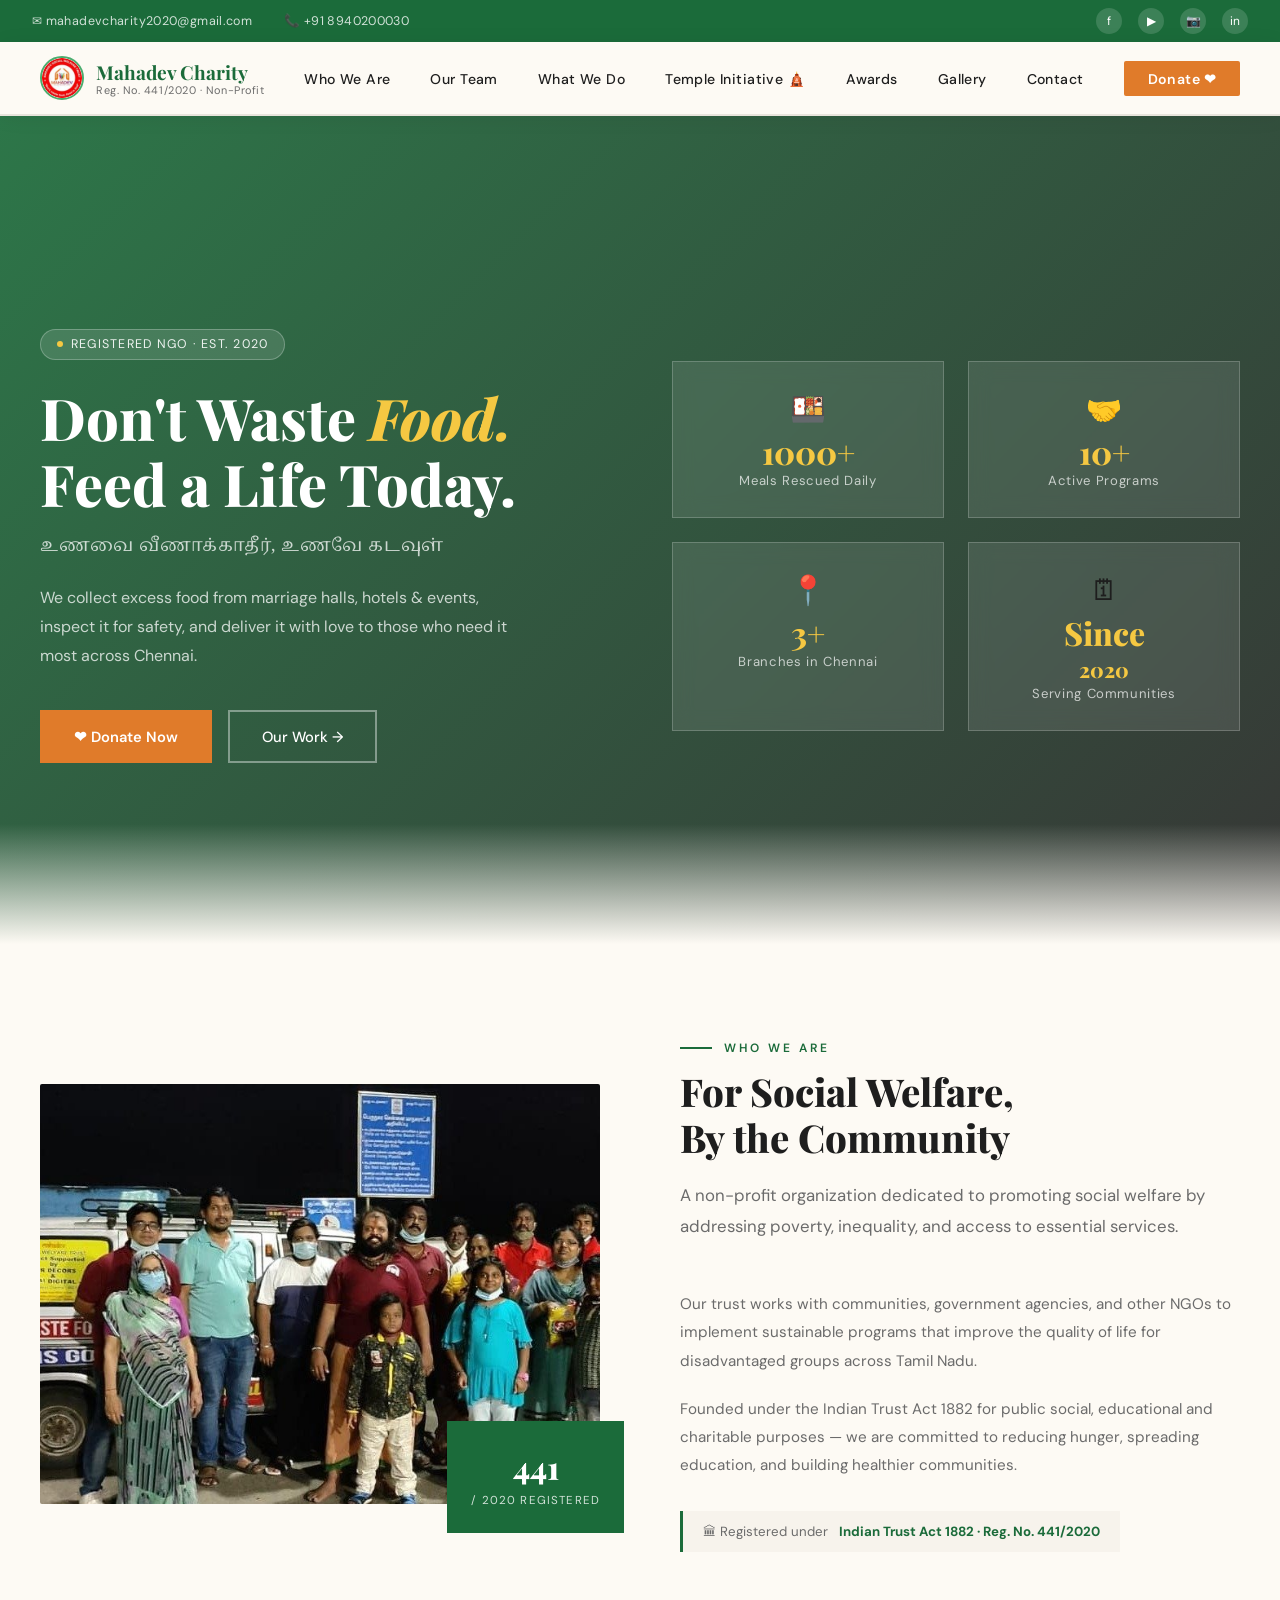
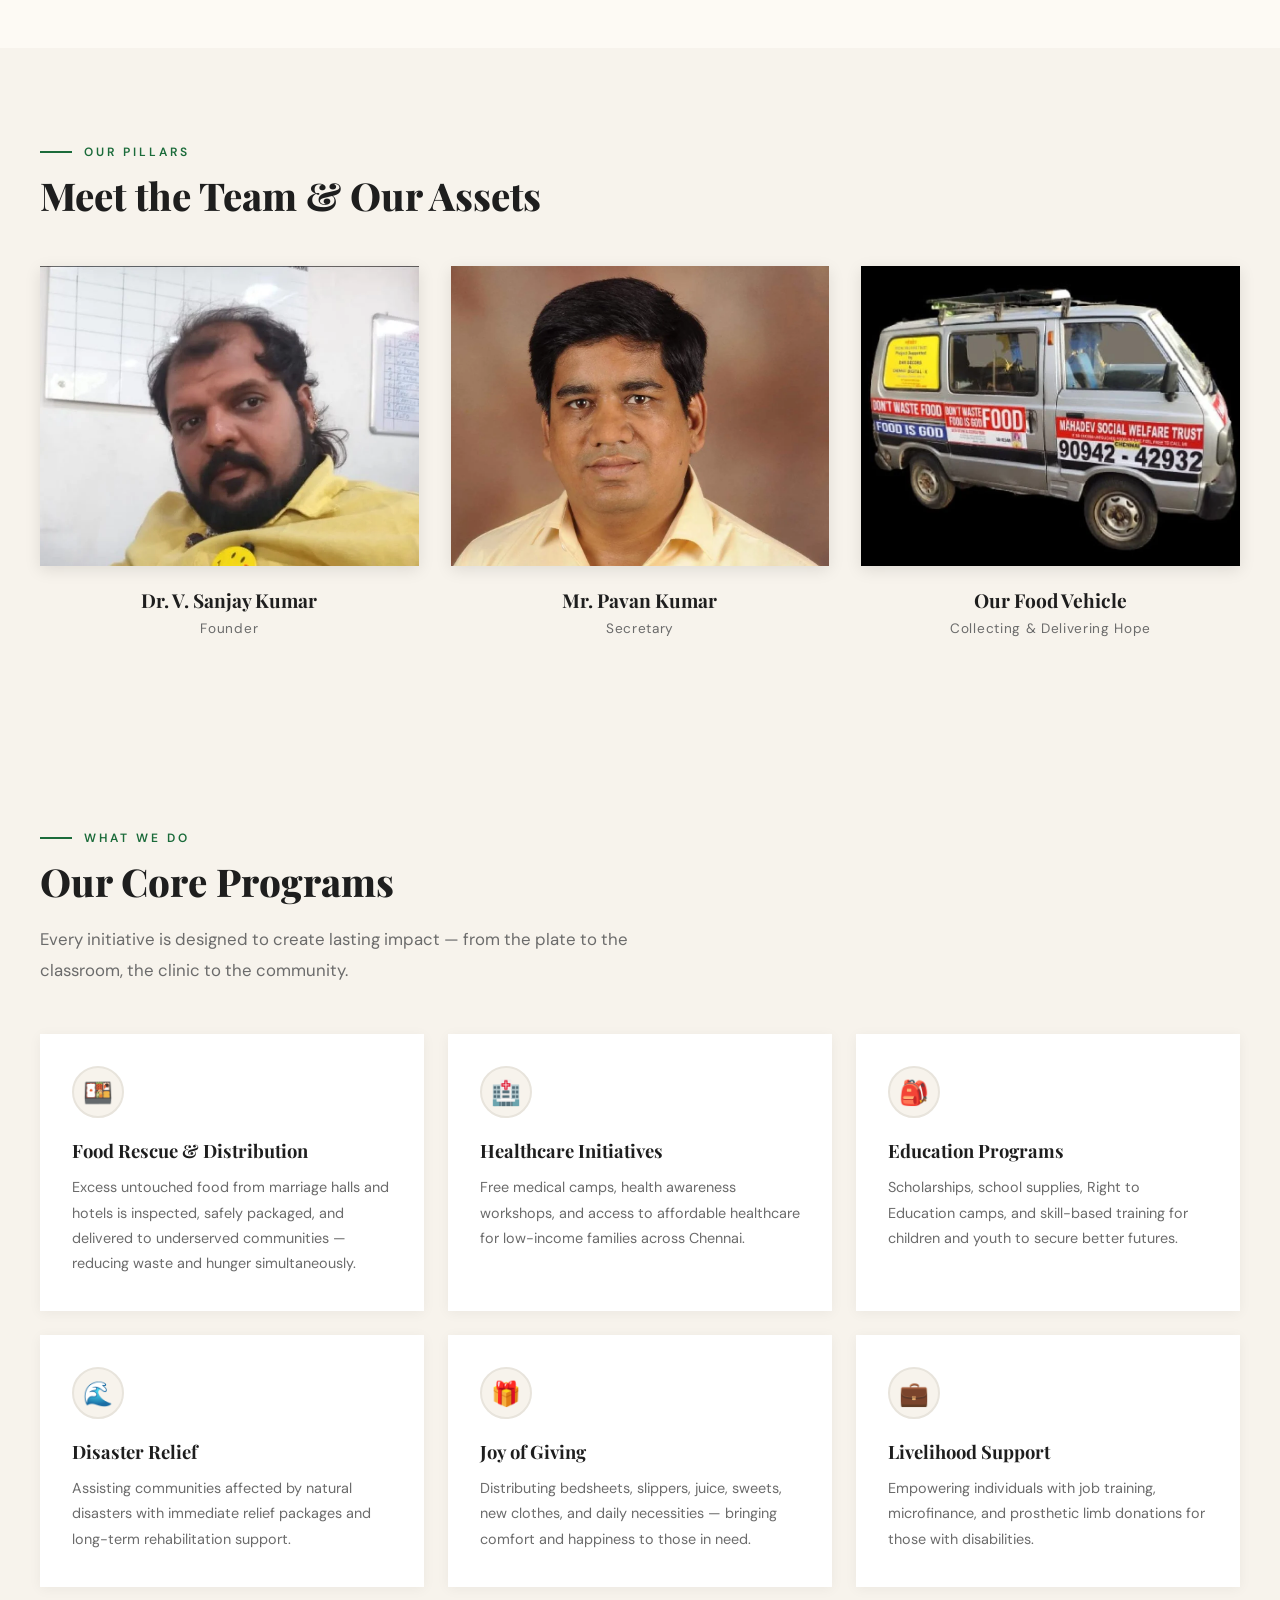
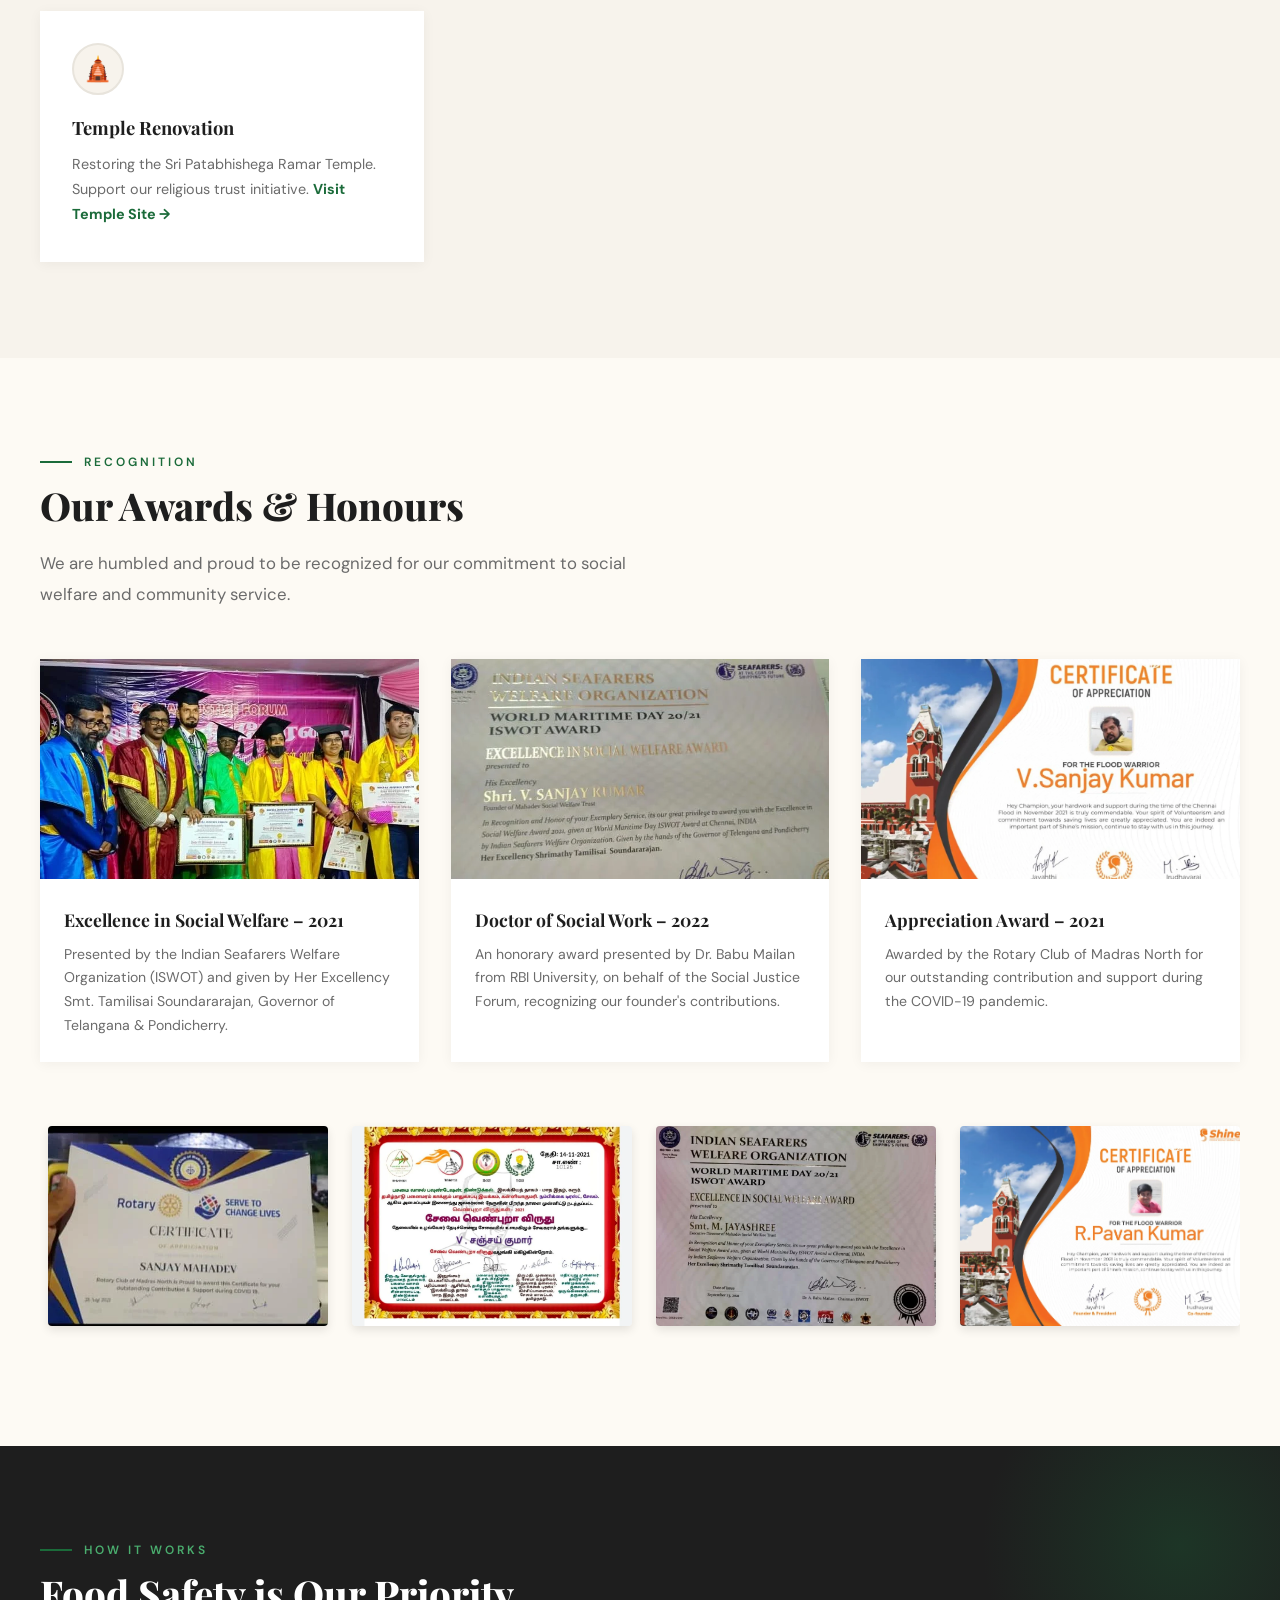
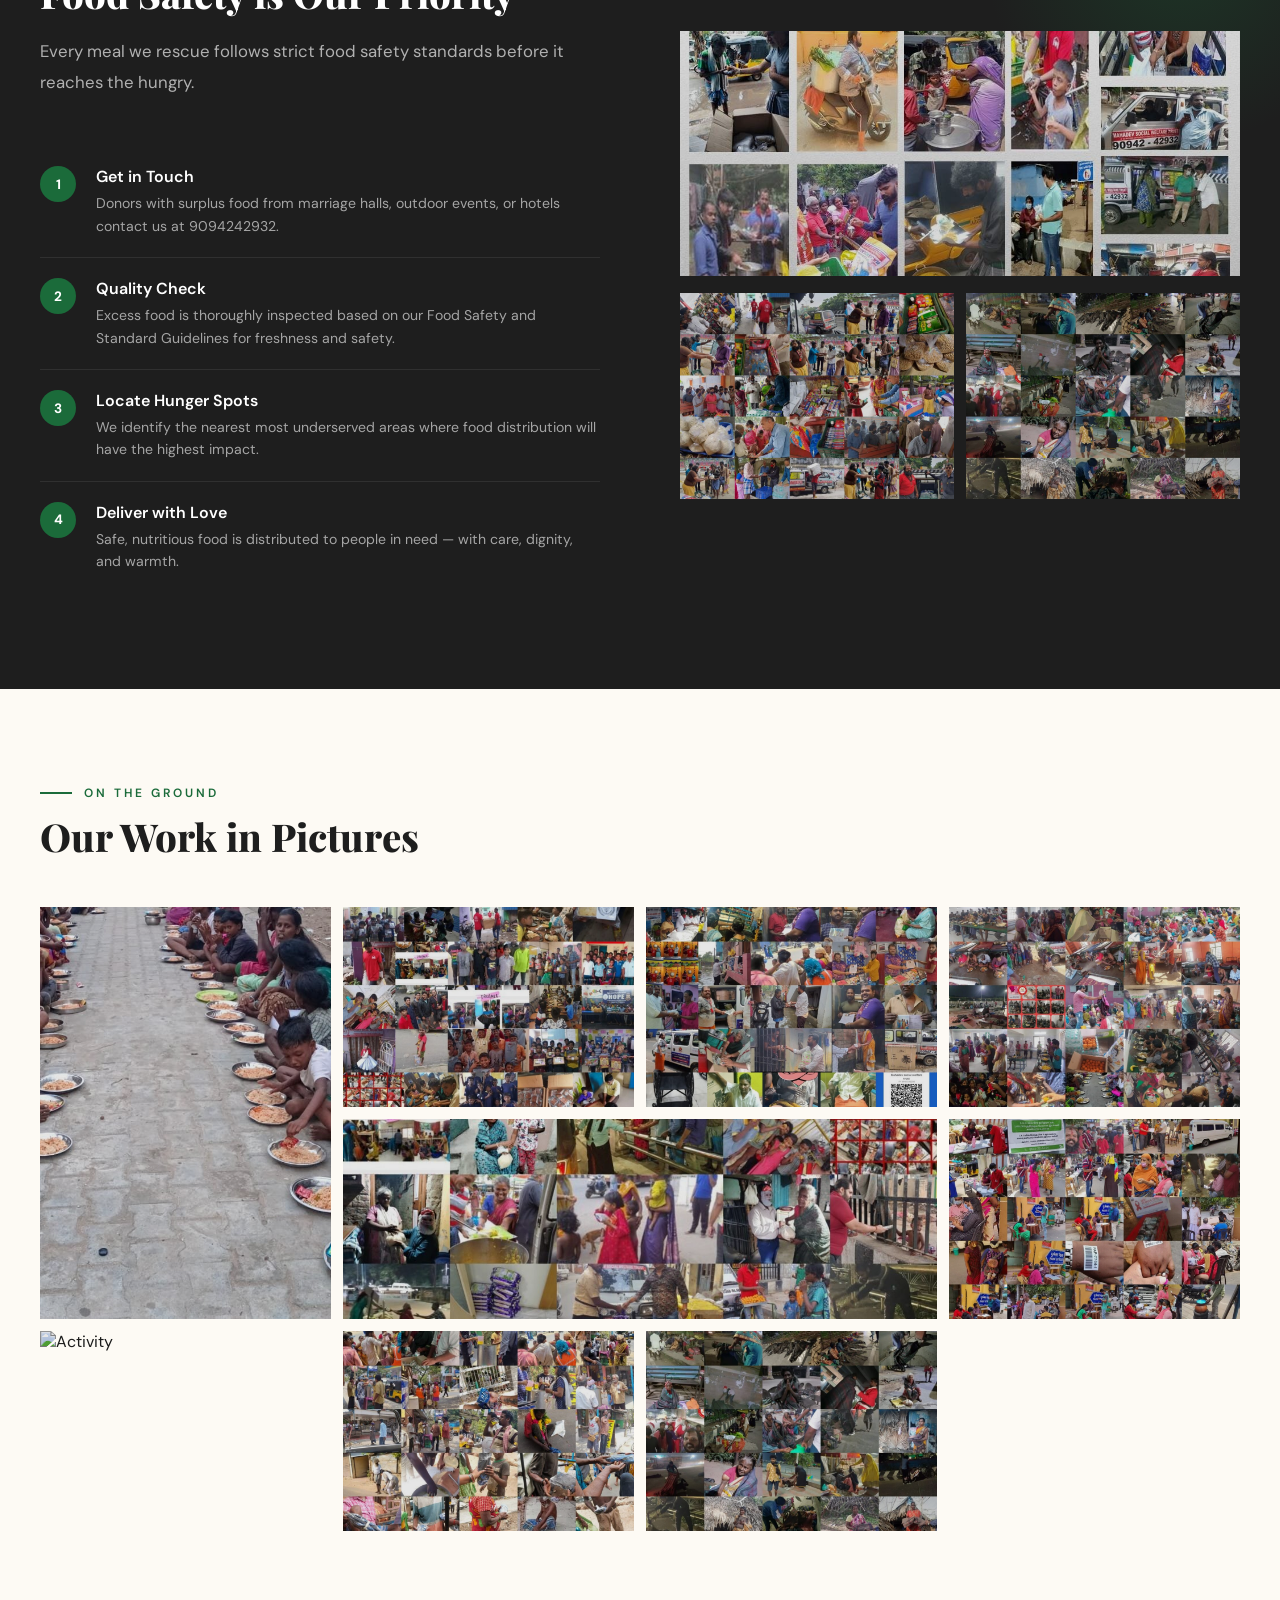
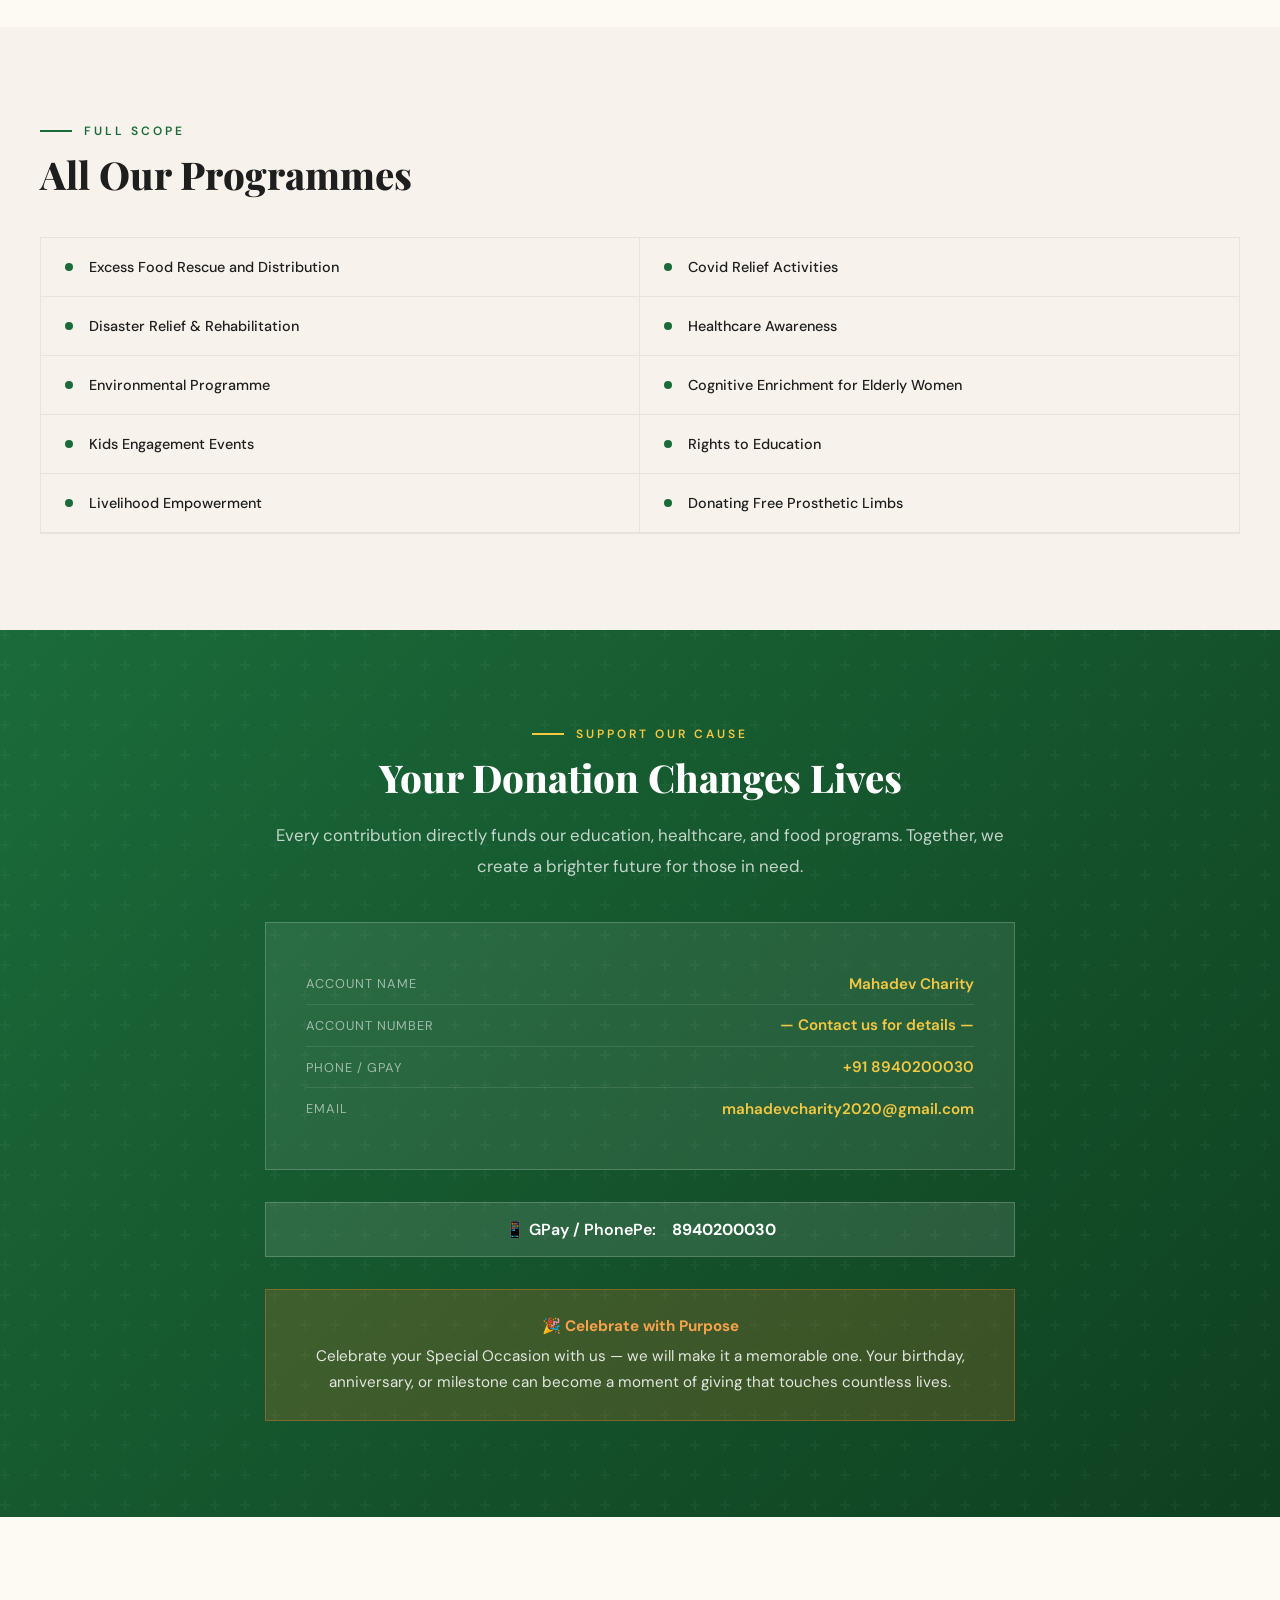
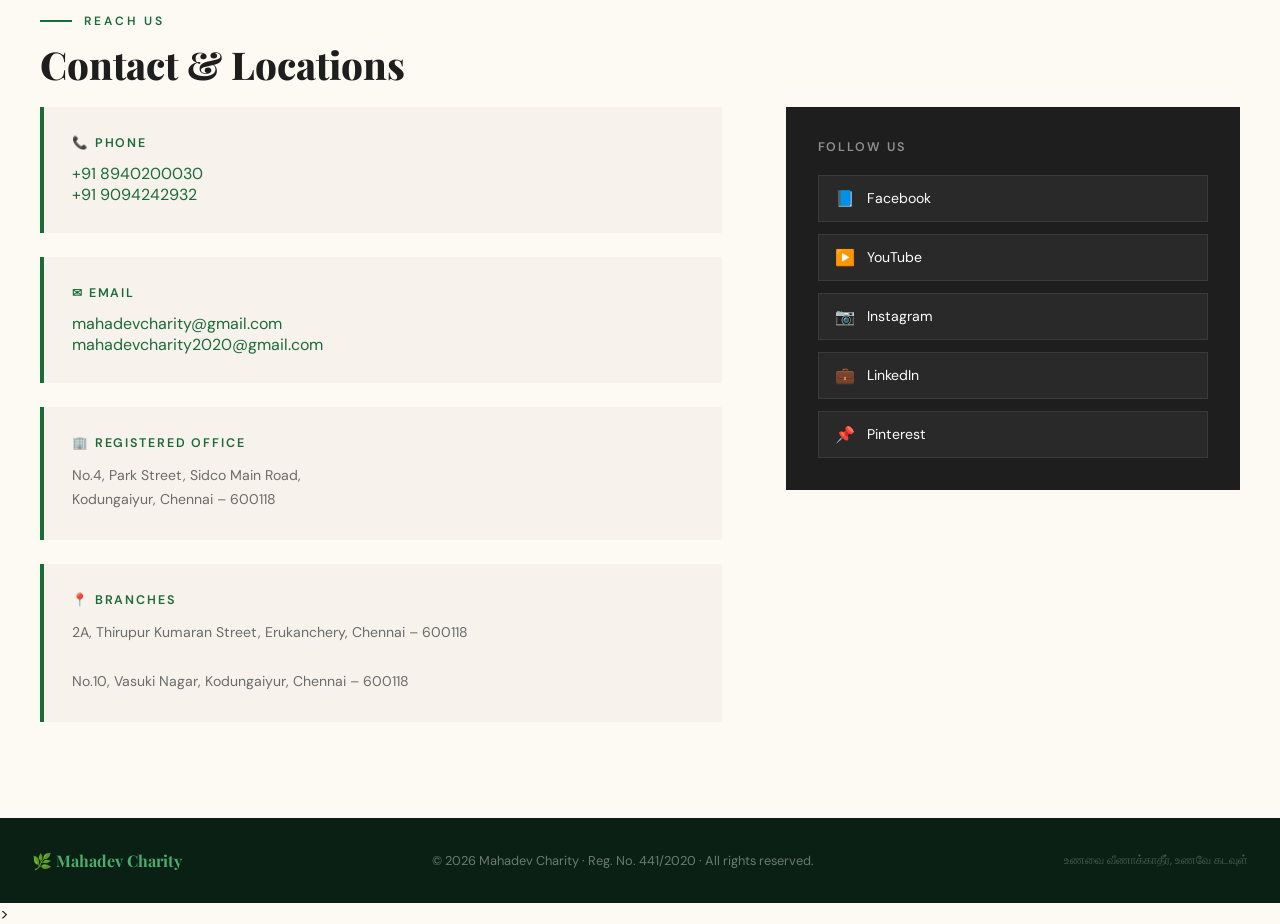
==== commit b9a94e43: "Connecting the websites" ====
--- a/index.html
+++ b/index.html
@@ -39,6 +39,7 @@
       <li><a href="#about">Who We Are</a></li>
       <li><a href="#team">Our Team</a></li>
       <li><a href="#programs">What We Do</a></li>
+      <li><a href="./temples/index.html" target="_blank">Temple Initiative 🛕</a></li>
       <li><a href="#awards">Awards</a></li>
       <li><a href="#gallery">Gallery</a></li>
       <li><a href="#contact">Contact</a></li>
@@ -186,6 +187,11 @@
         <div class="program-icon">💼</div>
         <h3>Livelihood Support</h3>
         <p>Empowering individuals with job training, microfinance, and prosthetic limb donations for those with disabilities.</p>
+      </div>
+      <div class="program-card reveal reveal-delay-1">
+        <div class="program-icon">🛕</div>
+        <h3>Temple Renovation</h3>
+        <p>Restoring the Sri Patabhishega Ramar Temple. Support our religious trust initiative. <a href="./temples/index.html" target="_blank" style="color:var(--green);text-decoration:none;font-weight:700;">Visit Temple Site →</a></p>
       </div>
     </div>
   </div>
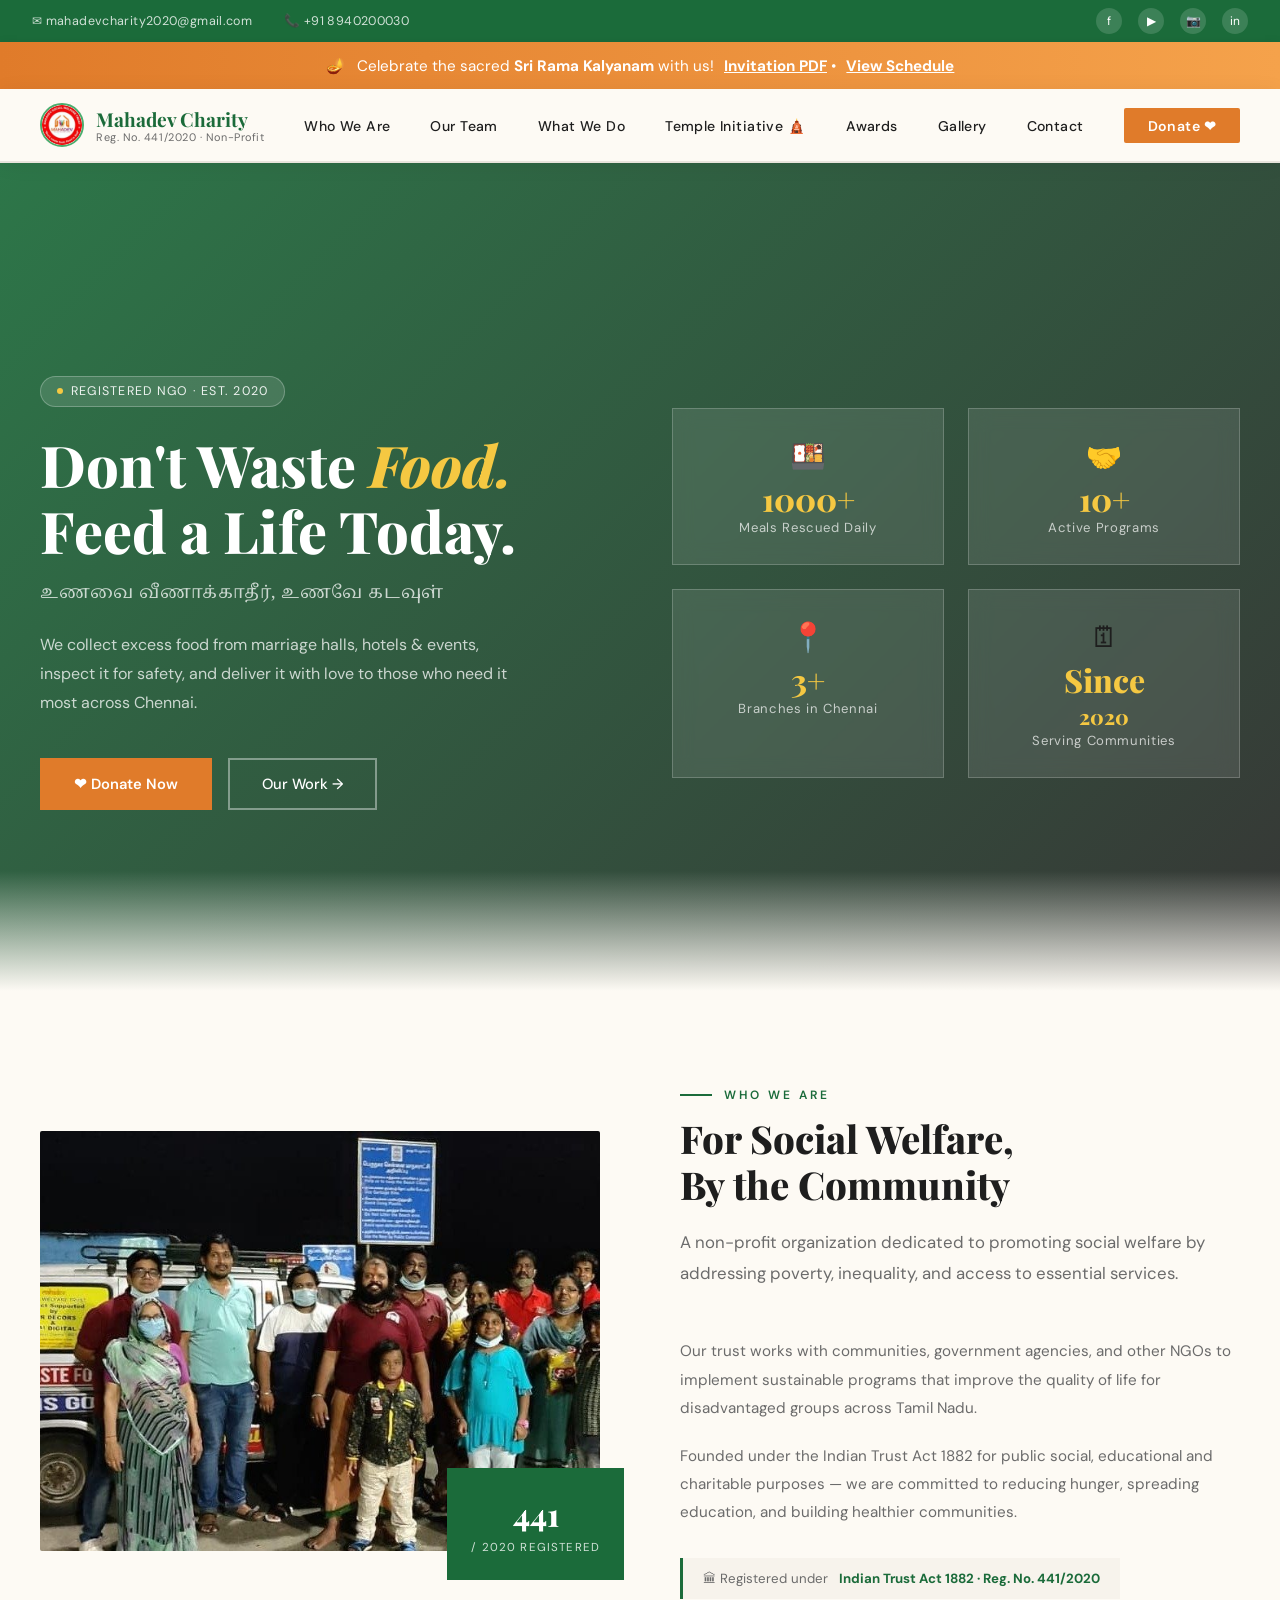
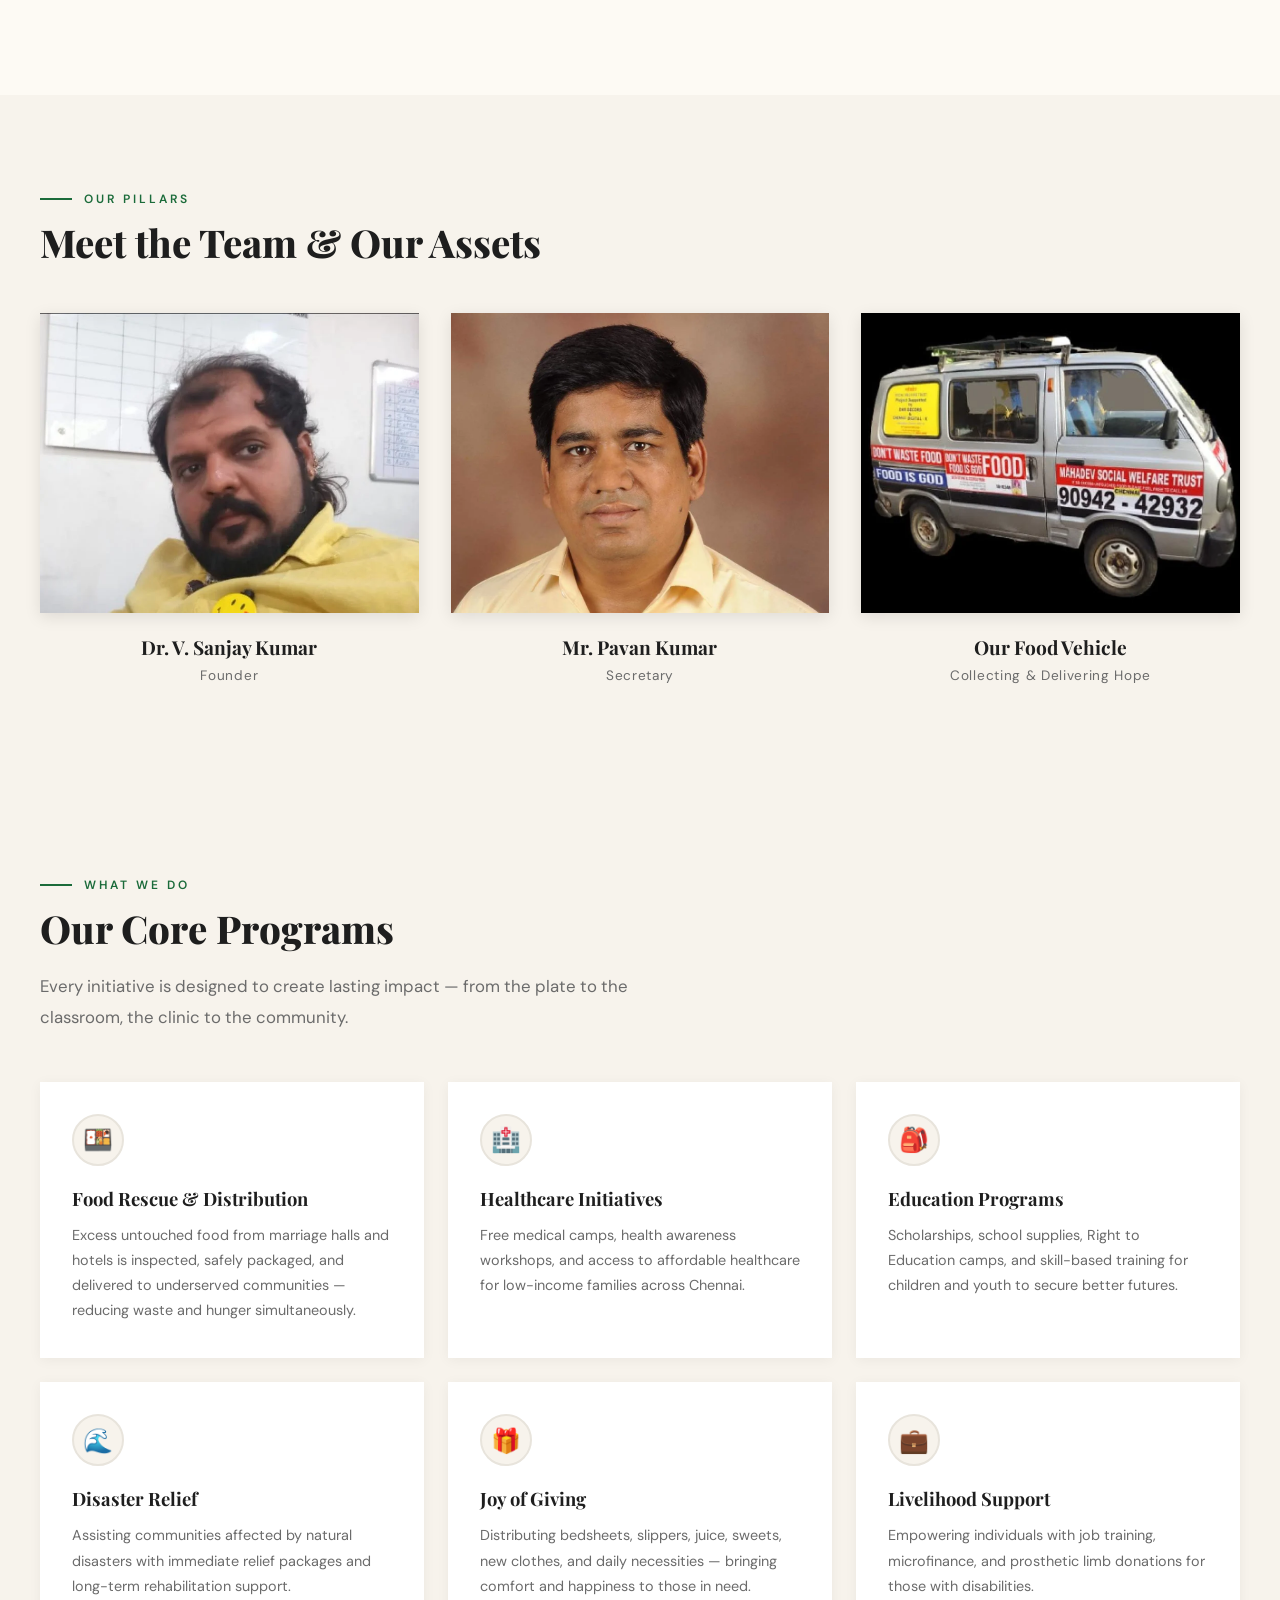
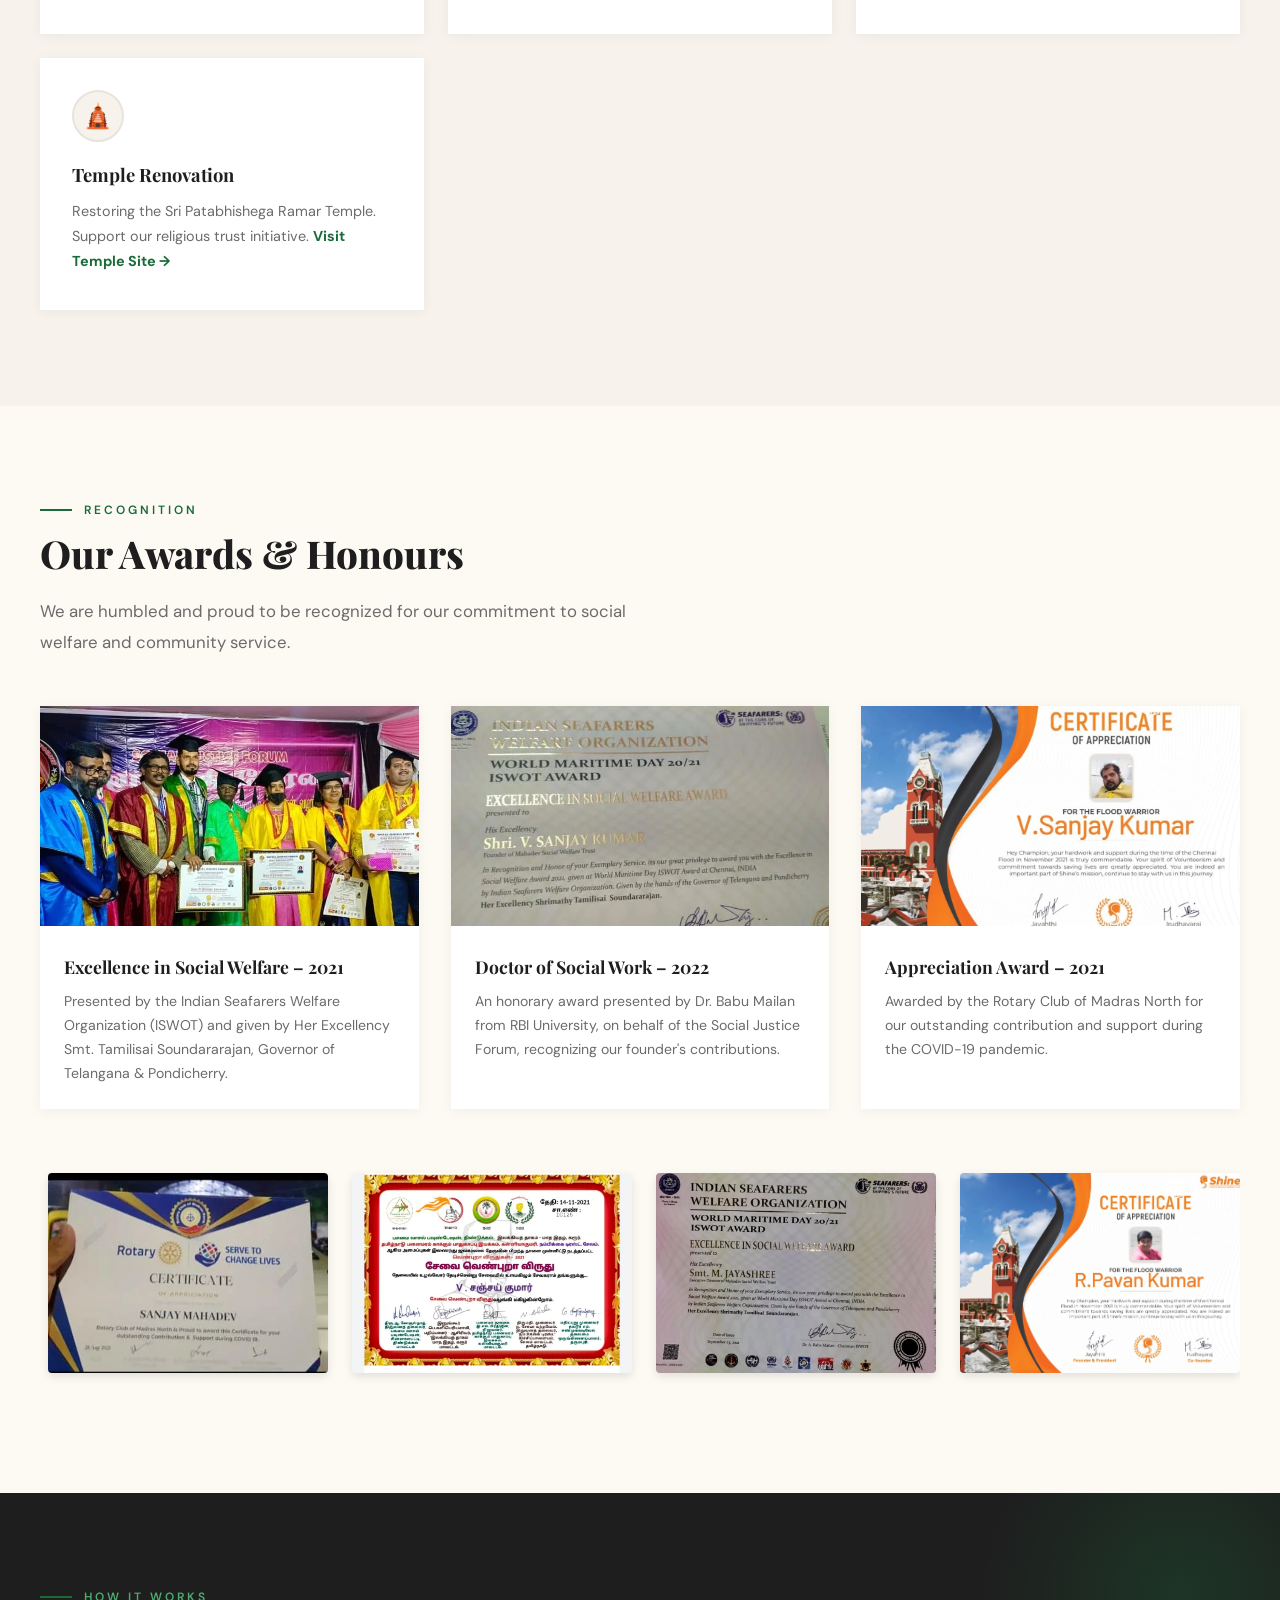
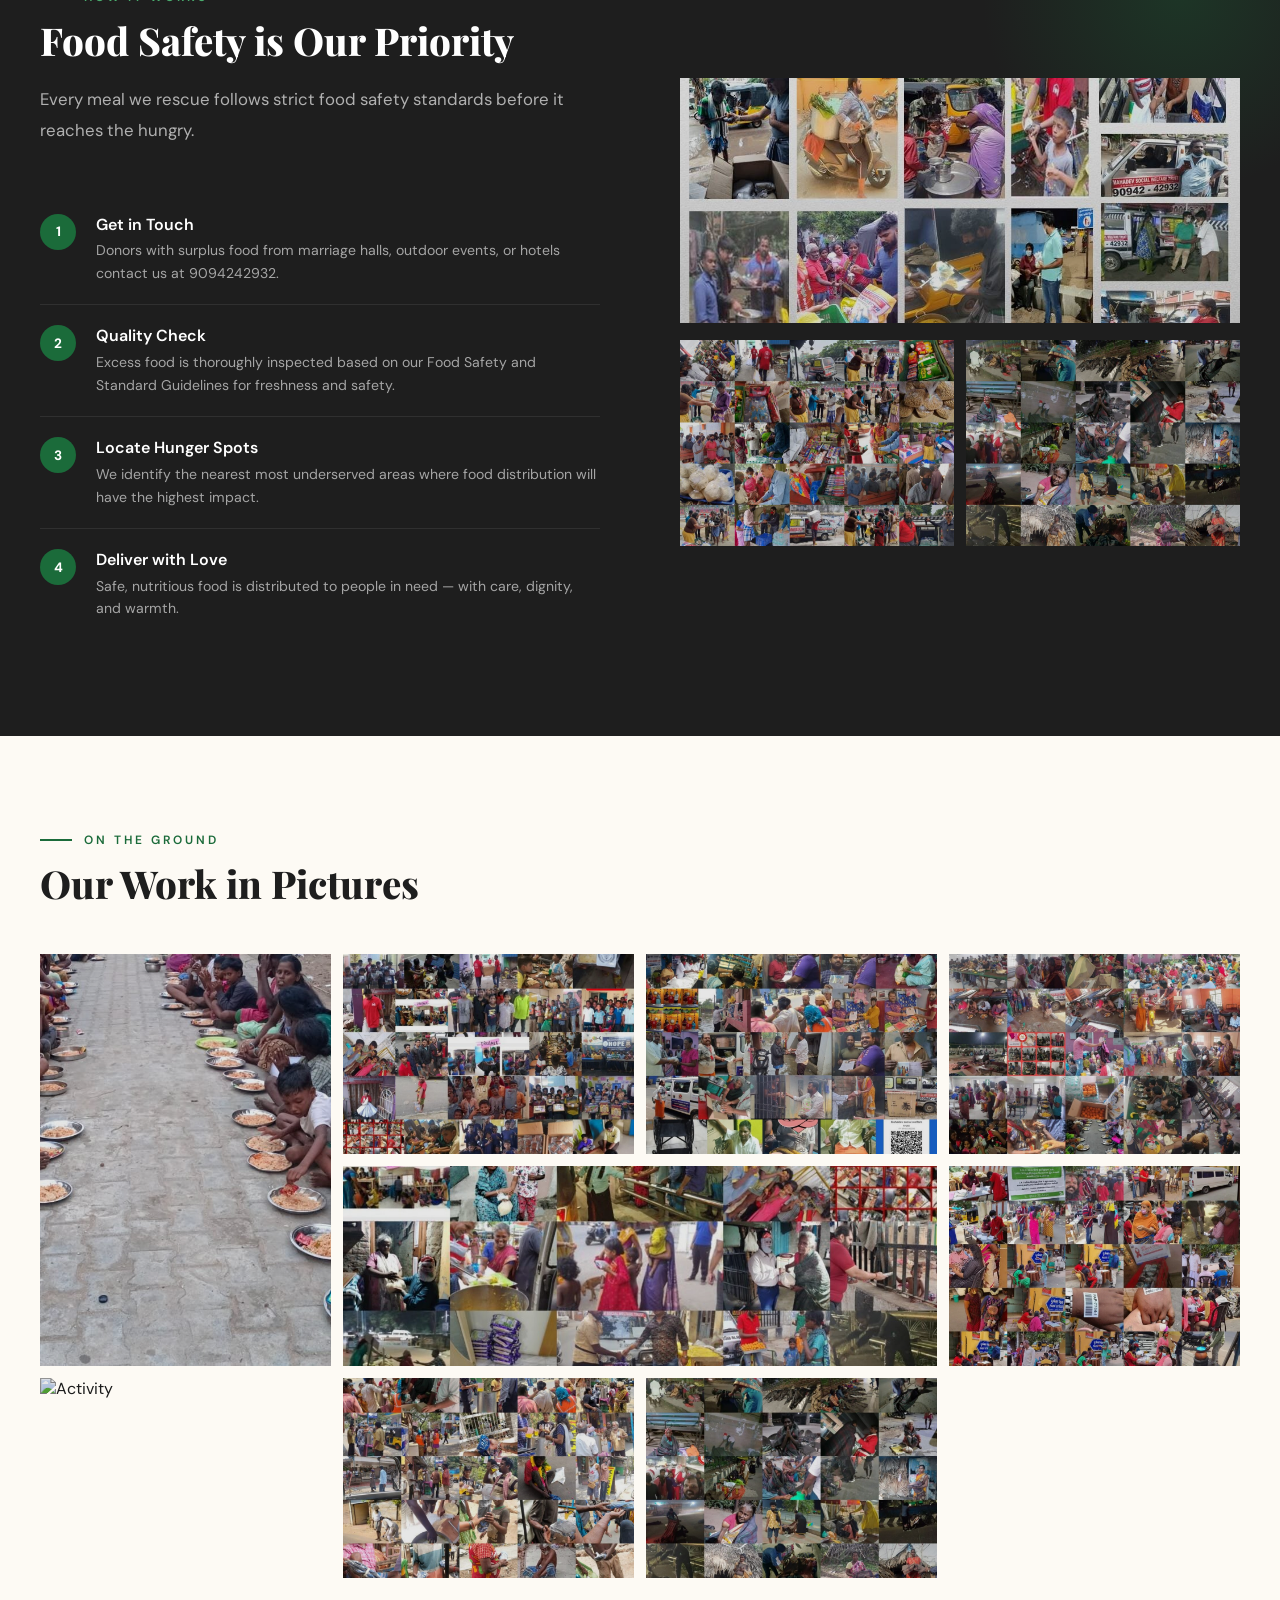
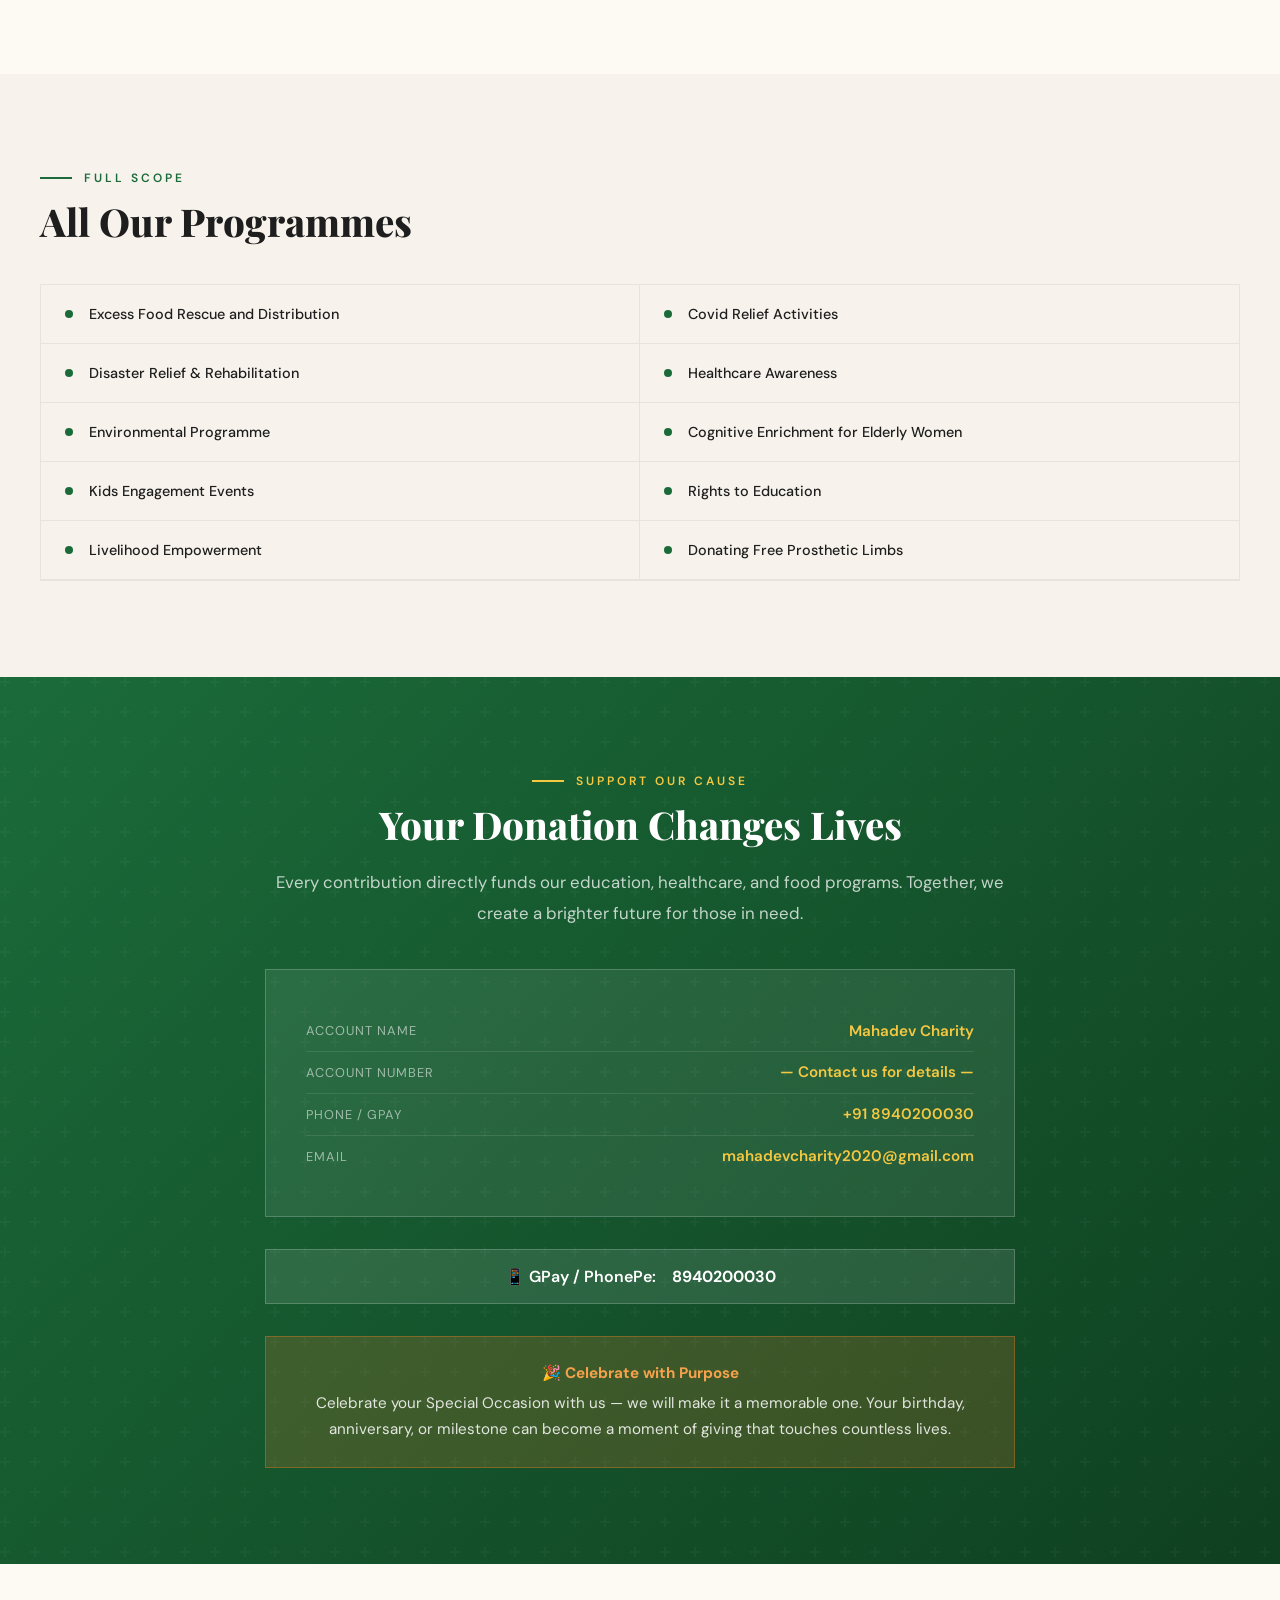
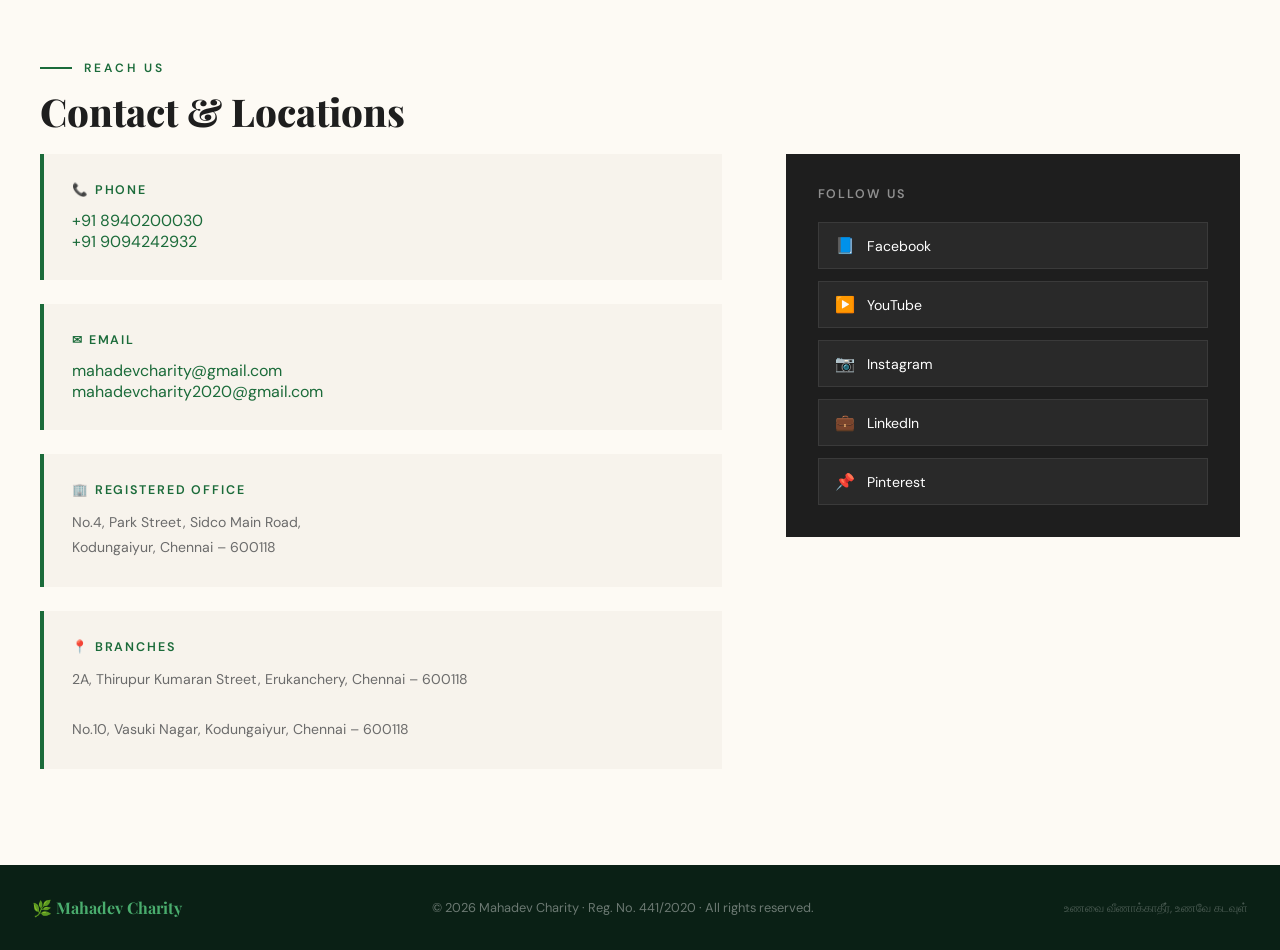
==== commit 1a38fafa: "fixes" ====
--- a/index.html
+++ b/index.html
@@ -20,6 +20,18 @@
     <a href="https://youtube.com/@mahadevcharity" target="_blank" title="YouTube">▶</a>
     <a href="https://www.instagram.com/Mahadevcharity/" target="_blank" title="Instagram">📷</a>
     <a href="https://www.linkedin.com/in/mahadev-charity-325084237" target="_blank" title="LinkedIn">in</a>
+  </div>
+</div>
+
+<!-- ANNOUNCEMENT BANNER -->
+<div class="announcement-banner">
+  <div class="announcement-inner">
+    <span class="announcement-icon">🪔</span>
+    <span class="announcement-text">
+      Celebrate the sacred <strong>Sri Rama Kalyanam</strong> with us! 
+      <a href="./assets/functions/sri-rama-kalyanam.pdf" target="_blank">Invitation PDF</a> • 
+      <a href="./assets/functions/sri-rama-kalyanam.jpg" target="_blank">View Schedule</a>
+    </span>
   </div>
 </div>
 
@@ -413,9 +425,6 @@
   <p style="color:rgba(255,255,255,0.25);font-size:0.75rem;">உணவை வீணாக்காதீர், உணவே கடவுள்</p>
 </footer>
 
-<script src="./assets/scripts/footer.js"></script>>
-
-</script>
 <script src="./assets/scripts/footer.js"></script>
 </body>
 </html>
--- a/assets/styles/styles.css
+++ b/assets/styles/styles.css
@@ -535,4 +535,38 @@
     .program-grid { grid-template-columns: 1fr; }
     .food-images { grid-template-columns: 1fr; }
     .food-img-item:first-child { grid-column: span 1; }
+  }
+
+  /* ── ANNOUNCEMENT BANNER ── */
+  .announcement-banner {
+    background: linear-gradient(90deg, var(--amber) 0%, var(--amber-light) 100%);
+    color: #fff;
+    padding: 0.85rem 1.5rem;
+    position: relative;
+    z-index: 10;
+    box-shadow: 0 2px 10px rgba(0,0,0,0.1);
+    animation: slideInDown 0.6s ease-out;
+  }
+  .announcement-inner {
+    max-width: 1200px;
+    margin: 0 auto;
+    display: flex;
+    align-items: center;
+    justify-content: center;
+    gap: 0.75rem;
+    text-align: center;
+    font-size: 0.95rem;
+  }
+  .announcement-text a {
+    color: #fff;
+    text-decoration: underline;
+    font-weight: 700;
+    margin-left: 0.4rem;
+  }
+  @keyframes slideInDown {
+    from { transform: translateY(-100%); opacity: 0; }
+    to { transform: translateY(0); opacity: 1; }
+  }
+  @media (max-width: 600px) {
+    .announcement-inner { flex-direction: column; gap: 0.4rem; }
   }
